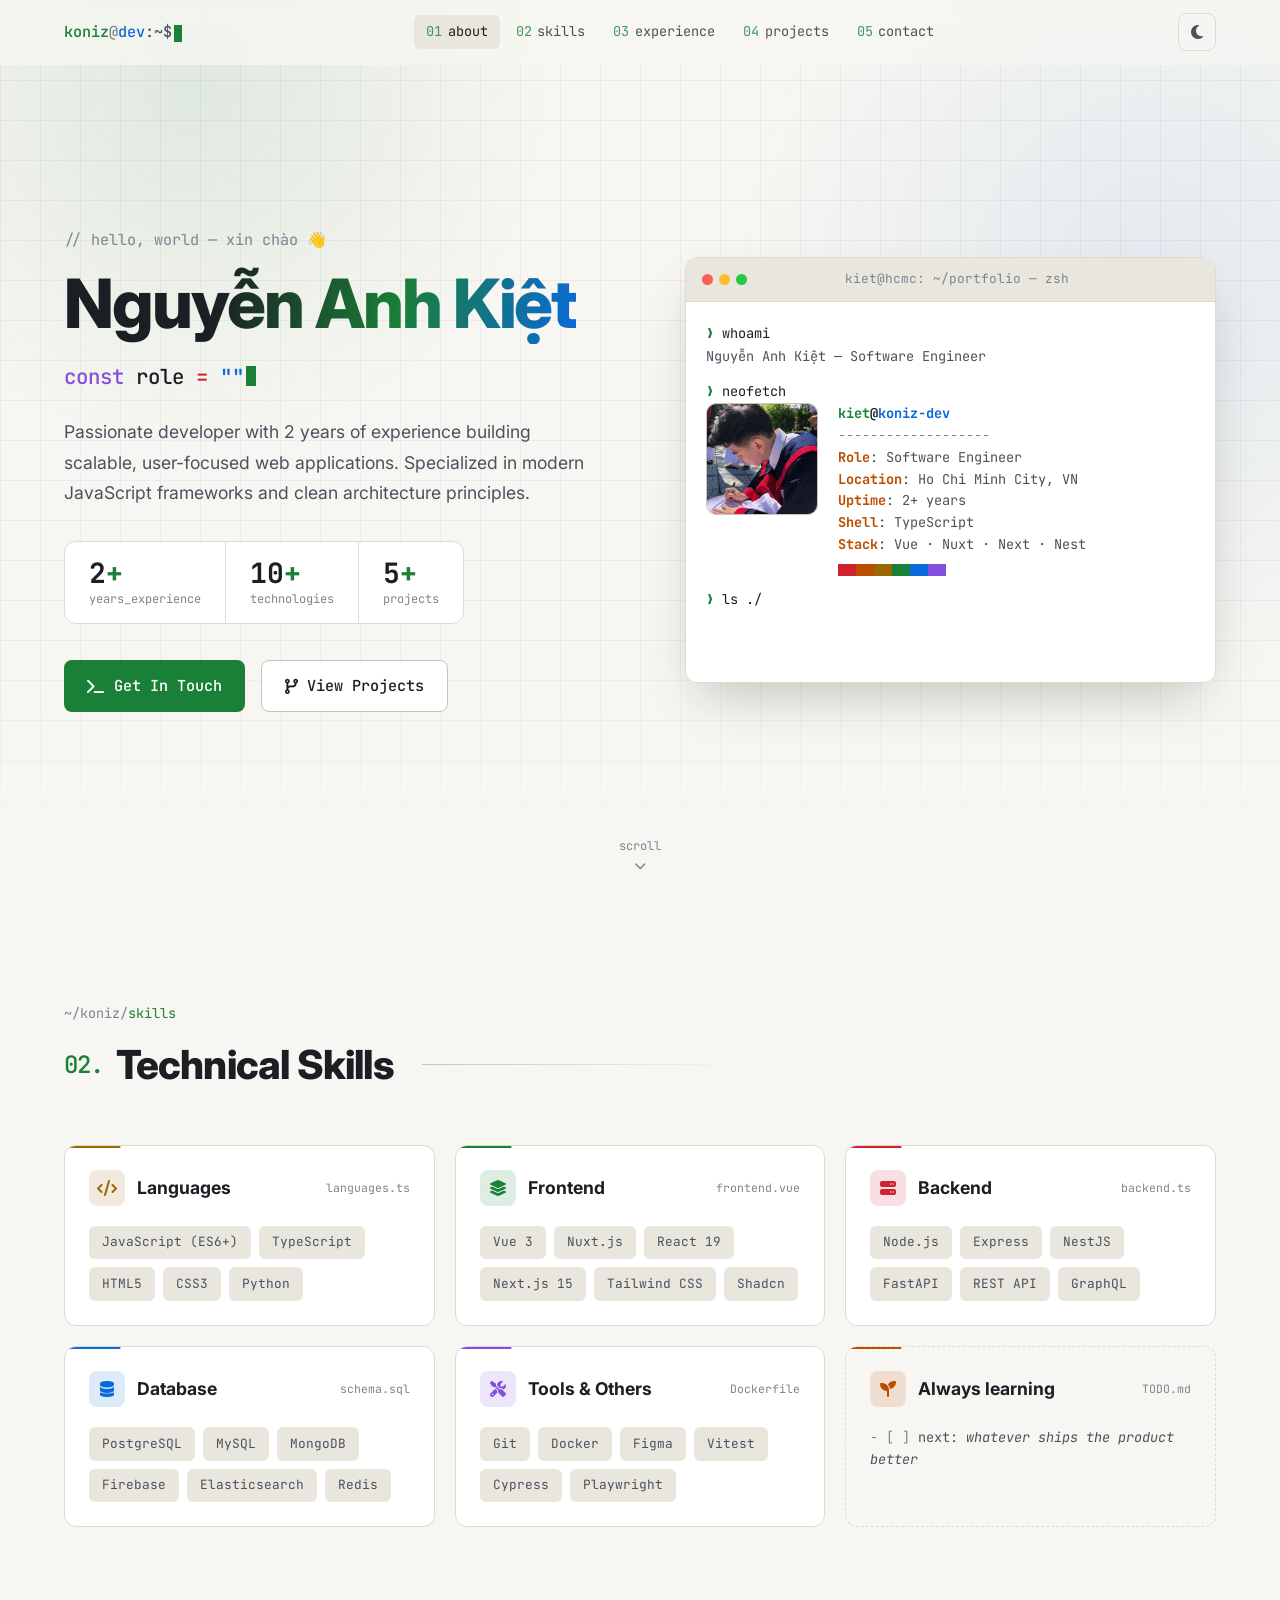
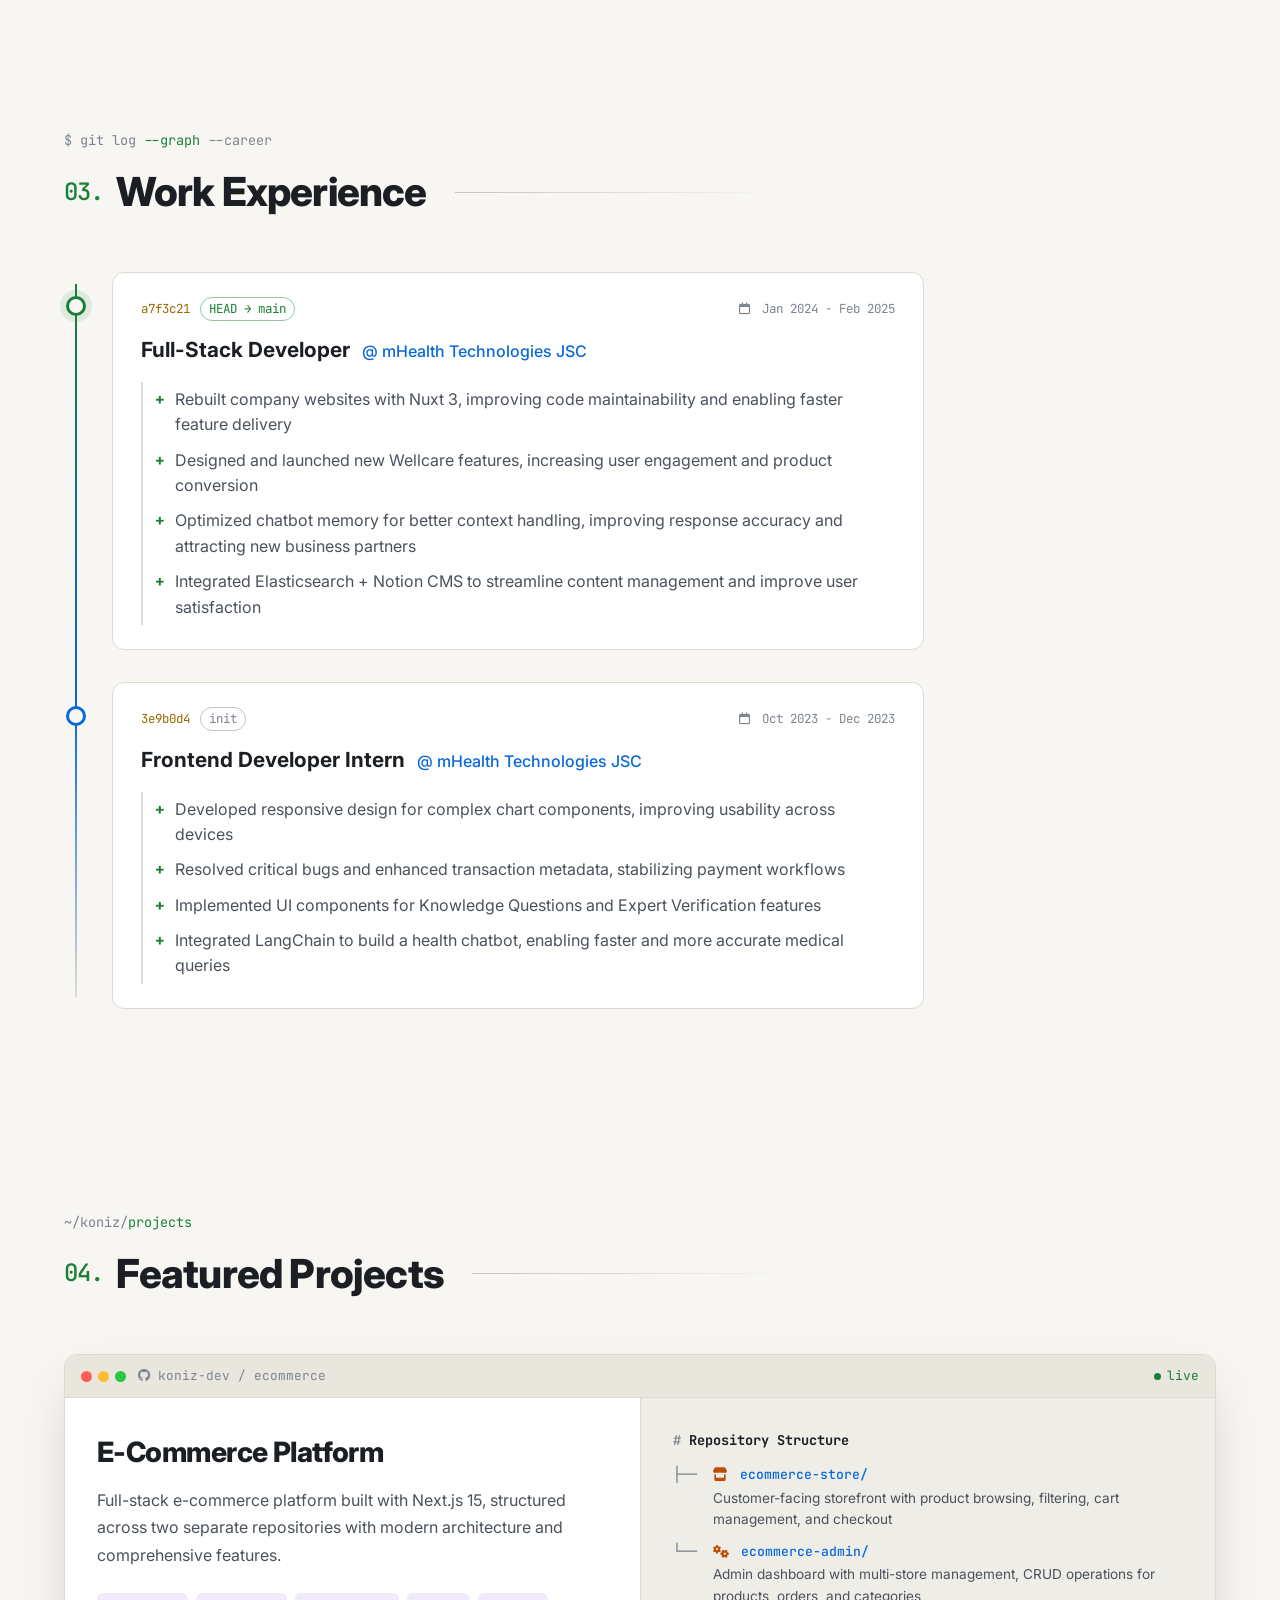
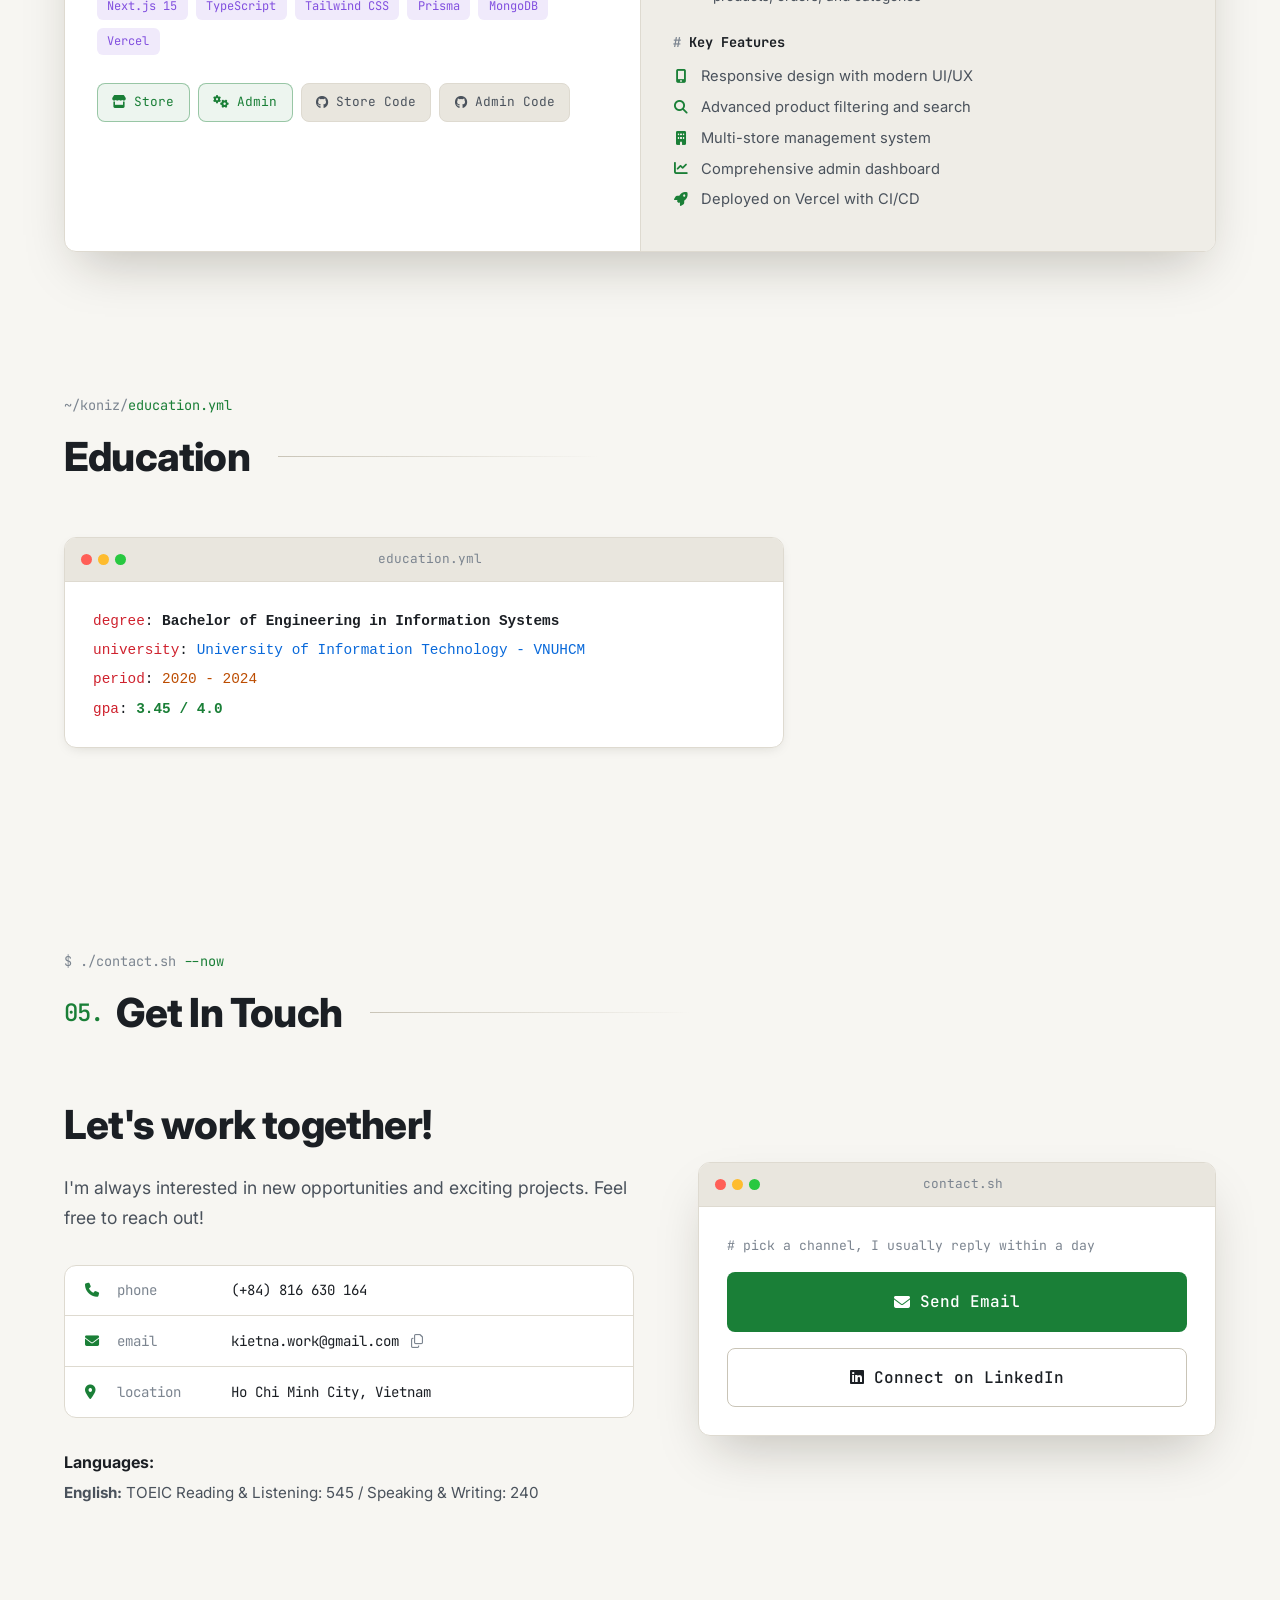
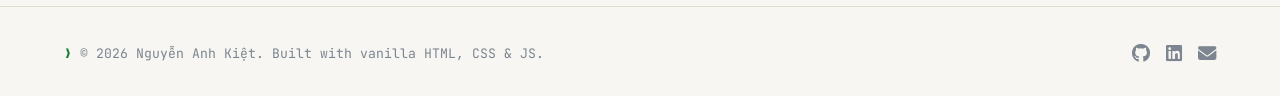
==== index.html @ 6e24666d "Redesign portfolio with terminal/IDE-inspired UI - Animated terminal hero with whoami/neofetch boot " ====
<!DOCTYPE html>
<html lang="en">
<head>
  <meta charset="UTF-8">
  <meta name="viewport" content="width=device-width, initial-scale=1.0">
  <title>Nguyễn Anh Kiệt - Software Engineer</title>
  <meta name="description" content="Nguyễn Anh Kiệt — Software Engineer building scalable, user-focused web applications with Vue, Nuxt, Next.js and Node.js.">
  <script>
    // Apply saved theme before paint to avoid a flash
    (function () {
      var theme = null;
      try { theme = localStorage.getItem('theme'); } catch (e) {}
      if (!theme) theme = window.matchMedia('(prefers-color-scheme: light)').matches ? 'light' : 'dark';
      document.documentElement.setAttribute('data-theme', theme);
      document.documentElement.classList.add('js');
    })();
  </script>
  <link rel="preconnect" href="https://fonts.googleapis.com">
  <link rel="preconnect" href="https://fonts.gstatic.com" crossorigin>
  <link href="https://fonts.googleapis.com/css2?family=Inter:wght@400;500;600;700;800&family=JetBrains+Mono:wght@400;500;700&display=swap" rel="stylesheet">
  <link rel="stylesheet" href="https://cdnjs.cloudflare.com/ajax/libs/font-awesome/6.4.0/css/all.min.css">
  <link rel="stylesheet" href="./style.css">
</head>
<body>
  <div class="scroll-progress" id="scrollProgress"></div>
  <div class="bg-grid" aria-hidden="true"></div>

  <!-- Navigation -->
  <nav class="navbar" id="navbar">
    <div class="nav-container">
      <a href="#about" class="nav-brand" aria-label="Back to top">
        <span class="prompt-user">koniz</span><span class="prompt-at">@</span><span class="prompt-host">dev</span><span class="prompt-path">:~$</span><span class="cursor" aria-hidden="true"></span>
      </a>
      <div class="nav-links" id="navLinks">
        <a href="#about" class="nav-link"><span class="nav-num">01</span>about</a>
        <a href="#skills" class="nav-link"><span class="nav-num">02</span>skills</a>
        <a href="#experience" class="nav-link"><span class="nav-num">03</span>experience</a>
        <a href="#projects" class="nav-link"><span class="nav-num">04</span>projects</a>
        <a href="#contact" class="nav-link"><span class="nav-num">05</span>contact</a>
      </div>
      <div class="nav-actions">
        <button class="icon-btn theme-toggle" id="themeToggle" aria-label="Toggle theme">
          <i class="fas fa-sun"></i>
        </button>
        <button class="icon-btn menu-toggle" id="menuToggle" aria-label="Open menu" aria-expanded="false" aria-controls="navLinks">
          <i class="fas fa-bars"></i>
        </button>
      </div>
    </div>
  </nav>

  <main>
    <!-- Hero Section -->
    <section class="hero" id="about">
      <div class="container hero-content">
        <div class="hero-text reveal">
          <p class="hero-comment">// hello, world — xin chào 👋</p>
          <h1 class="hero-title">
            <span class="hero-name">Nguyễn Anh Kiệt</span>
          </h1>
          <h2 class="hero-subtitle">
            <span class="kw">const</span> role <span class="op">=</span>
            <span class="str">"<span id="typedRole">Software Engineer</span>"</span><span class="cursor cursor-inline" aria-hidden="true"></span>
          </h2>
          <p class="hero-description">
            Passionate developer with 2 years of experience building scalable, user-focused web applications.
            Specialized in modern JavaScript frameworks and clean architecture principles.
          </p>
          <div class="hero-stats">
            <div class="stat">
              <span class="stat-number" data-count="2">2</span><span class="stat-plus">+</span>
              <span class="stat-label">years_experience</span>
            </div>
            <div class="stat">
              <span class="stat-number" data-count="10">10</span><span class="stat-plus">+</span>
              <span class="stat-label">technologies</span>
            </div>
            <div class="stat">
              <span class="stat-number" data-count="5">5</span><span class="stat-plus">+</span>
              <span class="stat-label">projects</span>
            </div>
          </div>
          <div class="hero-actions">
            <a href="#contact" class="btn btn-primary">
              <i class="fas fa-terminal"></i>
              Get In Touch
            </a>
            <a href="#projects" class="btn btn-secondary">
              <i class="fas fa-code-branch"></i>
              View Projects
            </a>
          </div>
        </div>

        <div class="hero-terminal reveal">
          <div class="window terminal">
            <div class="window-bar">
              <span class="dots"><i></i><i></i><i></i></span>
              <span class="window-title">kiet@hcmc: ~/portfolio — zsh</span>
            </div>
            <div class="terminal-body" id="terminalBody">
              <div class="term-line"><span class="t-prompt">❯</span> <span class="t-cmd" data-type="whoami"></span></div>
              <div class="term-out" data-step="1">Nguyễn Anh Kiệt — Software Engineer</div>
              <div class="term-line" data-step="2"><span class="t-prompt">❯</span> <span class="t-cmd" data-type="neofetch"></span></div>
              <div class="term-out neofetch" data-step="3">
                <div class="profile-avatar">
                  <img src="avatar.jpg" alt="Nguyễn Anh Kiệt" class="avatar-image" onerror="this.style.display='none'; this.nextElementSibling.style.display='flex';">
                  <div class="avatar-fallback" style="display: none;">
                    <i class="fas fa-user"></i>
                  </div>
                </div>
                <div class="neo-info">
                  <div class="neo-head"><span class="c-green">kiet</span>@<span class="c-blue">koniz-dev</span></div>
                  <div class="neo-rule">-------------------</div>
                  <div><span class="neo-key">Role</span>: Software Engineer</div>
                  <div><span class="neo-key">Location</span>: Ho Chi Minh City, VN</div>
                  <div><span class="neo-key">Uptime</span>: 2+ years</div>
                  <div><span class="neo-key">Shell</span>: TypeScript</div>
                  <div><span class="neo-key">Stack</span>: Vue · Nuxt · Next · Nest</div>
                  <div class="neo-palette"><i></i><i></i><i></i><i></i><i></i><i></i></div>
                </div>
              </div>
              <div class="term-line" data-step="4"><span class="t-prompt">❯</span> <span class="t-cmd" data-type="ls ./socials"></span></div>
              <div class="term-out social-links" data-step="5">
                <a href="https://github.com/koniz-dev" target="_blank" rel="noopener" class="social-link">
                  <i class="fab fa-github"></i> github
                </a>
                <a href="https://www.linkedin.com/in/kiet-nguyen-583463276" target="_blank" rel="noopener" class="social-link">
                  <i class="fab fa-linkedin"></i> linkedin
                </a>
                <a href="mailto:kietna.work@gmail.com" class="social-link">
                  <i class="fas fa-envelope"></i> email
                </a>
              </div>
              <div class="term-line" data-step="6"><span class="t-prompt">❯</span> <span class="cursor" aria-hidden="true"></span></div>
            </div>
          </div>
        </div>
      </div>
      <a href="#skills" class="scroll-hint" aria-label="Scroll to skills">
        <span>scroll</span>
        <i class="fas fa-chevron-down"></i>
      </a>
    </section>

    <!-- Skills Section -->
    <section class="skills-section" id="skills">
      <div class="container">
        <header class="section-header reveal">
          <span class="section-path">~/koniz/<span class="c-accent">skills</span></span>
          <h2 class="section-title"><span class="section-num">02.</span> Technical Skills</h2>
        </header>
        <div class="skills-grid">
          <div class="skill-category reveal" style="--accent: var(--c-yellow)">
            <h3 class="category-title">
              <i class="fas fa-code"></i>
              Languages
              <span class="file-ext">languages.ts</span>
            </h3>
            <div class="skill-tags">
              <span class="skill-tag">JavaScript (ES6+)</span>
              <span class="skill-tag">TypeScript</span>
              <span class="skill-tag">HTML5</span>
              <span class="skill-tag">CSS3</span>
              <span class="skill-tag">Python</span>
            </div>
          </div>

          <div class="skill-category reveal" style="--accent: var(--c-green)">
            <h3 class="category-title">
              <i class="fas fa-layer-group"></i>
              Frontend
              <span class="file-ext">frontend.vue</span>
            </h3>
            <div class="skill-tags">
              <span class="skill-tag">Vue 3</span>
              <span class="skill-tag">Nuxt.js</span>
              <span class="skill-tag">React 19</span>
              <span class="skill-tag">Next.js 15</span>
              <span class="skill-tag">Tailwind CSS</span>
              <span class="skill-tag">Shadcn</span>
            </div>
          </div>

          <div class="skill-category reveal" style="--accent: var(--c-pink)">
            <h3 class="category-title">
              <i class="fas fa-server"></i>
              Backend
              <span class="file-ext">backend.ts</span>
            </h3>
            <div class="skill-tags">
              <span class="skill-tag">Node.js</span>
              <span class="skill-tag">Express</span>
              <span class="skill-tag">NestJS</span>
              <span class="skill-tag">FastAPI</span>
              <span class="skill-tag">REST API</span>
              <span class="skill-tag">GraphQL</span>
            </div>
          </div>

          <div class="skill-category reveal" style="--accent: var(--c-blue)">
            <h3 class="category-title">
              <i class="fas fa-database"></i>
              Database
              <span class="file-ext">schema.sql</span>
            </h3>
            <div class="skill-tags">
              <span class="skill-tag">PostgreSQL</span>
              <span class="skill-tag">MySQL</span>
              <span class="skill-tag">MongoDB</span>
              <span class="skill-tag">Firebase</span>
              <span class="skill-tag">Elasticsearch</span>
              <span class="skill-tag">Redis</span>
            </div>
          </div>

          <div class="skill-category reveal" style="--accent: var(--c-purple)">
            <h3 class="category-title">
              <i class="fas fa-tools"></i>
              Tools &amp; Others
              <span class="file-ext">Dockerfile</span>
            </h3>
            <div class="skill-tags">
              <span class="skill-tag">Git</span>
              <span class="skill-tag">Docker</span>
              <span class="skill-tag">Figma</span>
              <span class="skill-tag">Vitest</span>
              <span class="skill-tag">Cypress</span>
              <span class="skill-tag">Playwright</span>
            </div>
          </div>

          <div class="skill-category skill-category-cta reveal" style="--accent: var(--c-orange)">
            <h3 class="category-title">
              <i class="fas fa-seedling"></i>
              Always learning
              <span class="file-ext">TODO.md</span>
            </h3>
            <p class="cta-text"><span class="c-muted">- [ ]</span> next: <em>whatever ships the product better</em></p>
          </div>
        </div>
      </div>
    </section>

    <!-- Experience Section -->
    <section class="experience-section" id="experience">
      <div class="container">
        <header class="section-header reveal">
          <span class="section-path">$ git log <span class="c-accent">--graph</span> --career</span>
          <h2 class="section-title"><span class="section-num">03.</span> Work Experience</h2>
        </header>
        <div class="timeline">
          <article class="timeline-item reveal">
            <div class="timeline-marker"></div>
            <div class="timeline-content">
              <div class="commit-meta">
                <span class="commit-hash">a7f3c21</span>
                <span class="commit-ref">HEAD → main</span>
                <span class="duration"><i class="far fa-calendar"></i> Jan 2024 - Feb 2025</span>
              </div>
              <div class="timeline-header">
                <h3 class="job-title">Full-Stack Developer</h3>
                <span class="company">@ mHealth Technologies JSC</span>
              </div>
              <ul class="job-achievements">
                <li>Rebuilt company websites with Nuxt 3, improving code maintainability and enabling faster feature delivery</li>
                <li>Designed and launched new Wellcare features, increasing user engagement and product conversion</li>
                <li>Optimized chatbot memory for better context handling, improving response accuracy and attracting new business partners</li>
                <li>Integrated Elasticsearch + Notion CMS to streamline content management and improve user satisfaction</li>
              </ul>
            </div>
          </article>

          <article class="timeline-item reveal">
            <div class="timeline-marker"></div>
            <div class="timeline-content">
              <div class="commit-meta">
                <span class="commit-hash">3e9b0d4</span>
                <span class="commit-ref commit-ref-muted">init</span>
                <span class="duration"><i class="far fa-calendar"></i> Oct 2023 - Dec 2023</span>
              </div>
              <div class="timeline-header">
                <h3 class="job-title">Frontend Developer Intern</h3>
                <span class="company">@ mHealth Technologies JSC</span>
              </div>
              <ul class="job-achievements">
                <li>Developed responsive design for complex chart components, improving usability across devices</li>
                <li>Resolved critical bugs and enhanced transaction metadata, stabilizing payment workflows</li>
                <li>Implemented UI components for Knowledge Questions and Expert Verification features</li>
                <li>Integrated LangChain to build a health chatbot, enabling faster and more accurate medical queries</li>
              </ul>
            </div>
          </article>
        </div>
      </div>
    </section>

    <!-- Projects Section -->
    <section class="projects-section" id="projects">
      <div class="container">
        <header class="section-header reveal">
          <span class="section-path">~/koniz/<span class="c-accent">projects</span></span>
          <h2 class="section-title"><span class="section-num">04.</span> Featured Projects</h2>
        </header>
        <div class="projects-grid">
          <article class="project-card window reveal">
            <div class="window-bar">
              <span class="dots"><i></i><i></i><i></i></span>
              <span class="window-title"><i class="fab fa-github"></i> koniz-dev / ecommerce</span>
              <span class="badge-live"><i></i> live</span>
            </div>
            <div class="project-body">
              <div class="project-main">
                <h3 class="project-title">E-Commerce Platform</h3>
                <p class="project-description">
                  Full-stack e-commerce platform built with Next.js 15, structured across two separate repositories with modern architecture and comprehensive features.
                </p>
                <div class="project-tech">
                  <span class="tech-tag">Next.js 15</span>
                  <span class="tech-tag">TypeScript</span>
                  <span class="tech-tag">Tailwind CSS</span>
                  <span class="tech-tag">Prisma</span>
                  <span class="tech-tag">MongoDB</span>
                  <span class="tech-tag">Vercel</span>
                </div>
                <div class="project-links">
                  <a href="https://ecommerce-store-tau-indol.vercel.app" target="_blank" rel="noopener" class="project-link project-link-primary" title="Live Demo - Store">
                    <i class="fas fa-store"></i>
                    <span>Store</span>
                  </a>
                  <a href="https://ecommerce-admin-chi-ten.vercel.app" target="_blank" rel="noopener" class="project-link project-link-primary" title="Live Demo - Admin">
                    <i class="fas fa-cogs"></i>
                    <span>Admin</span>
                  </a>
                  <a href="https://github.com/koniz-dev/ecommerce-store" target="_blank" rel="noopener" class="project-link" title="Store Source Code">
                    <i class="fab fa-github"></i>
                    <span>Store Code</span>
                  </a>
                  <a href="https://github.com/koniz-dev/ecommerce-admin" target="_blank" rel="noopener" class="project-link" title="Admin Source Code">
                    <i class="fab fa-github"></i>
                    <span>Admin Code</span>
                  </a>
                </div>
              </div>

              <div class="project-features">
                <h4><span class="c-muted">#</span> Repository Structure</h4>
                <ul class="file-tree">
                  <li><span class="tree-branch">├──</span> <i class="fas fa-store"></i> <strong>ecommerce-store/</strong> <span class="tree-note">Customer-facing storefront with product browsing, filtering, cart management, and checkout</span></li>
                  <li><span class="tree-branch">└──</span> <i class="fas fa-cogs"></i> <strong>ecommerce-admin/</strong> <span class="tree-note">Admin dashboard with multi-store management, CRUD operations for products, orders, and categories</span></li>
                </ul>
                <h4><span class="c-muted">#</span> Key Features</h4>
                <ul class="feature-list">
                  <li><i class="fas fa-mobile-alt"></i> Responsive design with modern UI/UX</li>
                  <li><i class="fas fa-search"></i> Advanced product filtering and search</li>
                  <li><i class="fas fa-building"></i> Multi-store management system</li>
                  <li><i class="fas fa-chart-line"></i> Comprehensive admin dashboard</li>
                  <li><i class="fas fa-rocket"></i> Deployed on Vercel with CI/CD</li>
                </ul>
              </div>
            </div>
          </article>
        </div>
      </div>
    </section>

    <!-- Education Section -->
    <section class="education-section" id="education">
      <div class="container">
        <header class="section-header reveal">
          <span class="section-path">~/koniz/<span class="c-accent">education.yml</span></span>
          <h2 class="section-title">Education</h2>
        </header>
        <div class="education-card window reveal">
          <div class="window-bar">
            <span class="dots"><i></i><i></i><i></i></span>
            <span class="window-title">education.yml</span>
          </div>
          <pre class="yaml"><code><span class="y-key">degree</span>: <span class="degree">Bachelor of Engineering in Information Systems</span>
<span class="y-key">university</span>: <span class="university">University of Information Technology - VNUHCM</span>
<span class="y-key">period</span>: <span class="graduation">2020 - 2024</span>
<span class="y-key">gpa</span>: <span class="gpa">3.45 / 4.0</span></code></pre>
        </div>
      </div>
    </section>

    <!-- Contact Section -->
    <section class="contact-section" id="contact">
      <div class="container">
        <header class="section-header reveal">
          <span class="section-path">$ ./contact.sh <span class="c-accent">--now</span></span>
          <h2 class="section-title"><span class="section-num">05.</span> Get In Touch</h2>
        </header>
        <div class="contact-content">
          <div class="contact-info reveal">
            <h3>Let's work together!</h3>
            <p>I'm always interested in new opportunities and exciting projects. Feel free to reach out!</p>
            <dl class="contact-details">
              <div class="contact-item">
                <dt><i class="fas fa-phone"></i> phone</dt>
                <dd><a href="tel:+84816630164">(+84) 816 630 164</a></dd>
              </div>
              <div class="contact-item">
                <dt><i class="fas fa-envelope"></i> email</dt>
                <dd>
                  <a href="mailto:kietna.work@gmail.com">kietna.work@gmail.com</a>
                  <button class="copy-btn" data-copy="kietna.work@gmail.com" aria-label="Copy email"><i class="far fa-copy"></i></button>
                </dd>
              </div>
              <div class="contact-item">
                <dt><i class="fas fa-map-marker-alt"></i> location</dt>
                <dd>Ho Chi Minh City, Vietnam</dd>
              </div>
            </dl>
            <div class="contact-languages">
              <h4>Languages:</h4>
              <p><strong>English:</strong> TOEIC Reading &amp; Listening: 545 / Speaking &amp; Writing: 240</p>
            </div>
          </div>
          <div class="contact-actions reveal">
            <div class="window contact-terminal">
              <div class="window-bar">
                <span class="dots"><i></i><i></i><i></i></span>
                <span class="window-title">contact.sh</span>
              </div>
              <div class="contact-terminal-body">
                <p class="c-muted"># pick a channel, I usually reply within a day</p>
                <a href="mailto:kietna.work@gmail.com" class="btn btn-primary btn-large">
                  <i class="fas fa-envelope"></i>
                  Send Email
                </a>
                <a href="https://www.linkedin.com/in/kiet-nguyen-583463276" target="_blank" rel="noopener" class="btn btn-secondary btn-large">
                  <i class="fab fa-linkedin"></i>
                  Connect on LinkedIn
                </a>
              </div>
            </div>
          </div>
        </div>
      </div>
    </section>
  </main>

  <!-- Scroll to Top Button -->
  <button class="scroll-to-top" id="scrollToTop" title="Scroll to top" aria-label="Scroll to top">
    <i class="fas fa-arrow-up"></i>
  </button>

  <div class="toast" id="toast" role="status" aria-live="polite"></div>

  <!-- Footer -->
  <footer class="footer">
    <div class="container">
      <div class="footer-content">
        <p><span class="c-green">❯</span> &copy; <span id="year">2024</span> Nguyễn Anh Kiệt. Built with vanilla HTML, CSS &amp; JS.</p>
        <div class="footer-links">
          <a href="https://github.com/koniz-dev" target="_blank" rel="noopener" aria-label="GitHub">
            <i class="fab fa-github"></i>
          </a>
          <a href="https://www.linkedin.com/in/kiet-nguyen-583463276" target="_blank" rel="noopener" aria-label="LinkedIn">
            <i class="fab fa-linkedin"></i>
          </a>
          <a href="mailto:kietna.work@gmail.com" aria-label="Email">
            <i class="fas fa-envelope"></i>
          </a>
        </div>
      </div>
    </div>
  </footer>

  <script>
    const root = document.documentElement;
    const prefersReducedMotion = window.matchMedia('(prefers-reduced-motion: reduce)').matches;

    // Theme toggle functionality
    const themeToggle = document.getElementById('themeToggle');

    function updateThemeIcon(theme) {
      themeToggle.querySelector('i').className = theme === 'dark' ? 'fas fa-sun' : 'fas fa-moon';
    }

    updateThemeIcon(root.getAttribute('data-theme'));

    themeToggle.addEventListener('click', () => {
      const newTheme = root.getAttribute('data-theme') === 'dark' ? 'light' : 'dark';
      root.setAttribute('data-theme', newTheme);
      try { localStorage.setItem('theme', newTheme); } catch (e) {}
      updateThemeIcon(newTheme);
    });

    // Mobile menu
    const menuToggle = document.getElementById('menuToggle');
    const navLinks = document.getElementById('navLinks');

    function setMenu(open) {
      navLinks.classList.toggle('open', open);
      menuToggle.setAttribute('aria-expanded', String(open));
      menuToggle.querySelector('i').className = open ? 'fas fa-xmark' : 'fas fa-bars';
    }

    menuToggle.addEventListener('click', () => setMenu(!navLinks.classList.contains('open')));

    // Smooth scrolling for navigation links
    document.querySelectorAll('a[href^="#"]').forEach(anchor => {
      anchor.addEventListener('click', function (e) {
        const target = document.querySelector(this.getAttribute('href'));
        if (target) {
          e.preventDefault();
          target.scrollIntoView({ behavior: prefersReducedMotion ? 'auto' : 'smooth', block: 'start' });
          setMenu(false);
        }
      });
    });

    // Navbar state, scroll progress and scroll-to-top button
    const navbar = document.getElementById('navbar');
    const scrollToTopBtn = document.getElementById('scrollToTop');
    const scrollProgress = document.getElementById('scrollProgress');

    function onScroll() {
      const scrolled = window.scrollY > 100;
      navbar.classList.toggle('scrolled', scrolled);
      scrollToTopBtn.classList.toggle('visible', scrolled);
      const max = document.documentElement.scrollHeight - window.innerHeight;
      scrollProgress.style.transform = `scaleX(${max > 0 ? window.scrollY / max : 0})`;
    }

    window.addEventListener('scroll', onScroll, { passive: true });
    onScroll();

    scrollToTopBtn.addEventListener('click', () => {
      window.scrollTo({ top: 0, behavior: prefersReducedMotion ? 'auto' : 'smooth' });
    });

    // Highlight the nav link of the section in view
    const linkById = {};
    document.querySelectorAll('.nav-link').forEach(link => {
      linkById[link.getAttribute('href').slice(1)] = link;
    });

    const sectionObserver = new IntersectionObserver((entries) => {
      entries.forEach(entry => {
        if (!entry.isIntersecting) return;
        Object.values(linkById).forEach(link => link.classList.remove('active'));
        const link = linkById[entry.target.id];
        if (link) link.classList.add('active');
      });
    }, { rootMargin: '-45% 0px -50% 0px' });

    document.querySelectorAll('section[id]').forEach(section => sectionObserver.observe(section));

    // Reveal elements on scroll
    const revealObserver = new IntersectionObserver((entries) => {
      entries.forEach(entry => {
        if (entry.isIntersecting) {
          entry.target.classList.add('in-view');
          revealObserver.unobserve(entry.target);
        }
      });
    }, { threshold: 0.1, rootMargin: '0px 0px -50px 0px' });

    document.querySelectorAll('.reveal').forEach((el, i) => {
      el.style.setProperty('--delay', `${(i % 3) * 80}ms`);
      revealObserver.observe(el);
    });

    // Rotating role in the hero
    const roles = ['Software Engineer', 'Full-Stack Developer', 'Vue & Nuxt Developer', 'Next.js Developer'];
    const typedRole = document.getElementById('typedRole');

    if (!prefersReducedMotion) {
      let roleIndex = 0;
      let charIndex = roles[0].length;
      let deleting = true;

      function tickRole() {
        const word = roles[roleIndex];
        if (deleting) {
          charIndex--;
          if (charIndex === 0) {
            deleting = false;
            roleIndex = (roleIndex + 1) % roles.length;
          }
        } else {
          charIndex++;
        }
        typedRole.textContent = roles[roleIndex].slice(0, charIndex);

        let delay = deleting ? 40 : 80;
        if (!deleting && charIndex === roles[roleIndex].length) {
          deleting = true;
          delay = 2200;
        }
        setTimeout(tickRole, delay);
      }

      setTimeout(tickRole, 2600);
    }

    // Terminal boot sequence in the hero
    const terminalBody = document.getElementById('terminalBody');
    const typeTargets = terminalBody.querySelectorAll('[data-type]');
    const steps = terminalBody.querySelectorAll('[data-step]');

    function typeInto(el, text) {
      return new Promise(resolve => {
        let i = 0;
        (function next() {
          el.textContent = text.slice(0, ++i);
          if (i < text.length) setTimeout(next, 55 + Math.random() * 50);
          else setTimeout(resolve, 250);
        })();
      });
    }

    function wait(ms) {
      return new Promise(resolve => setTimeout(resolve, ms));
    }

    async function bootTerminal() {
      if (prefersReducedMotion) {
        typeTargets.forEach(el => { el.textContent = el.dataset.type; });
        return;
      }
      terminalBody.classList.add('booting');
      await wait(500);
      await typeInto(typeTargets[0], typeTargets[0].dataset.type);
      for (const step of steps) {
        step.classList.add('shown');
        const cmdEl = step.querySelector('[data-type]');
        if (cmdEl) {
          await typeInto(cmdEl, cmdEl.dataset.type);
        } else {
          await wait(300);
        }
      }
    }

    bootTerminal();

    // Copy email to clipboard
    const toast = document.getElementById('toast');
    let toastTimer;

    function showToast(message) {
      toast.textContent = message;
      toast.classList.add('visible');
      clearTimeout(toastTimer);
      toastTimer = setTimeout(() => toast.classList.remove('visible'), 1800);
    }

    document.querySelectorAll('[data-copy]').forEach(btn => {
      btn.addEventListener('click', async () => {
        try {
          await navigator.clipboard.writeText(btn.dataset.copy);
          showToast('✓ copied to clipboard');
        } catch (e) {
          showToast('✗ could not copy');
        }
      });
    });

    document.getElementById('year').textContent = new Date().getFullYear();
  </script>
</body>
</html>
---- style.css ----
/* Reset and Base Styles */
* {
  margin: 0;
  padding: 0;
  box-sizing: border-box;
}

:root {
  /* Dark theme (default) — editor-inspired palette */
  --bg-primary: #0b0f14;
  --bg-secondary: #0f141b;
  --bg-elevated: #131a23;
  --bg-tertiary: #1a222d;
  --border-color: #222c38;
  --border-strong: #2f3b4a;
  --text-primary: #e6edf3;
  --text-secondary: #a5b1bf;
  --text-muted: #6b7889;

  --c-green: #7ee787;
  --c-blue: #79c0ff;
  --c-purple: #d2a8ff;
  --c-pink: #ff7b72;
  --c-orange: #ffa657;
  --c-yellow: #f2cc60;

  --primary-color: var(--c-green);
  --primary-ink: #0b0f14;
  --glow: rgba(126, 231, 135, 0.14);
  --glow-2: rgba(121, 192, 255, 0.12);
  --grid-line: rgba(255, 255, 255, 0.035);
  --nav-bg: rgba(11, 15, 20, 0.72);

  --shadow-md: 0 4px 16px -4px rgb(0 0 0 / 0.5);
  --shadow-xl: 0 24px 60px -12px rgb(0 0 0 / 0.65);

  --font-sans: 'Inter', -apple-system, BlinkMacSystemFont, 'Segoe UI', Roboto, sans-serif;
  --font-mono: 'JetBrains Mono', ui-monospace, SFMono-Regular, Menlo, Consolas, monospace;
  --radius: 12px;
  --ease: cubic-bezier(0.22, 1, 0.36, 1);

  color-scheme: dark;
}

:root[data-theme="light"] {
  --bg-primary: #f7f6f2;
  --bg-secondary: #efede7;
  --bg-elevated: #ffffff;
  --bg-tertiary: #e9e6de;
  --border-color: #dedad0;
  --border-strong: #c9c4b7;
  --text-primary: #1b1f24;
  --text-secondary: #4a525c;
  --text-muted: #7c8590;

  --c-green: #1a7f37;
  --c-blue: #0969da;
  --c-purple: #8250df;
  --c-pink: #cf222e;
  --c-orange: #bc4c00;
  --c-yellow: #9a6700;

  --primary-ink: #ffffff;
  --glow: rgba(26, 127, 55, 0.10);
  --glow-2: rgba(9, 105, 218, 0.08);
  --grid-line: rgba(0, 0, 0, 0.045);
  --nav-bg: rgba(247, 246, 242, 0.78);

  --shadow-md: 0 4px 14px -6px rgb(30 25 10 / 0.18);
  --shadow-xl: 0 24px 50px -16px rgb(30 25 10 / 0.25);

  color-scheme: light;
}

html {
  scroll-padding-top: 80px;
}

body {
  font-family: var(--font-sans);
  line-height: 1.6;
  color: var(--text-primary);
  background-color: var(--bg-primary);
  transition: background-color 0.3s ease, color 0.3s ease;
  -webkit-font-smoothing: antialiased;
  overflow-x: hidden;
}

::selection {
  background: var(--primary-color);
  color: var(--primary-ink);
}

a {
  color: inherit;
}

:focus-visible {
  outline: 2px solid var(--primary-color);
  outline-offset: 3px;
  border-radius: 4px;
}

.container {
  max-width: 1200px;
  margin: 0 auto;
  padding: 0 1.5rem;
}

/* Syntax-ish helpers */
.c-green { color: var(--c-green); }
.c-blue { color: var(--c-blue); }
.c-muted { color: var(--text-muted); }
.c-accent { color: var(--primary-color); }
.kw { color: var(--c-purple); }
.op { color: var(--c-pink); }
.str { color: var(--c-blue); }

/* Background: subtle grid + glows */
.bg-grid {
  position: fixed;
  inset: 0;
  z-index: -1;
  pointer-events: none;
  background-image:
    radial-gradient(600px circle at 15% 10%, var(--glow), transparent 60%),
    radial-gradient(700px circle at 90% 30%, var(--glow-2), transparent 60%),
    linear-gradient(var(--grid-line) 1px, transparent 1px),
    linear-gradient(90deg, var(--grid-line) 1px, transparent 1px);
  background-size: auto, auto, 40px 40px, 40px 40px;
  mask-image: linear-gradient(to bottom, #000 0%, #000 70%, transparent 100%);
  -webkit-mask-image: linear-gradient(to bottom, #000 0%, #000 70%, transparent 100%);
}

.scroll-progress {
  position: fixed;
  top: 0;
  left: 0;
  right: 0;
  height: 2px;
  background: linear-gradient(90deg, var(--c-green), var(--c-blue), var(--c-purple));
  transform-origin: 0 50%;
  transform: scaleX(0);
  z-index: 1001;
}

/* Blinking cursor */
.cursor {
  display: inline-block;
  width: 0.55em;
  height: 1.1em;
  margin-left: 2px;
  background: var(--primary-color);
  vertical-align: text-bottom;
  animation: blink 1.1s steps(1) infinite;
}

.cursor-inline {
  width: 0.5em;
  height: 0.95em;
  vertical-align: -0.1em;
}

@keyframes blink {
  50% { opacity: 0; }
}

/* Navigation */
.navbar {
  position: fixed;
  top: 0;
  left: 0;
  right: 0;
  background: var(--nav-bg);
  backdrop-filter: saturate(160%) blur(12px);
  -webkit-backdrop-filter: saturate(160%) blur(12px);
  border-bottom: 1px solid transparent;
  z-index: 1000;
  transition: border-color 0.3s ease, background 0.3s ease;
}

.navbar.scrolled {
  border-bottom-color: var(--border-color);
}

.nav-container {
  max-width: 1200px;
  margin: 0 auto;
  padding: 0 1.5rem;
  display: flex;
  align-items: center;
  justify-content: space-between;
  height: 64px;
  gap: 1rem;
}

.nav-brand {
  font-family: var(--font-mono);
  font-size: 0.95rem;
  font-weight: 500;
  text-decoration: none;
  white-space: nowrap;
}

.prompt-user { color: var(--c-green); }
.prompt-at { color: var(--text-muted); }
.prompt-host { color: var(--c-blue); }
.prompt-path { color: var(--text-secondary); }

.nav-links {
  display: flex;
  gap: 0.25rem;
}

.nav-link {
  font-family: var(--font-mono);
  font-size: 0.85rem;
  text-decoration: none;
  color: var(--text-secondary);
  padding: 0.4rem 0.75rem;
  border-radius: 6px;
  transition: color 0.2s ease, background 0.2s ease;
}

.nav-num {
  color: var(--primary-color);
  margin-right: 0.35rem;
  opacity: 0.8;
}

.nav-link:hover,
.nav-link.active {
  color: var(--text-primary);
  background: var(--bg-tertiary);
}

.nav-actions {
  display: flex;
  align-items: center;
  gap: 0.25rem;
}

.icon-btn {
  width: 38px;
  height: 38px;
  display: inline-flex;
  align-items: center;
  justify-content: center;
  background: none;
  border: 1px solid var(--border-color);
  color: var(--text-secondary);
  font-size: 1rem;
  cursor: pointer;
  border-radius: 8px;
  transition: all 0.2s ease;
}

.icon-btn:hover {
  color: var(--primary-color);
  border-color: var(--primary-color);
}

.menu-toggle {
  display: none;
}

/* Hero Section */
.hero {
  position: relative;
  padding: 120px 0 80px;
  min-height: 100vh;
  display: flex;
  align-items: center;
}

.hero-content {
  display: grid;
  grid-template-columns: 1.05fr 1fr;
  gap: 4rem;
  align-items: center;
  width: 100%;
}

.hero-comment {
  font-family: var(--font-mono);
  color: var(--text-muted);
  font-size: 0.95rem;
  margin-bottom: 1rem;
}

.hero-title {
  font-size: clamp(2.5rem, 6vw, 4.25rem);
  font-weight: 800;
  line-height: 1.05;
  letter-spacing: -0.03em;
  margin-bottom: 1.25rem;
}

.hero-name {
  background: linear-gradient(100deg, var(--text-primary) 30%, var(--c-green) 65%, var(--c-blue) 100%);
  -webkit-background-clip: text;
  background-clip: text;
  -webkit-text-fill-color: transparent;
}

.hero-subtitle {
  font-family: var(--font-mono);
  font-size: clamp(1rem, 2.2vw, 1.3rem);
  font-weight: 500;
  color: var(--text-primary);
  margin-bottom: 1.5rem;
  min-height: 1.6em;
}

.hero-description {
  font-size: 1.1rem;
  color: var(--text-secondary);
  margin-bottom: 2rem;
  line-height: 1.75;
  max-width: 34rem;
}

.hero-stats {
  display: flex;
  gap: 0;
  margin-bottom: 2.25rem;
  border: 1px solid var(--border-color);
  border-radius: var(--radius);
  background: var(--bg-elevated);
  width: fit-content;
  overflow: hidden;
}

.stat {
  padding: 0.85rem 1.5rem;
  border-right: 1px solid var(--border-color);
}

.stat:last-child {
  border-right: none;
}

.stat-number,
.stat-plus {
  font-family: var(--font-mono);
  font-size: 1.75rem;
  font-weight: 700;
  line-height: 1.2;
  color: var(--text-primary);
}

.stat-plus {
  color: var(--primary-color);
}

.stat-label {
  display: block;
  font-family: var(--font-mono);
  font-size: 0.75rem;
  color: var(--text-muted);
}

.hero-actions {
  display: flex;
  gap: 1rem;
  flex-wrap: wrap;
}

.btn {
  display: inline-flex;
  align-items: center;
  justify-content: center;
  gap: 0.6rem;
  padding: 0.8rem 1.4rem;
  border-radius: 8px;
  text-decoration: none;
  font-family: var(--font-mono);
  font-weight: 500;
  font-size: 0.95rem;
  transition: transform 0.2s var(--ease), box-shadow 0.2s ease, background 0.2s ease, color 0.2s ease, border-color 0.2s ease;
  border: 1px solid transparent;
  cursor: pointer;
}

.btn-primary {
  background: var(--primary-color);
  color: var(--primary-ink);
}

.btn-primary:hover {
  transform: translateY(-2px);
  box-shadow: 0 10px 30px -10px var(--primary-color);
}

.btn-secondary {
  background: var(--bg-elevated);
  color: var(--text-primary);
  border-color: var(--border-strong);
}

.btn-secondary:hover {
  border-color: var(--primary-color);
  color: var(--primary-color);
  transform: translateY(-2px);
}

.btn-large {
  padding: 1rem 1.75rem;
  font-size: 1rem;
}

.scroll-hint {
  position: absolute;
  bottom: 1.75rem;
  left: 50%;
  transform: translateX(-50%);
  display: flex;
  flex-direction: column;
  align-items: center;
  gap: 0.25rem;
  font-family: var(--font-mono);
  font-size: 0.75rem;
  color: var(--text-muted);
  text-decoration: none;
  animation: bob 2s ease-in-out infinite;
}

@keyframes bob {
  50% { transform: translate(-50%, 6px); }
}

/* Window chrome (terminal / editor / repo cards) */
.window {
  background: var(--bg-elevated);
  border: 1px solid var(--border-color);
  border-radius: var(--radius);
  box-shadow: var(--shadow-xl);
  overflow: hidden;
}

.window-bar {
  display: flex;
  align-items: center;
  gap: 0.75rem;
  padding: 0.7rem 1rem;
  background: var(--bg-tertiary);
  border-bottom: 1px solid var(--border-color);
  font-family: var(--font-mono);
  font-size: 0.8rem;
  color: var(--text-muted);
}

.dots {
  display: inline-flex;
  gap: 6px;
  flex-shrink: 0;
}

.dots i {
  width: 11px;
  height: 11px;
  border-radius: 50%;
  background: #ff5f57;
}

.dots i:nth-child(2) { background: #febc2e; }
.dots i:nth-child(3) { background: #28c840; }

.window-title {
  flex: 1;
  text-align: center;
  white-space: nowrap;
  overflow: hidden;
  text-overflow: ellipsis;
  padding-right: 45px;
}

/* Hero terminal */
.terminal {
  position: relative;
}

.terminal::before {
  content: '';
  position: absolute;
  inset: -40px;
  z-index: -1;
  background: radial-gradient(closest-side, var(--glow), transparent);
}

.terminal-body {
  padding: 1.25rem 1.25rem 1.5rem;
  font-family: var(--font-mono);
  font-size: 0.85rem;
  line-height: 1.7;
  color: var(--text-primary);
  min-height: 380px;
}

.terminal-body.booting [data-step]:not(.shown) {
  display: none;
}

.terminal-body [data-step].shown {
  animation: termIn 0.25s ease both;
}

@keyframes termIn {
  from { opacity: 0; transform: translateY(4px); }
}

.t-prompt {
  color: var(--c-green);
}

.term-out {
  color: var(--text-secondary);
  margin-bottom: 0.75rem;
}

.neofetch {
  display: flex;
  gap: 1.25rem;
  align-items: flex-start;
}

.profile-avatar {
  width: 112px;
  height: 112px;
  flex-shrink: 0;
  border-radius: 10px;
  overflow: hidden;
  border: 1px solid var(--border-strong);
  position: relative;
}

.avatar-image {
  width: 100%;
  height: 100%;
  object-fit: cover;
  filter: saturate(0.9);
  transition: transform 0.4s var(--ease), filter 0.4s ease;
}

.profile-avatar:hover .avatar-image {
  transform: scale(1.06);
  filter: saturate(1.1);
}

.avatar-fallback {
  width: 100%;
  height: 100%;
  background: var(--bg-tertiary);
  display: flex;
  align-items: center;
  justify-content: center;
  font-size: 2.5rem;
  color: var(--primary-color);
}

.neo-info {
  min-width: 0;
  line-height: 1.6;
}

.neo-head {
  color: var(--text-primary);
  font-weight: 700;
}

.neo-rule {
  color: var(--text-muted);
}

.neo-key {
  color: var(--c-orange);
  font-weight: 700;
}

.neo-palette {
  display: flex;
  margin-top: 0.5rem;
}

.neo-palette i {
  width: 18px;
  height: 12px;
  background: var(--c-pink);
}

.neo-palette i:nth-child(2) { background: var(--c-orange); }
.neo-palette i:nth-child(3) { background: var(--c-yellow); }
.neo-palette i:nth-child(4) { background: var(--c-green); }
.neo-palette i:nth-child(5) { background: var(--c-blue); }
.neo-palette i:nth-child(6) { background: var(--c-purple); }

.social-links {
  display: flex;
  flex-wrap: wrap;
  gap: 0.5rem 1.25rem;
}

.social-link {
  color: var(--c-blue);
  text-decoration: none;
  display: inline-flex;
  align-items: center;
  gap: 0.4rem;
  transition: color 0.2s ease;
}

.social-link:hover {
  color: var(--primary-color);
  text-decoration: underline;
  text-underline-offset: 3px;
}

/* Section Styles */
section {
  padding: 100px 0;
}

.section-header {
  margin-bottom: 3rem;
}

.section-path {
  display: inline-block;
  font-family: var(--font-mono);
  font-size: 0.85rem;
  color: var(--text-muted);
  margin-bottom: 0.5rem;
}

.section-title {
  display: flex;
  align-items: center;
  gap: 0.75rem;
  font-size: clamp(1.75rem, 4vw, 2.5rem);
  font-weight: 800;
  letter-spacing: -0.02em;
  color: var(--text-primary);
}

.section-title::after {
  content: '';
  flex: 1;
  height: 1px;
  max-width: 320px;
  margin-left: 1rem;
  background: linear-gradient(90deg, var(--border-strong), transparent);
}

.section-num {
  font-family: var(--font-mono);
  font-size: 0.6em;
  font-weight: 500;
  color: var(--primary-color);
}

/* Skills Section */
.skills-grid {
  display: grid;
  grid-template-columns: repeat(auto-fill, minmax(320px, 1fr));
  gap: 1.25rem;
}

.skill-category {
  --accent: var(--primary-color);
  position: relative;
  background: var(--bg-elevated);
  padding: 1.5rem;
  border-radius: var(--radius);
  border: 1px solid var(--border-color);
  overflow: hidden;
  transition: border-color 0.3s ease, transform 0.3s var(--ease);
}

.skill-category::before {
  content: '';
  position: absolute;
  top: 0;
  left: 0;
  right: 0;
  height: 2px;
  background: var(--accent);
  transform: scaleX(0.15);
  transform-origin: left;
  transition: transform 0.5s var(--ease);
}

.skill-category:hover {
  border-color: color-mix(in srgb, var(--accent) 45%, var(--border-color));
  transform: translateY(-3px);
}

.skill-category:hover::before {
  transform: scaleX(1);
}

.category-title {
  display: flex;
  align-items: center;
  gap: 0.75rem;
  font-size: 1.1rem;
  font-weight: 700;
  margin-bottom: 1.25rem;
  color: var(--text-primary);
}

.category-title i {
  width: 36px;
  height: 36px;
  display: inline-flex;
  align-items: center;
  justify-content: center;
  border-radius: 8px;
  color: var(--accent);
  background: color-mix(in srgb, var(--accent) 14%, transparent);
  font-size: 1rem;
}

.file-ext {
  margin-left: auto;
  font-family: var(--font-mono);
  font-size: 0.72rem;
  font-weight: 400;
  color: var(--text-muted);
}

.skill-tags {
  display: flex;
  flex-wrap: wrap;
  gap: 0.5rem;
}

.skill-tag {
  font-family: var(--font-mono);
  background: var(--bg-tertiary);
  color: var(--text-secondary);
  padding: 0.35rem 0.75rem;
  border-radius: 6px;
  border: 1px solid transparent;
  font-size: 0.8rem;
  transition: all 0.2s ease;
  cursor: default;
}

.skill-tag:hover {
  color: var(--accent);
  border-color: color-mix(in srgb, var(--accent) 50%, transparent);
  background: color-mix(in srgb, var(--accent) 10%, var(--bg-tertiary));
}

.skill-category-cta {
  border-style: dashed;
  background: transparent;
}

.cta-text {
  font-family: var(--font-mono);
  font-size: 0.85rem;
  color: var(--text-secondary);
}

/* Experience Section — git log style */
.timeline {
  position: relative;
  max-width: 860px;
}

.timeline::before {
  content: '';
  position: absolute;
  left: 11px;
  top: 12px;
  bottom: 12px;
  width: 2px;
  background: linear-gradient(to bottom, var(--c-green), var(--c-blue) 60%, var(--border-color));
}

.timeline-item {
  position: relative;
  padding-left: 3rem;
  margin-bottom: 2rem;
}

.timeline-item:last-child {
  margin-bottom: 0;
}

.timeline-marker {
  position: absolute;
  left: 2px;
  top: 1.5rem;
  width: 20px;
  height: 20px;
  border-radius: 50%;
  background: var(--bg-primary);
  border: 3px solid var(--c-blue);
}

.timeline-item:first-child .timeline-marker {
  border-color: var(--c-green);
  box-shadow: 0 0 0 6px var(--glow);
}

.timeline-content {
  background: var(--bg-elevated);
  padding: 1.5rem 1.75rem;
  border-radius: var(--radius);
  border: 1px solid var(--border-color);
  transition: border-color 0.3s ease;
}

.timeline-content:hover {
  border-color: var(--border-strong);
}

.commit-meta {
  display: flex;
  flex-wrap: wrap;
  align-items: center;
  gap: 0.6rem;
  margin-bottom: 0.75rem;
  font-family: var(--font-mono);
  font-size: 0.78rem;
}

.commit-hash {
  color: var(--c-yellow);
}

.commit-ref {
  color: var(--c-green);
  border: 1px solid color-mix(in srgb, var(--c-green) 45%, transparent);
  padding: 0.05rem 0.5rem;
  border-radius: 999px;
}

.commit-ref-muted {
  color: var(--text-muted);
  border-color: var(--border-strong);
}

.duration {
  margin-left: auto;
  color: var(--text-muted);
}

.duration i {
  margin-right: 0.3rem;
}

.timeline-header {
  display: flex;
  flex-wrap: wrap;
  align-items: baseline;
  gap: 0.25rem 0.75rem;
  margin-bottom: 1rem;
}

.job-title {
  font-size: 1.3rem;
  font-weight: 700;
  color: var(--text-primary);
}

.company {
  color: var(--c-blue);
  font-weight: 500;
}

.job-achievements {
  list-style: none;
  border-left: 2px solid var(--border-color);
  padding-left: 0;
}

.job-achievements li {
  position: relative;
  padding: 0.3rem 0.75rem 0.3rem 2rem;
  color: var(--text-secondary);
  line-height: 1.6;
  transition: background 0.2s ease;
}

.job-achievements li::before {
  content: '+';
  position: absolute;
  left: 0.75rem;
  top: 0.3rem;
  font-family: var(--font-mono);
  font-weight: 700;
  color: var(--c-green);
}

.job-achievements li:hover {
  background: color-mix(in srgb, var(--c-green) 8%, transparent);
}

/* Projects Section */
.projects-grid {
  display: grid;
  grid-template-columns: 1fr;
  gap: 2rem;
}

.project-card {
  transition: transform 0.3s var(--ease), border-color 0.3s ease;
}

.project-card:hover {
  transform: translateY(-4px);
  border-color: var(--border-strong);
}

.project-card .window-title {
  text-align: left;
  padding-right: 0;
}

.badge-live {
  display: inline-flex;
  align-items: center;
  gap: 0.4rem;
  color: var(--c-green);
}

.badge-live i {
  width: 7px;
  height: 7px;
  border-radius: 50%;
  background: var(--c-green);
  animation: pulse 2s ease-in-out infinite;
}

@keyframes pulse {
  0%, 100% { box-shadow: 0 0 0 0 color-mix(in srgb, var(--c-green) 60%, transparent); }
  50% { box-shadow: 0 0 0 5px transparent; }
}

.project-body {
  display: grid;
  grid-template-columns: 1fr 1fr;
}

.project-main,
.project-features {
  padding: 2rem;
}

.project-features {
  background: var(--bg-secondary);
  border-left: 1px solid var(--border-color);
}

.project-title {
  font-size: 1.75rem;
  font-weight: 800;
  letter-spacing: -0.02em;
  color: var(--text-primary);
  margin-bottom: 0.75rem;
}

.project-description {
  color: var(--text-secondary);
  margin-bottom: 1.5rem;
  line-height: 1.7;
}

.project-tech {
  display: flex;
  flex-wrap: wrap;
  gap: 0.5rem;
  margin-bottom: 1.75rem;
}

.tech-tag {
  font-family: var(--font-mono);
  font-size: 0.75rem;
  color: var(--c-purple);
  background: color-mix(in srgb, var(--c-purple) 12%, transparent);
  padding: 0.25rem 0.65rem;
  border-radius: 6px;
}

.project-links {
  display: flex;
  gap: 0.5rem;
  flex-wrap: wrap;
}

.project-link {
  display: inline-flex;
  align-items: center;
  gap: 0.5rem;
  padding: 0.5rem 0.9rem;
  background: var(--bg-tertiary);
  border: 1px solid var(--border-color);
  border-radius: 8px;
  color: var(--text-secondary);
  text-decoration: none;
  font-family: var(--font-mono);
  font-size: 0.8rem;
  transition: all 0.2s ease;
}

.project-link:hover {
  color: var(--text-primary);
  border-color: var(--border-strong);
  transform: translateY(-2px);
}

.project-link-primary {
  color: var(--primary-color);
  border-color: color-mix(in srgb, var(--primary-color) 40%, transparent);
  background: color-mix(in srgb, var(--primary-color) 8%, transparent);
}

.project-link-primary:hover {
  background: var(--primary-color);
  color: var(--primary-ink);
  border-color: var(--primary-color);
}

.project-features h4 {
  font-family: var(--font-mono);
  font-size: 0.85rem;
  font-weight: 700;
  color: var(--text-primary);
  margin-bottom: 0.75rem;
}

.project-features ul + h4 {
  margin-top: 1.5rem;
}

.project-features ul {
  list-style: none;
}

.file-tree li {
  font-family: var(--font-mono);
  font-size: 0.82rem;
  color: var(--text-primary);
  margin-bottom: 0.6rem;
  padding-left: 2.5rem;
  position: relative;
}

.tree-branch {
  position: absolute;
  left: 0;
  color: var(--text-muted);
}

.file-tree i {
  color: var(--c-orange);
  margin-right: 0.25rem;
}

.file-tree strong {
  color: var(--c-blue);
  font-weight: 500;
}

.tree-note {
  display: block;
  font-family: var(--font-sans);
  font-size: 0.85rem;
  color: var(--text-secondary);
  margin-top: 0.15rem;
}

.feature-list li {
  display: flex;
  align-items: flex-start;
  gap: 0.75rem;
  color: var(--text-secondary);
  font-size: 0.92rem;
  margin-bottom: 0.45rem;
}

.feature-list i {
  color: var(--primary-color);
  margin-top: 0.3rem;
  flex-shrink: 0;
  width: 16px;
  text-align: center;
  font-size: 0.85rem;
}

/* Education Section */
.education-section {
  padding-top: 40px;
}

.education-card {
  max-width: 720px;
  box-shadow: var(--shadow-md);
}

.yaml {
  margin: 0;
  padding: 1.5rem 1.75rem;
  font-family: var(--font-mono);
  font-size: 0.9rem;
  line-height: 1.9;
  color: var(--text-primary);
  white-space: pre-wrap;
  word-break: break-word;
}

.y-key {
  color: var(--c-pink);
}

.degree {
  font-weight: 700;
}

.university {
  color: var(--c-blue);
}

.graduation {
  color: var(--c-orange);
}

.gpa {
  color: var(--c-green);
  font-weight: 700;
}

/* Contact Section */
.contact-content {
  display: grid;
  grid-template-columns: 1.1fr 1fr;
  gap: 4rem;
  align-items: center;
}

.contact-info h3 {
  font-size: clamp(1.75rem, 3.5vw, 2.5rem);
  font-weight: 800;
  letter-spacing: -0.02em;
  margin-bottom: 1rem;
  color: var(--text-primary);
}

.contact-info p {
  color: var(--text-secondary);
  margin-bottom: 2rem;
  font-size: 1.1rem;
  line-height: 1.7;
}

.contact-details {
  margin-bottom: 2rem;
  border: 1px solid var(--border-color);
  border-radius: var(--radius);
  background: var(--bg-elevated);
  overflow: hidden;
}

.contact-item {
  display: grid;
  grid-template-columns: 130px 1fr;
  align-items: center;
  gap: 1rem;
  padding: 0.85rem 1.25rem;
  border-bottom: 1px solid var(--border-color);
  font-family: var(--font-mono);
  font-size: 0.88rem;
}

.contact-item:last-child {
  border-bottom: none;
}

.contact-item dt {
  color: var(--text-muted);
}

.contact-item dt i {
  width: 18px;
  color: var(--primary-color);
  margin-right: 0.4rem;
}

.contact-item dd {
  display: flex;
  align-items: center;
  gap: 0.5rem;
  color: var(--text-primary);
  min-width: 0;
  overflow-wrap: anywhere;
}

.contact-item dd a {
  text-decoration: none;
  transition: color 0.2s ease;
}

.contact-item dd a:hover {
  color: var(--primary-color);
}

.copy-btn {
  background: none;
  border: none;
  color: var(--text-muted);
  cursor: pointer;
  padding: 0.25rem;
  font-size: 0.85rem;
  transition: color 0.2s ease;
}

.copy-btn:hover {
  color: var(--primary-color);
}

.contact-languages h4 {
  color: var(--text-primary);
  margin-bottom: 0.25rem;
  font-weight: 700;
}

.contact-languages p {
  color: var(--text-secondary);
  margin-bottom: 0;
  font-size: 0.95rem;
}

.contact-terminal-body {
  display: flex;
  flex-direction: column;
  gap: 1rem;
  padding: 1.75rem;
}

.contact-terminal-body p {
  font-family: var(--font-mono);
  font-size: 0.82rem;
}

/* Scroll to Top Button */
.scroll-to-top {
  position: fixed;
  bottom: 2rem;
  right: 2rem;
  width: 46px;
  height: 46px;
  background: var(--bg-elevated);
  color: var(--primary-color);
  border: 1px solid var(--border-strong);
  border-radius: 10px;
  cursor: pointer;
  display: flex;
  align-items: center;
  justify-content: center;
  font-size: 1.1rem;
  box-shadow: var(--shadow-md);
  transition: all 0.3s var(--ease);
  opacity: 0;
  visibility: hidden;
  transform: translateY(20px);
  z-index: 1000;
}

.scroll-to-top.visible {
  opacity: 1;
  visibility: visible;
  transform: translateY(0);
}

.scroll-to-top:hover {
  border-color: var(--primary-color);
  transform: translateY(-3px);
}

/* Toast */
.toast {
  position: fixed;
  left: 50%;
  bottom: 2rem;
  transform: translate(-50%, 20px);
  padding: 0.6rem 1rem;
  font-family: var(--font-mono);
  font-size: 0.85rem;
  color: var(--text-primary);
  background: var(--bg-elevated);
  border: 1px solid var(--border-strong);
  border-radius: 8px;
  box-shadow: var(--shadow-md);
  opacity: 0;
  pointer-events: none;
  transition: all 0.3s var(--ease);
  z-index: 1002;
}

.toast.visible {
  opacity: 1;
  transform: translate(-50%, 0);
}

/* Footer */
.footer {
  border-top: 1px solid var(--border-color);
  padding: 2rem 0;
}

.footer-content {
  display: flex;
  justify-content: space-between;
  align-items: center;
  gap: 1rem;
  font-family: var(--font-mono);
  font-size: 0.82rem;
  color: var(--text-muted);
}

.footer-links {
  display: flex;
  gap: 1rem;
}

.footer-links a {
  color: var(--text-muted);
  text-decoration: none;
  font-size: 1.15rem;
  transition: color 0.2s ease;
}

.footer-links a:hover {
  color: var(--primary-color);
}

/* Reveal animation (only when JS is available) */
.js .reveal {
  opacity: 0;
  transform: translateY(24px);
  transition: opacity 0.7s var(--ease), transform 0.7s var(--ease);
  transition-delay: var(--delay, 0ms);
}

.js .reveal.in-view {
  opacity: 1;
  transform: none;
}

@media (prefers-reduced-motion: reduce) {
  *,
  *::before,
  *::after {
    animation: none !important;
    transition: none !important;
  }

  .js .reveal {
    opacity: 1;
    transform: none;
  }
}

/* Responsive Design */
@media (max-width: 1024px) {
  .hero-content {
    grid-template-columns: 1fr;
    gap: 3rem;
  }

  .hero-terminal {
    max-width: 620px;
  }

  .project-body {
    grid-template-columns: 1fr;
  }

  .project-features {
    border-left: none;
    border-top: 1px solid var(--border-color);
  }

  .contact-content {
    grid-template-columns: 1fr;
    gap: 2.5rem;
  }
}

@media (max-width: 860px) {
  .menu-toggle {
    display: inline-flex;
  }

  .nav-links {
    position: absolute;
    top: 64px;
    left: 0;
    right: 0;
    flex-direction: column;
    gap: 0;
    padding: 0.5rem 1rem 1rem;
    background: var(--bg-primary);
    border-bottom: 1px solid var(--border-color);
    transform: translateY(-8px);
    opacity: 0;
    visibility: hidden;
    transition: all 0.25s var(--ease);
  }

  .nav-links.open {
    transform: none;
    opacity: 1;
    visibility: visible;
  }

  .nav-link {
    padding: 0.8rem 0.75rem;
    font-size: 0.95rem;
  }
}

@media (max-width: 768px) {
  section {
    padding: 72px 0;
  }

  .container,
  .nav-container {
    padding: 0 1rem;
  }

  .hero {
    padding: 100px 0 80px;
  }

  .skills-grid {
    grid-template-columns: 1fr;
  }

  .section-title::after {
    display: none;
  }

  .duration {
    margin-left: 0;
    width: 100%;
  }

  .timeline-item {
    padding-left: 2.25rem;
  }

  .timeline-content {
    padding: 1.25rem;
  }

  .project-main,
  .project-features {
    padding: 1.5rem;
  }

  .contact-item {
    grid-template-columns: 1fr;
    gap: 0.15rem;
  }

  .footer-content {
    flex-direction: column;
    text-align: center;
  }

  .scroll-to-top {
    bottom: 1rem;
    right: 1rem;
  }

  .scroll-hint {
    display: none;
  }
}

@media (max-width: 480px) {
  .hero-stats {
    width: 100%;
  }

  .stat {
    flex: 1;
    padding: 0.75rem 0.85rem;
  }

  .stat-number,
  .stat-plus {
    font-size: 1.4rem;
  }

  .stat-label {
    font-size: 0.68rem;
  }

  .btn {
    width: 100%;
  }

  .terminal-body {
    font-size: 0.78rem;
    padding: 1rem;
    min-height: 0;
  }

  .neofetch {
    flex-direction: column;
    gap: 0.75rem;
  }

  .profile-avatar {
    width: 88px;
    height: 88px;
  }

  .window-title {
    padding-right: 0;
  }

  .nav-brand .prompt-path {
    display: none;
  }
}

/* Print Styles */
@media print {
  .navbar,
  .bg-grid,
  .scroll-progress,
  .scroll-hint,
  .hero-actions,
  .contact-actions,
  .scroll-to-top,
  .footer {
    display: none;
  }

  .reveal {
    opacity: 1 !important;
    transform: none !important;
  }

  .hero {
    padding: 0;
    min-height: auto;
  }

  section {
    padding: 1rem 0;
    page-break-inside: avoid;
  }

  .window,
  .skill-category,
  .timeline-content {
    box-shadow: none;
    page-break-inside: avoid;
  }
}
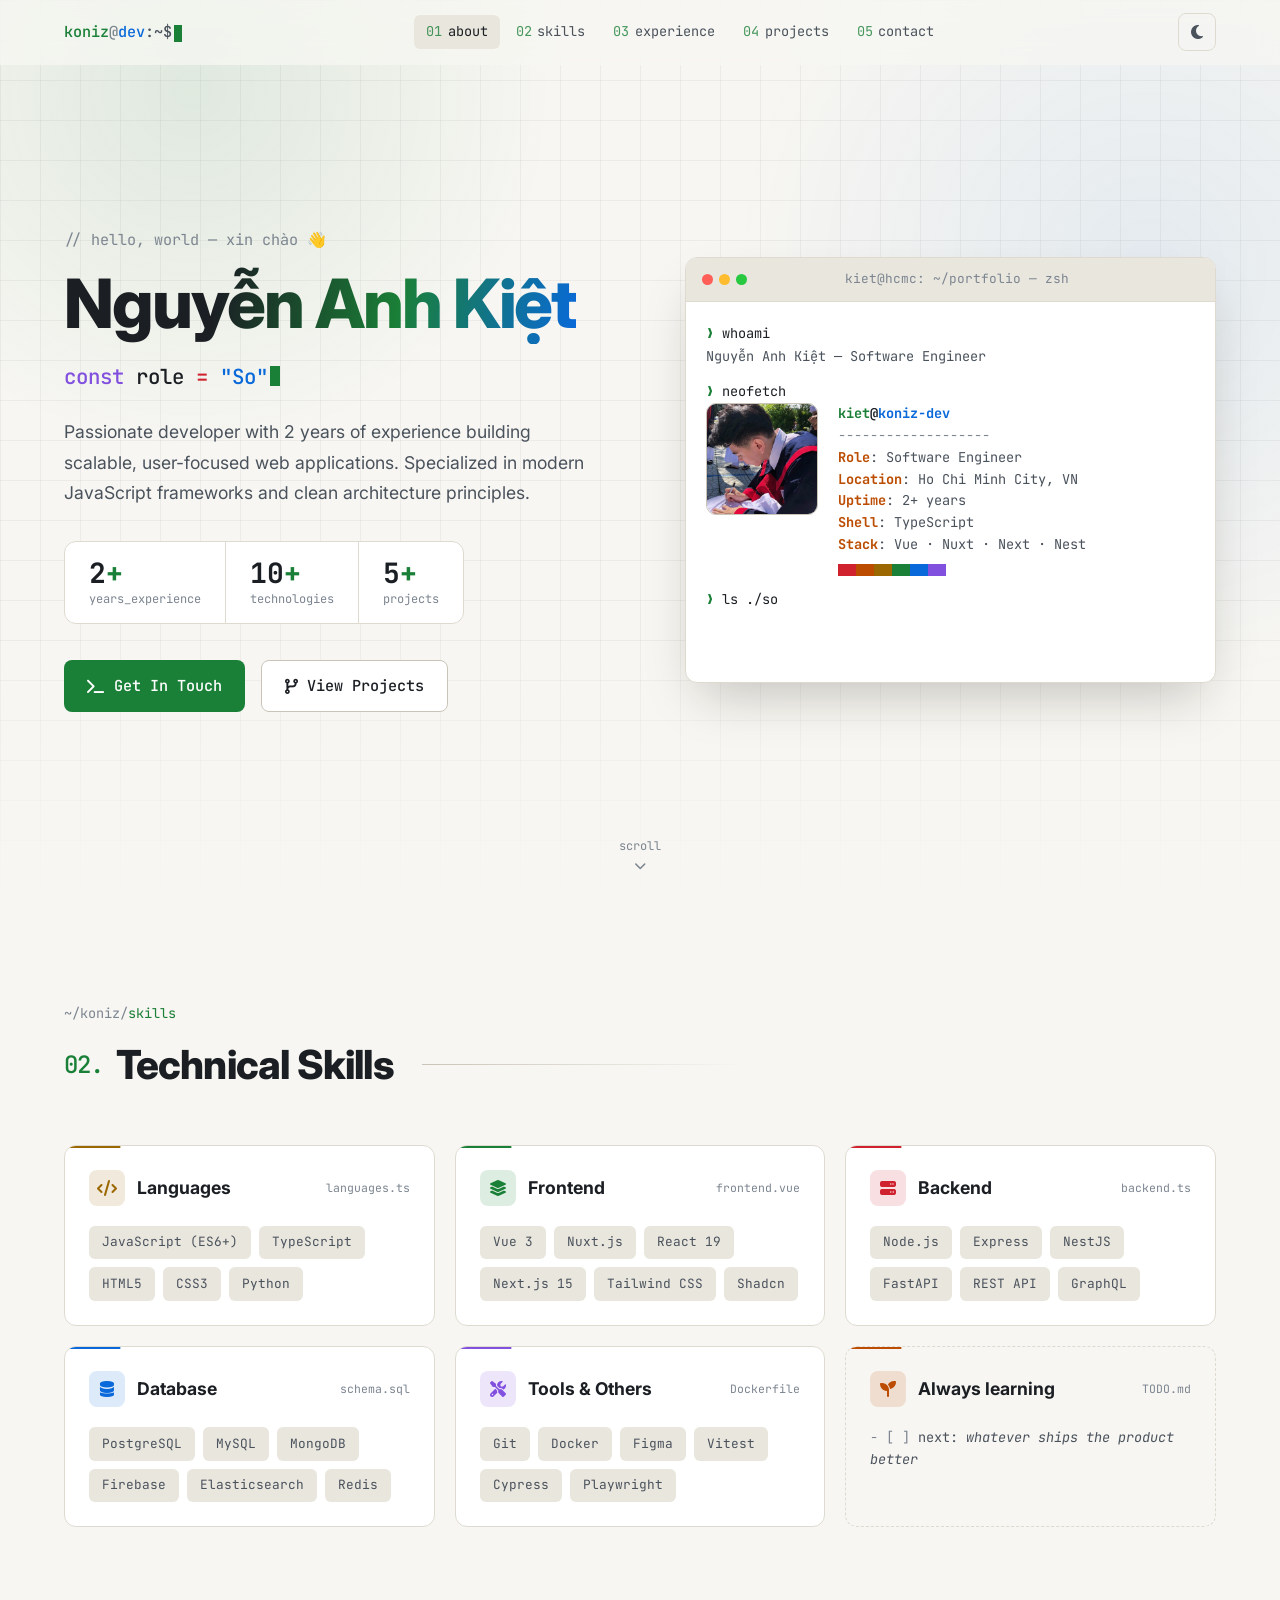
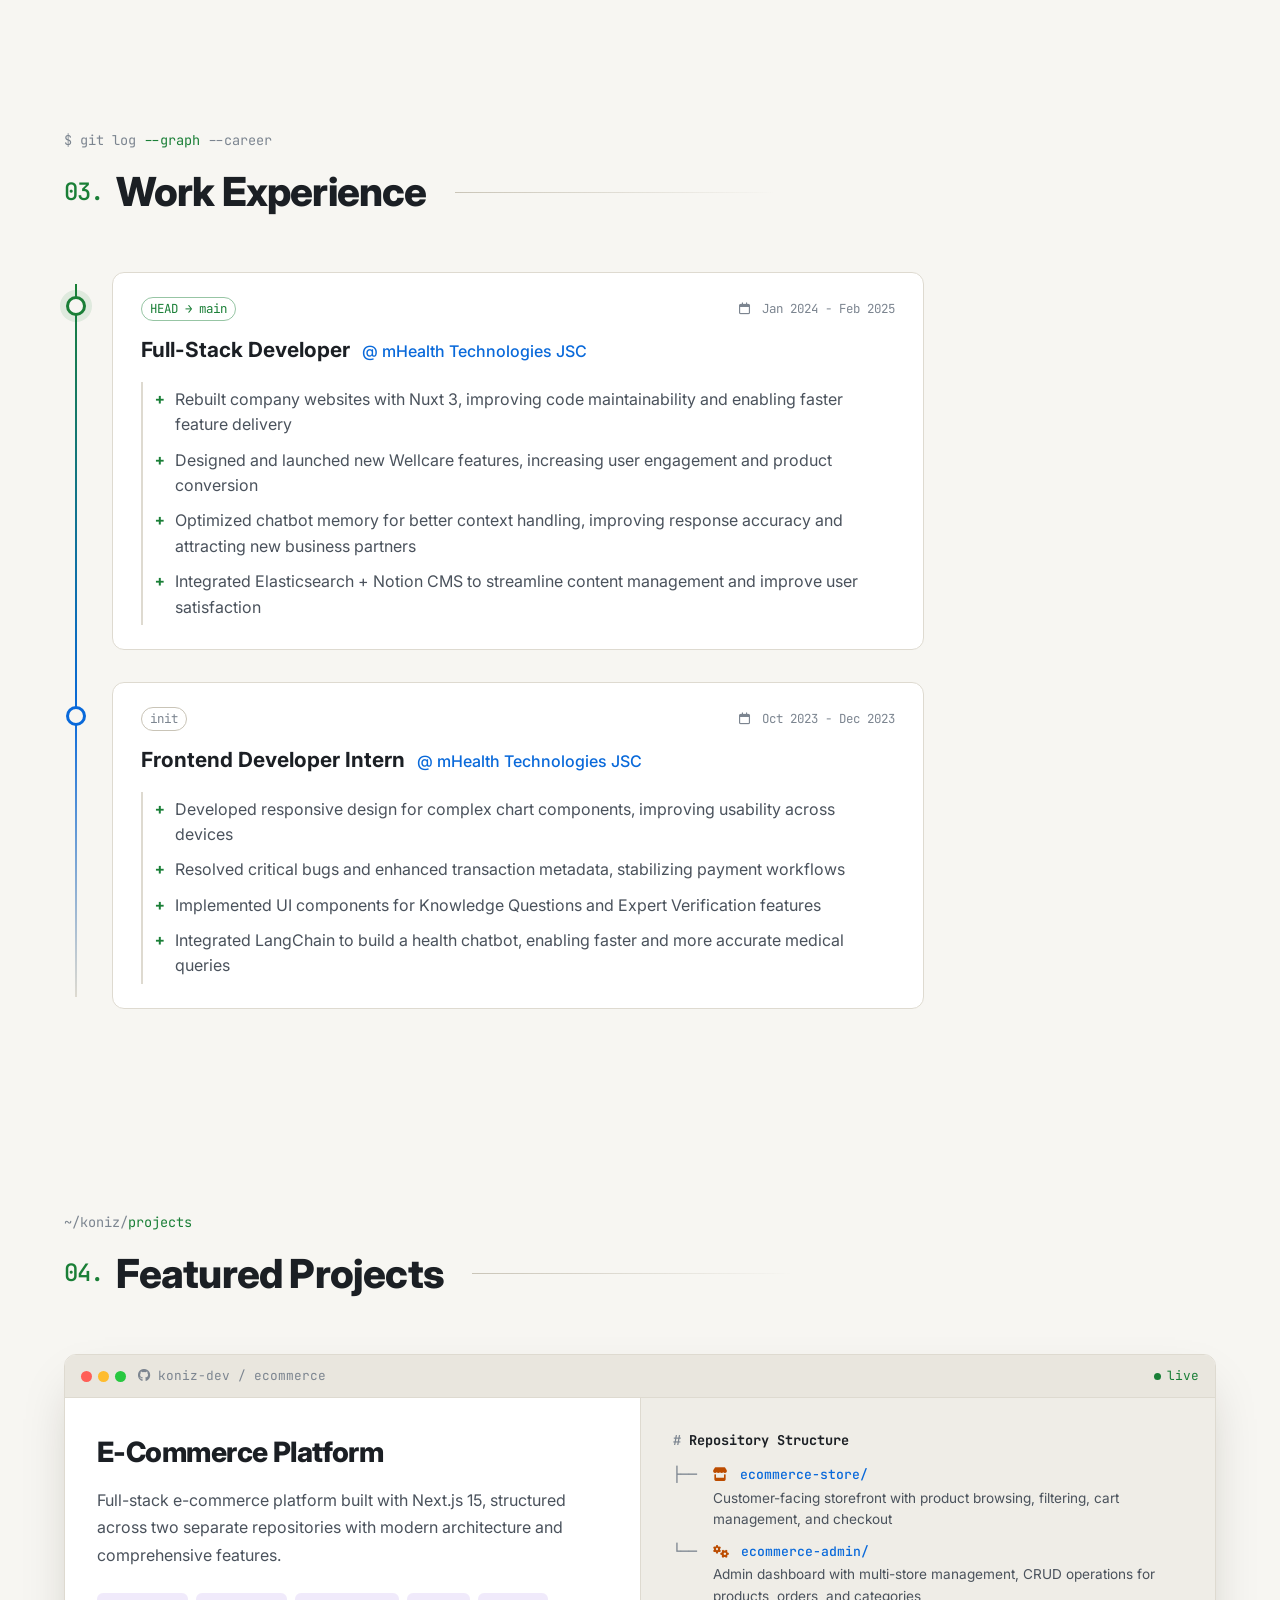
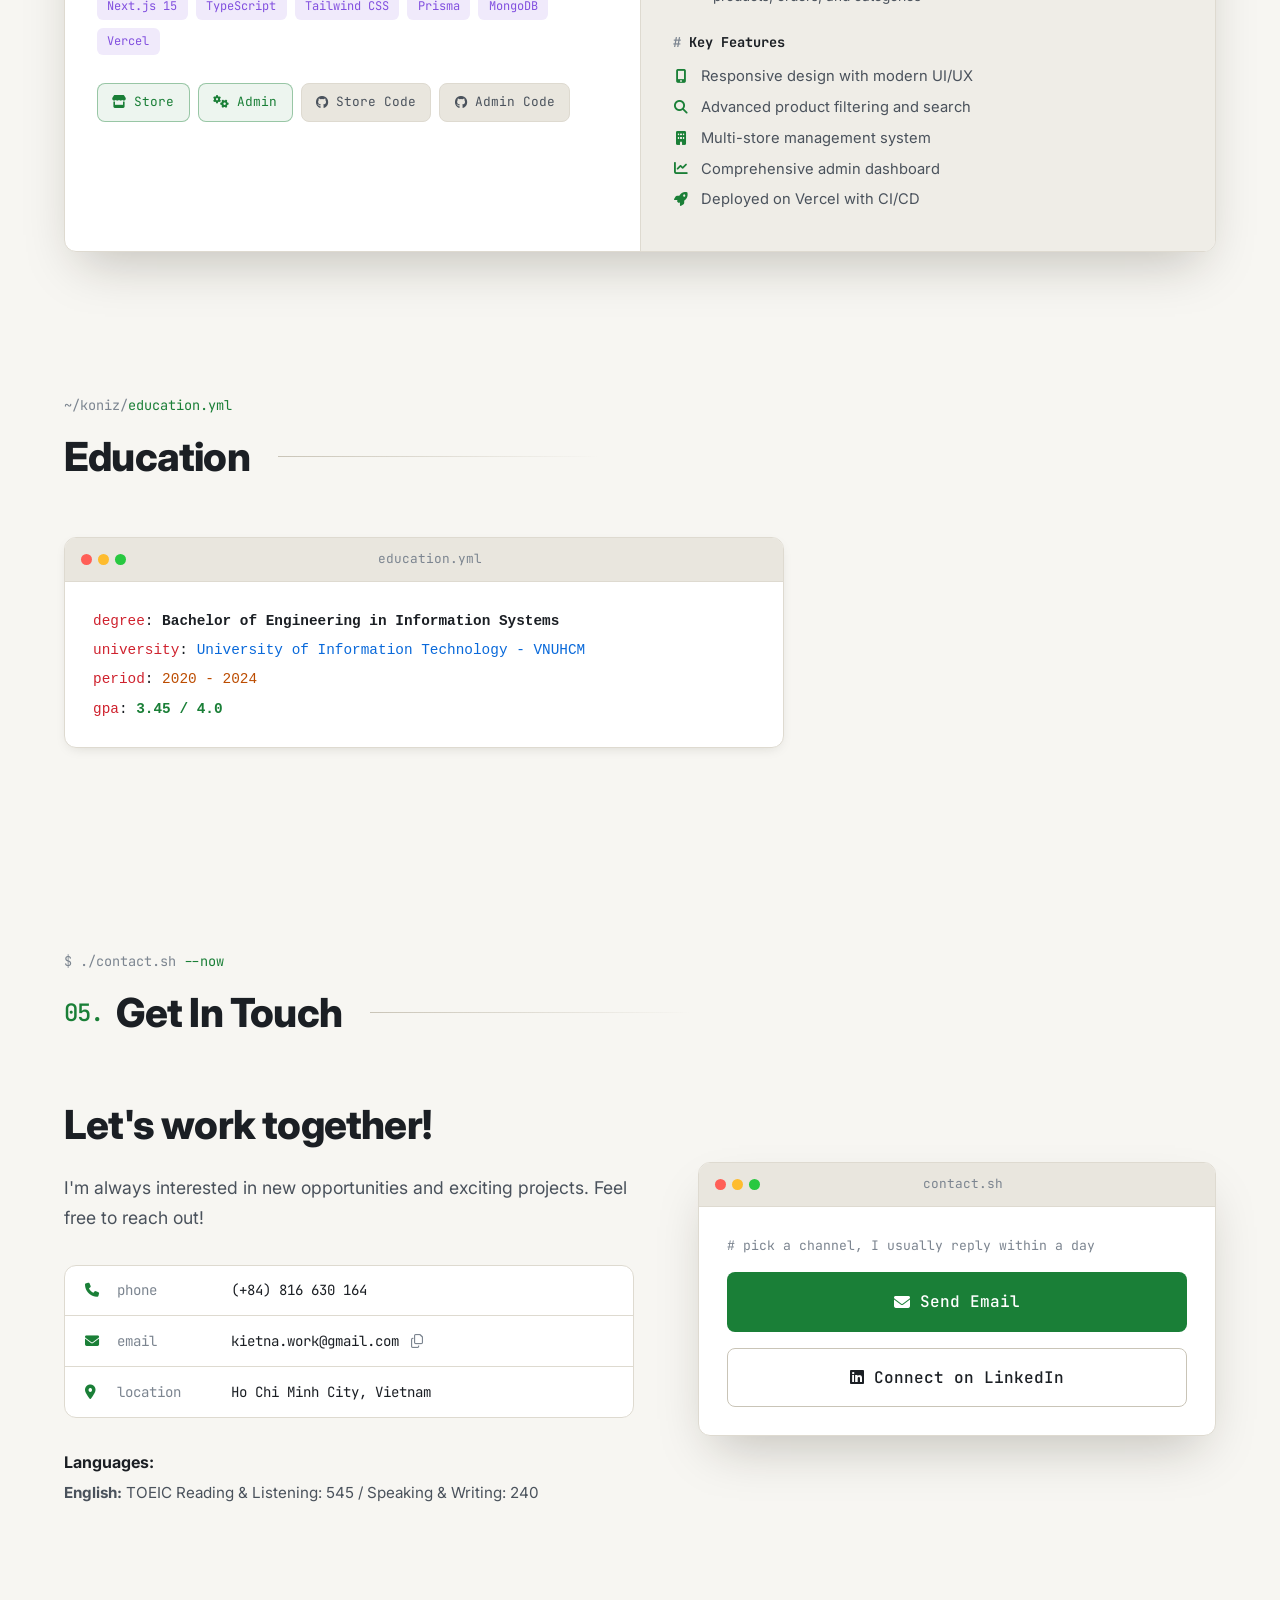
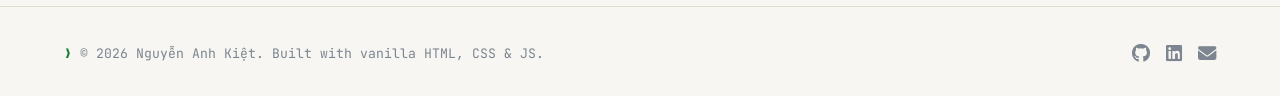
==== commit dcba392b: "Remove placeholder commit hashes from experience timeline Co-Authored-By: Claude Opus 5.5 <noreply@a" ====
--- a/index.html
+++ b/index.html
@@ -254,7 +254,6 @@
             <div class="timeline-marker"></div>
             <div class="timeline-content">
               <div class="commit-meta">
-                <span class="commit-hash">a7f3c21</span>
                 <span class="commit-ref">HEAD → main</span>
                 <span class="duration"><i class="far fa-calendar"></i> Jan 2024 - Feb 2025</span>
               </div>
@@ -275,7 +274,6 @@
             <div class="timeline-marker"></div>
             <div class="timeline-content">
               <div class="commit-meta">
-                <span class="commit-hash">3e9b0d4</span>
                 <span class="commit-ref commit-ref-muted">init</span>
                 <span class="duration"><i class="far fa-calendar"></i> Oct 2023 - Dec 2023</span>
               </div>
--- a/style.css
+++ b/style.css
@@ -827,10 +827,6 @@
   font-size: 0.78rem;
 }
 
-.commit-hash {
-  color: var(--c-yellow);
-}
-
 .commit-ref {
   color: var(--c-green);
   border: 1px solid color-mix(in srgb, var(--c-green) 45%, transparent);
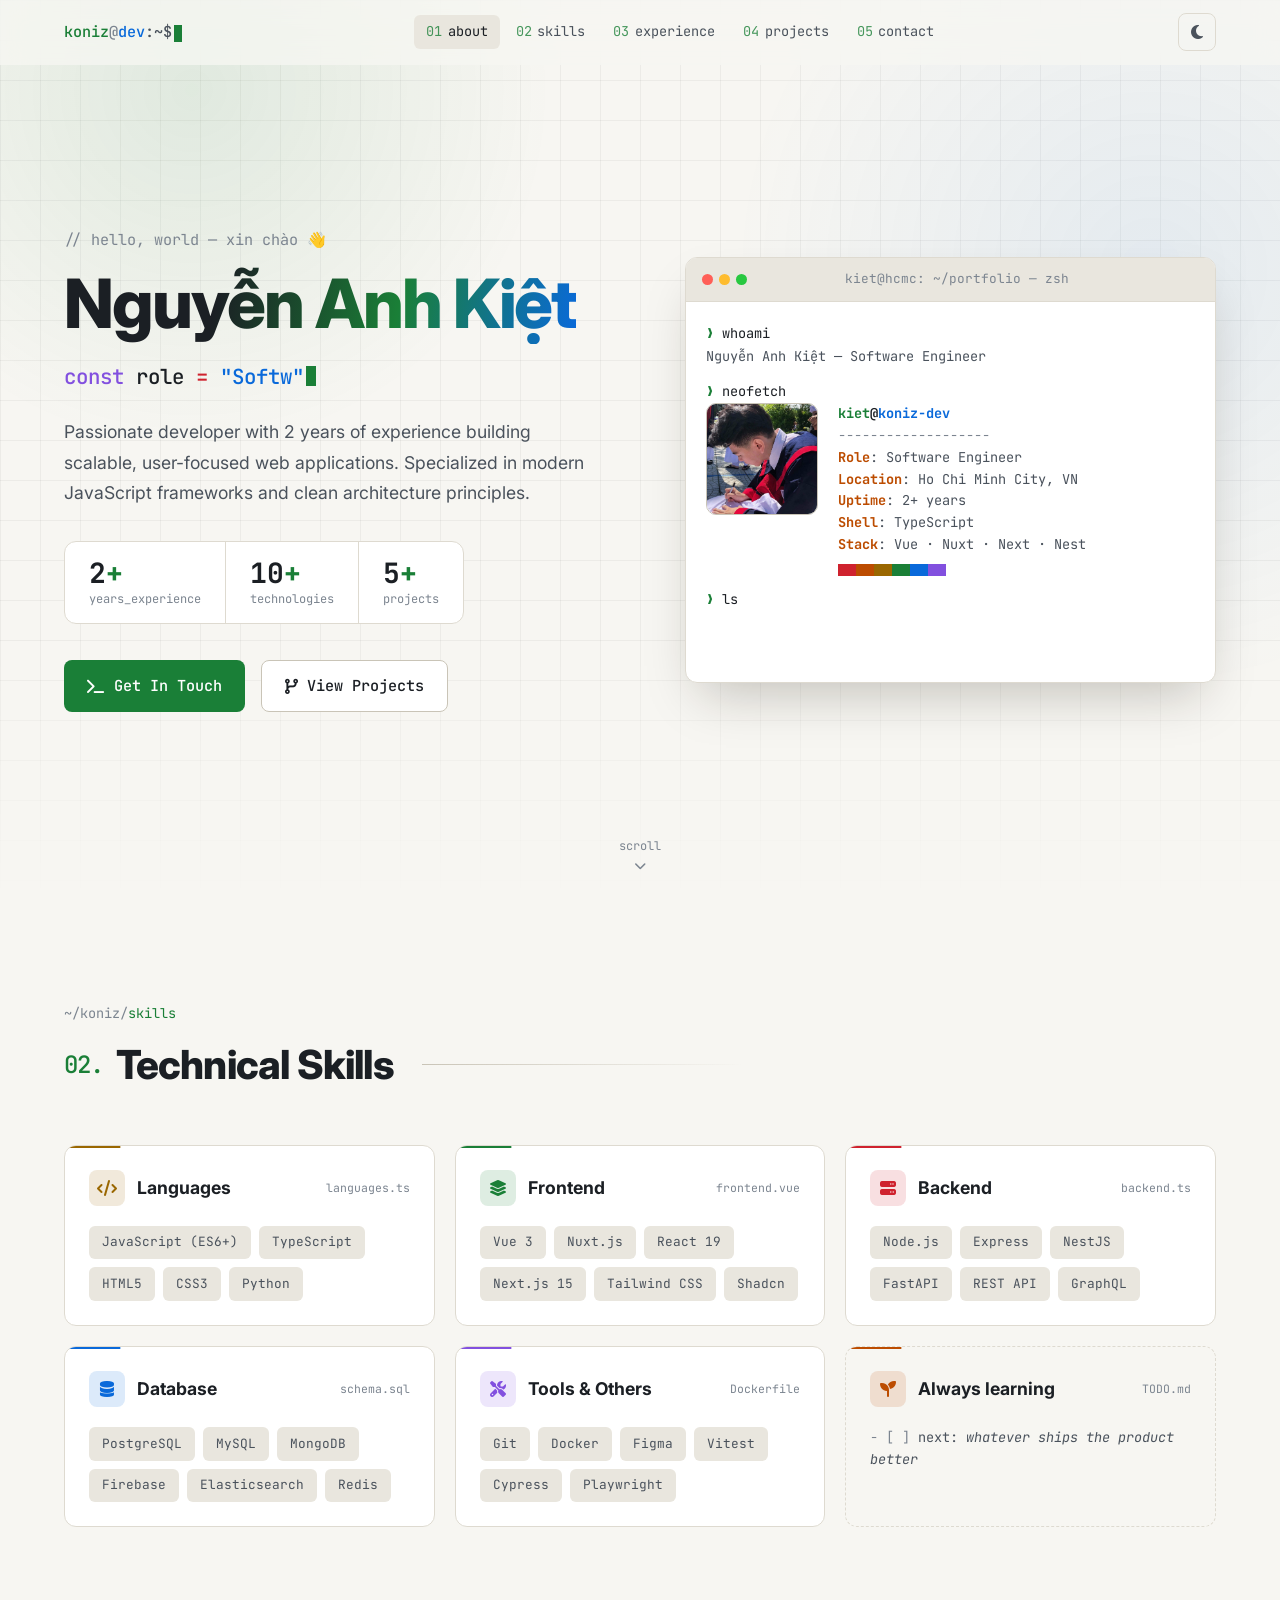
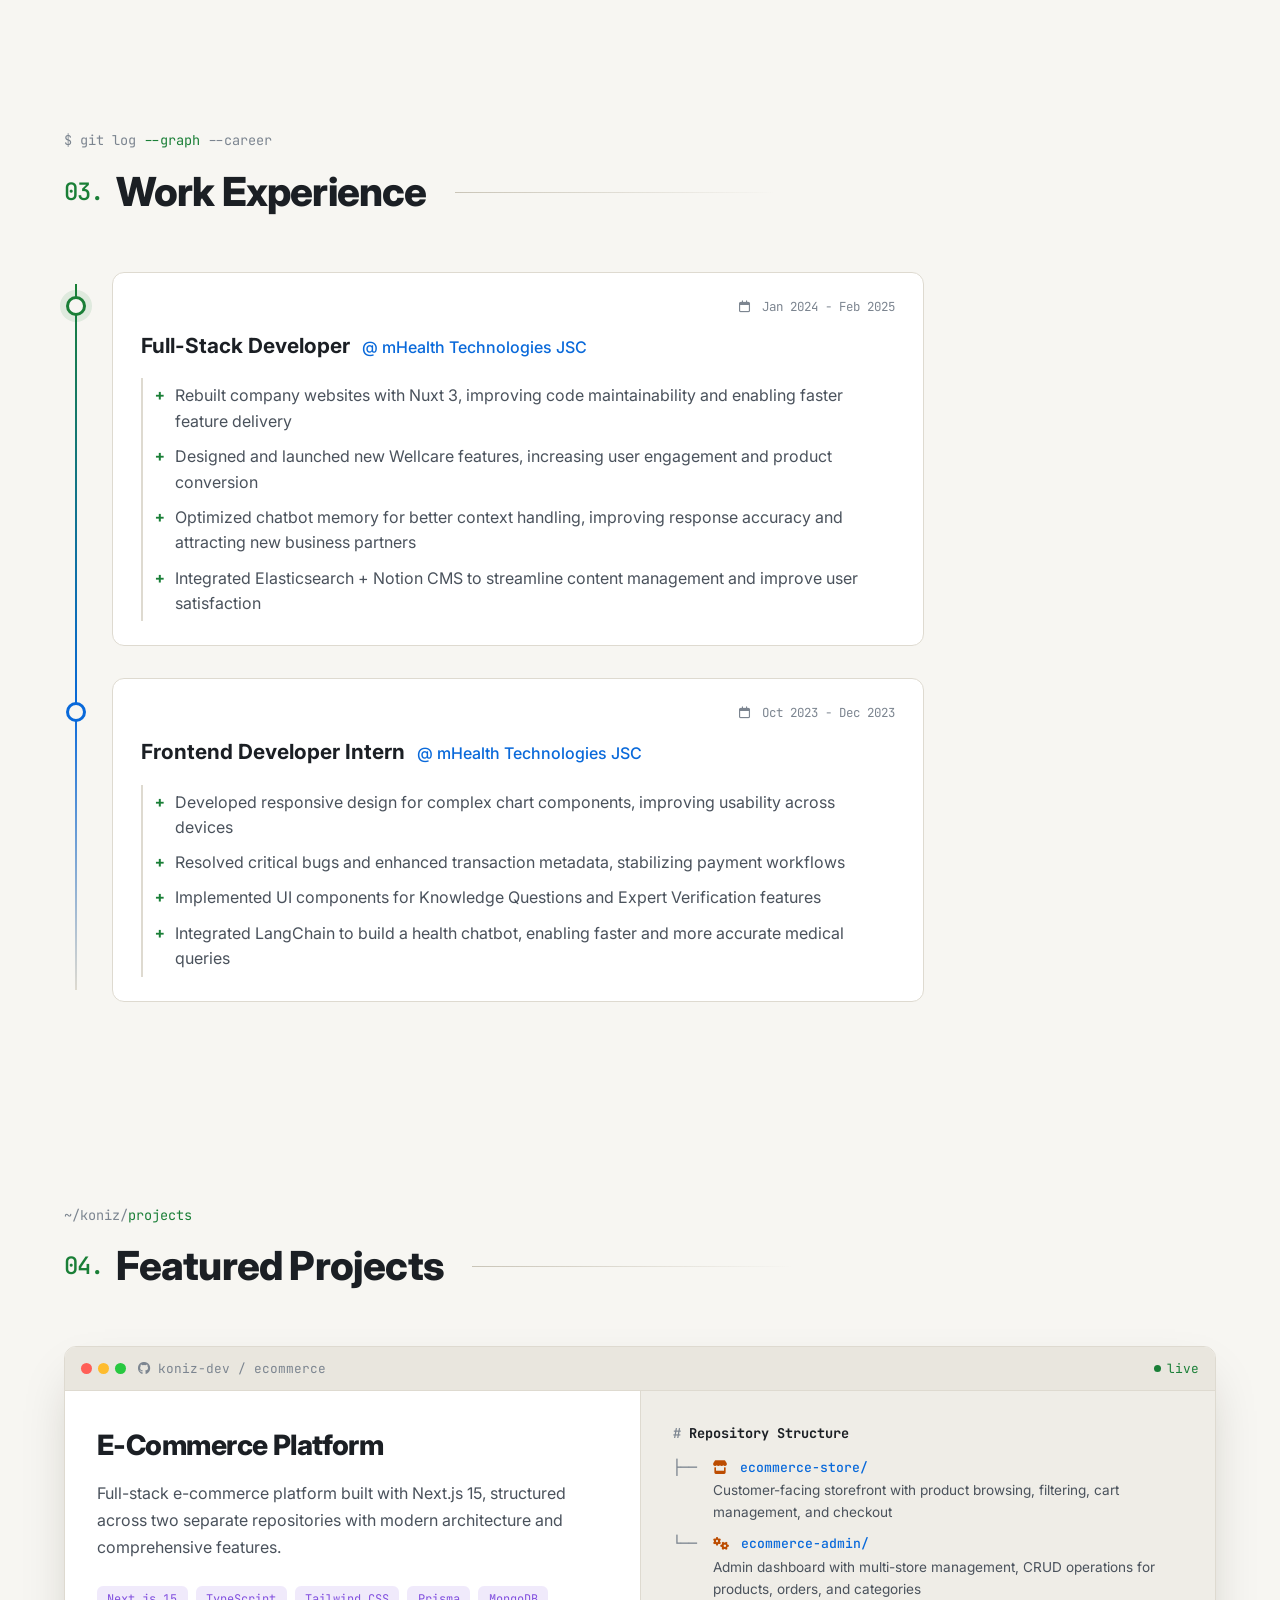
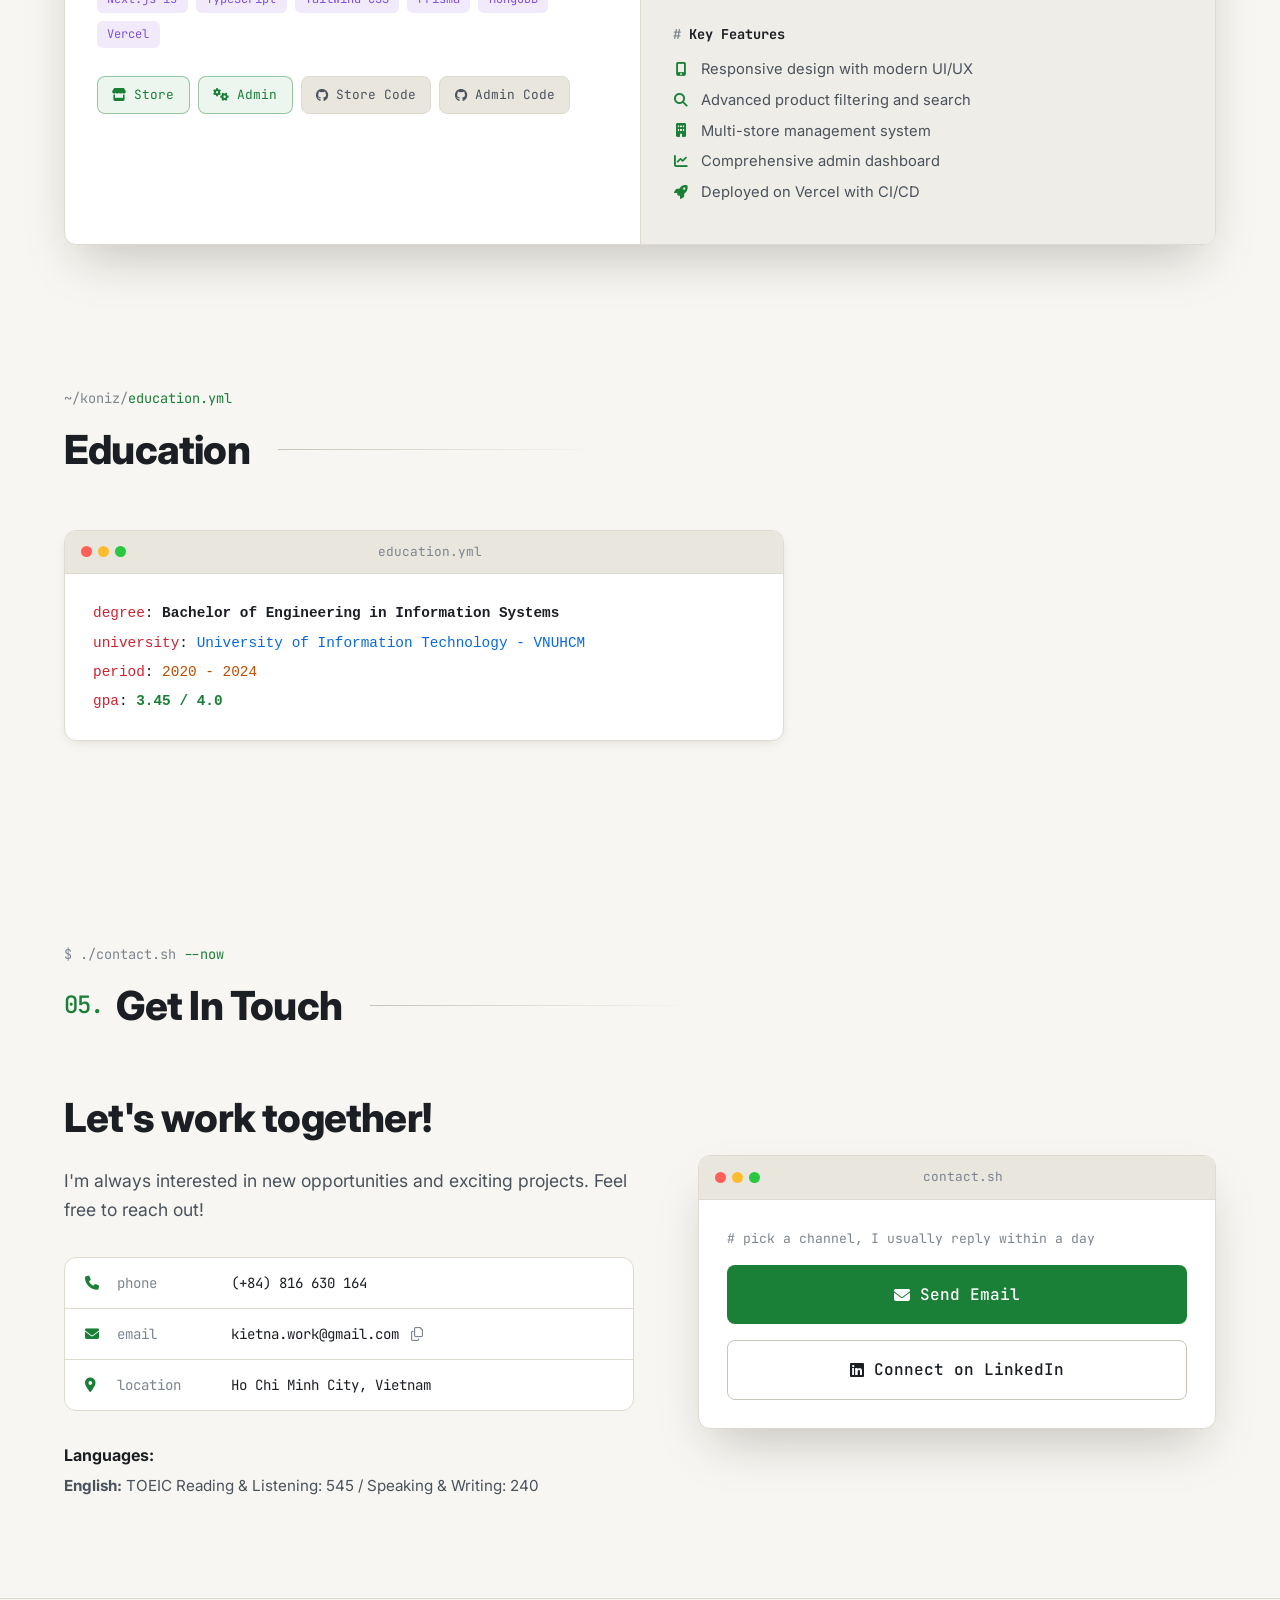
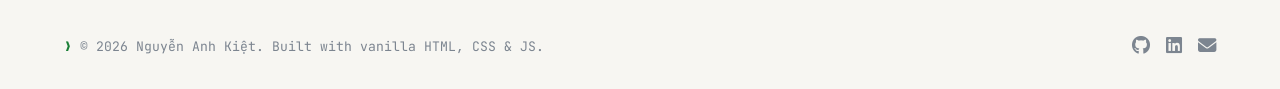
==== commit dafeaad2: "Remove placeholder git labels from experience timeline Co-Authored-By: Claude Opus 5.5 <noreply@anth" ====
--- a/index.html
+++ b/index.html
@@ -254,7 +254,6 @@
             <div class="timeline-marker"></div>
             <div class="timeline-content">
               <div class="commit-meta">
-                <span class="commit-ref">HEAD → main</span>
                 <span class="duration"><i class="far fa-calendar"></i> Jan 2024 - Feb 2025</span>
               </div>
               <div class="timeline-header">
@@ -274,7 +273,6 @@
             <div class="timeline-marker"></div>
             <div class="timeline-content">
               <div class="commit-meta">
-                <span class="commit-ref commit-ref-muted">init</span>
                 <span class="duration"><i class="far fa-calendar"></i> Oct 2023 - Dec 2023</span>
               </div>
               <div class="timeline-header">
--- a/style.css
+++ b/style.css
@@ -827,18 +827,6 @@
   font-size: 0.78rem;
 }
 
-.commit-ref {
-  color: var(--c-green);
-  border: 1px solid color-mix(in srgb, var(--c-green) 45%, transparent);
-  padding: 0.05rem 0.5rem;
-  border-radius: 999px;
-}
-
-.commit-ref-muted {
-  color: var(--text-muted);
-  border-color: var(--border-strong);
-}
-
 .duration {
   margin-left: auto;
   color: var(--text-muted);
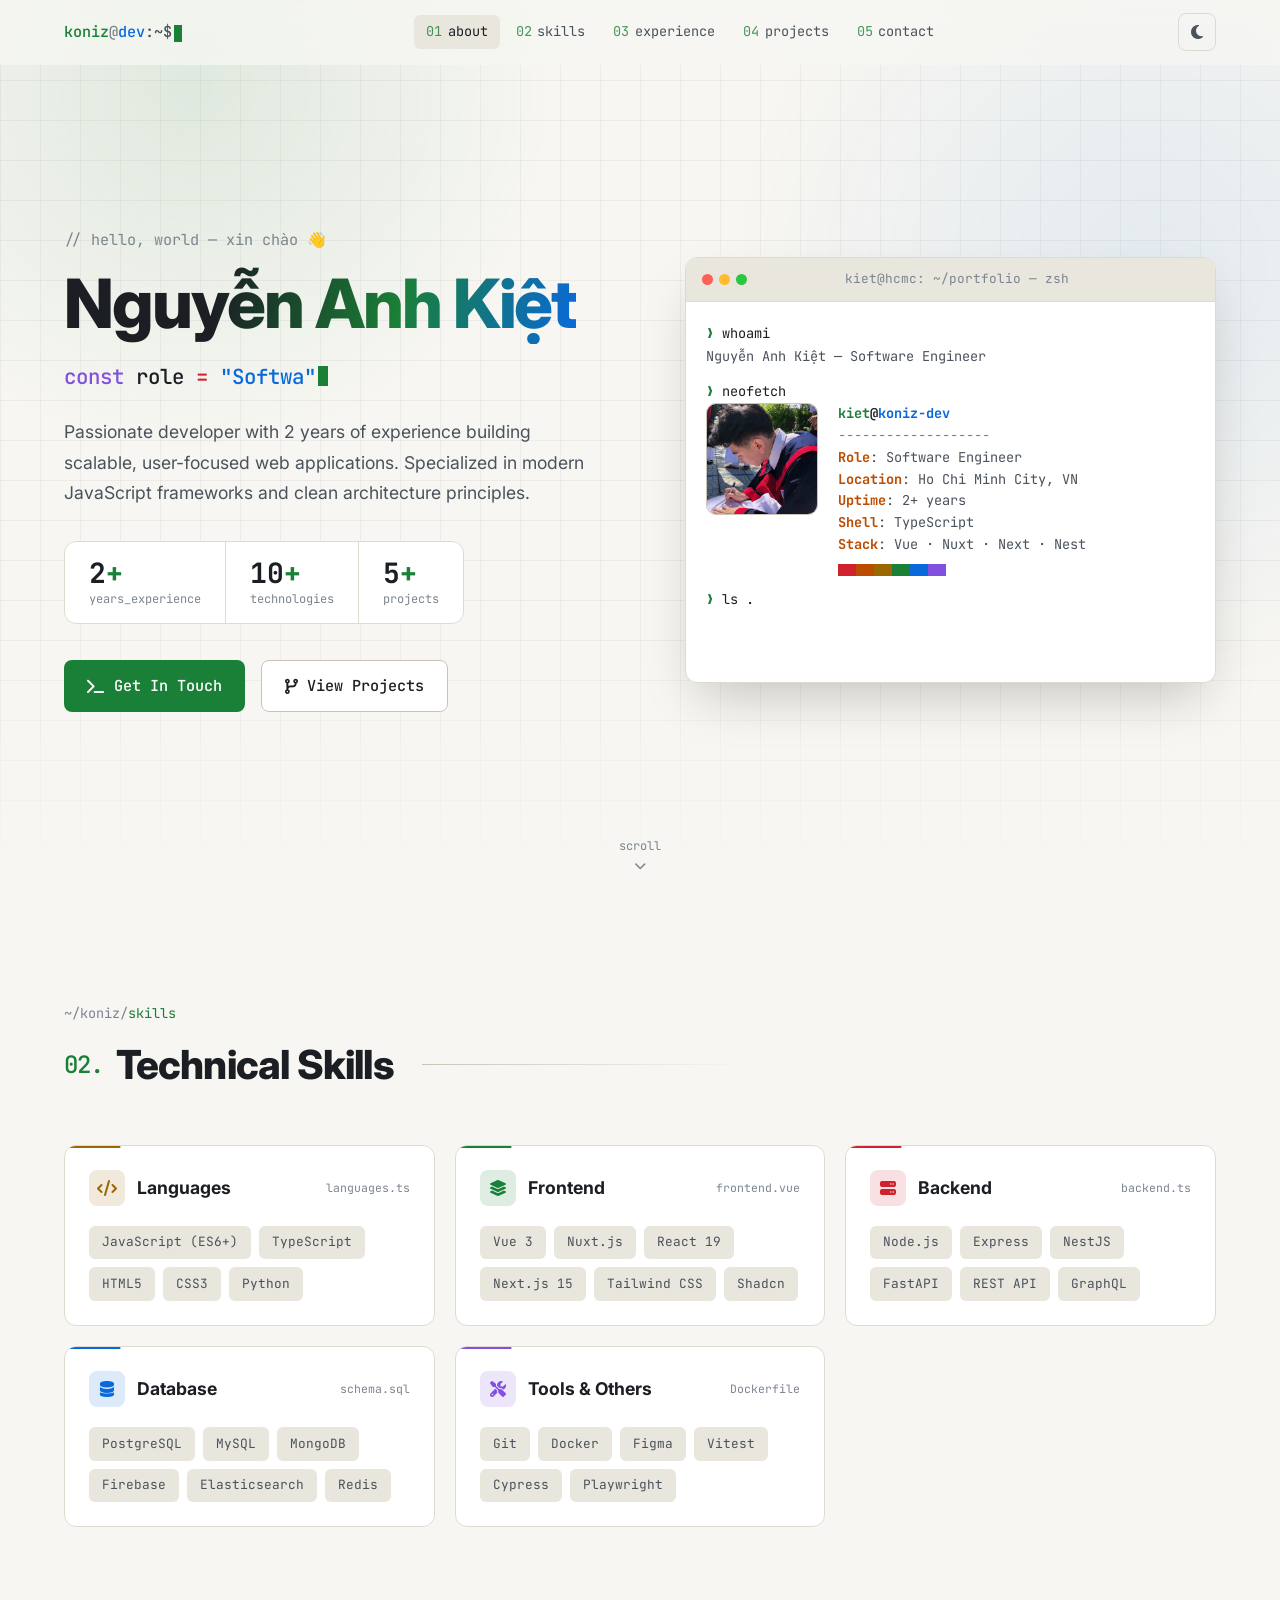
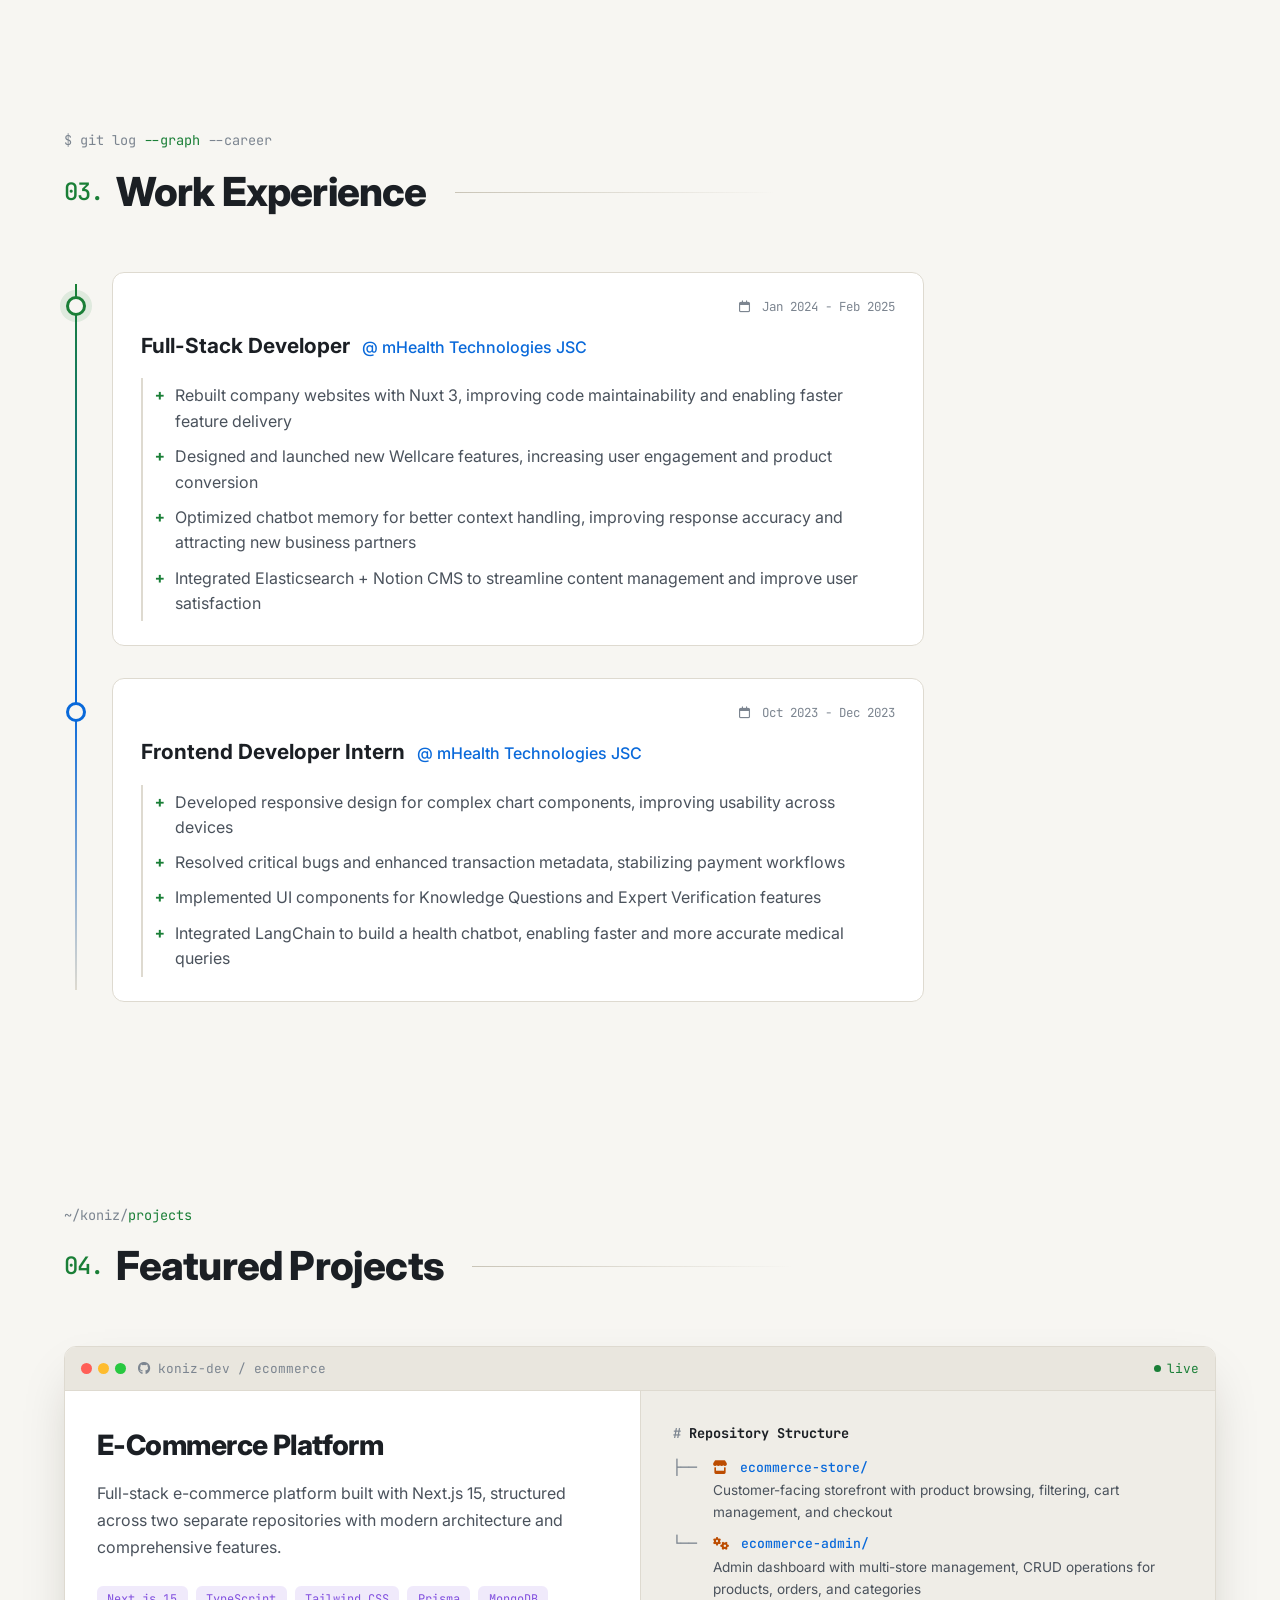
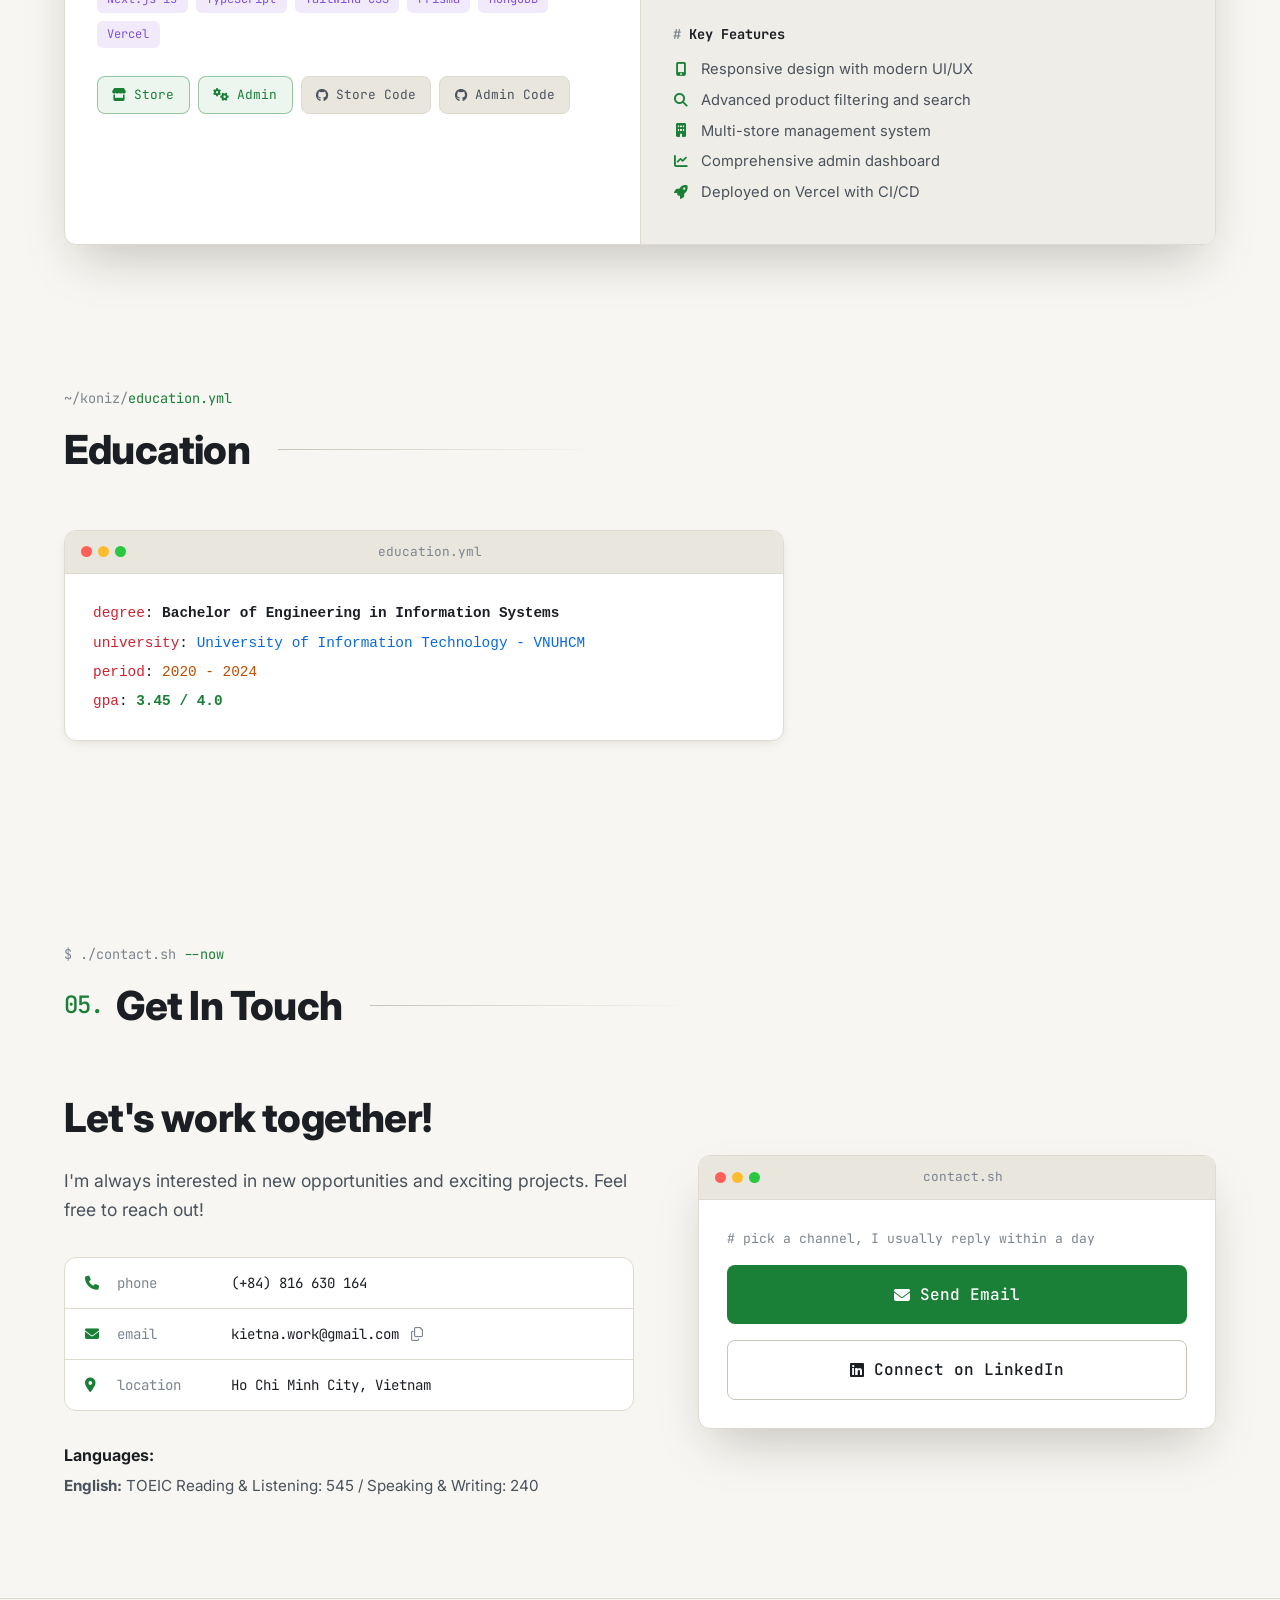
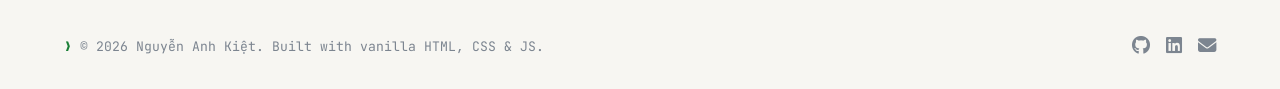
==== commit d42e4824: "Remove Always learning card from skills section Co-Authored-By: Claude Opus 5.5 <noreply@anthropic.c" ====
--- a/index.html
+++ b/index.html
@@ -228,15 +228,6 @@
               <span class="skill-tag">Cypress</span>
               <span class="skill-tag">Playwright</span>
             </div>
-          </div>
-
-          <div class="skill-category skill-category-cta reveal" style="--accent: var(--c-orange)">
-            <h3 class="category-title">
-              <i class="fas fa-seedling"></i>
-              Always learning
-              <span class="file-ext">TODO.md</span>
-            </h3>
-            <p class="cta-text"><span class="c-muted">- [ ]</span> next: <em>whatever ships the product better</em></p>
           </div>
         </div>
       </div>
--- a/style.css
+++ b/style.css
@@ -752,17 +752,6 @@
   background: color-mix(in srgb, var(--accent) 10%, var(--bg-tertiary));
 }
 
-.skill-category-cta {
-  border-style: dashed;
-  background: transparent;
-}
-
-.cta-text {
-  font-family: var(--font-mono);
-  font-size: 0.85rem;
-  color: var(--text-secondary);
-}
-
 /* Experience Section — git log style */
 .timeline {
   position: relative;
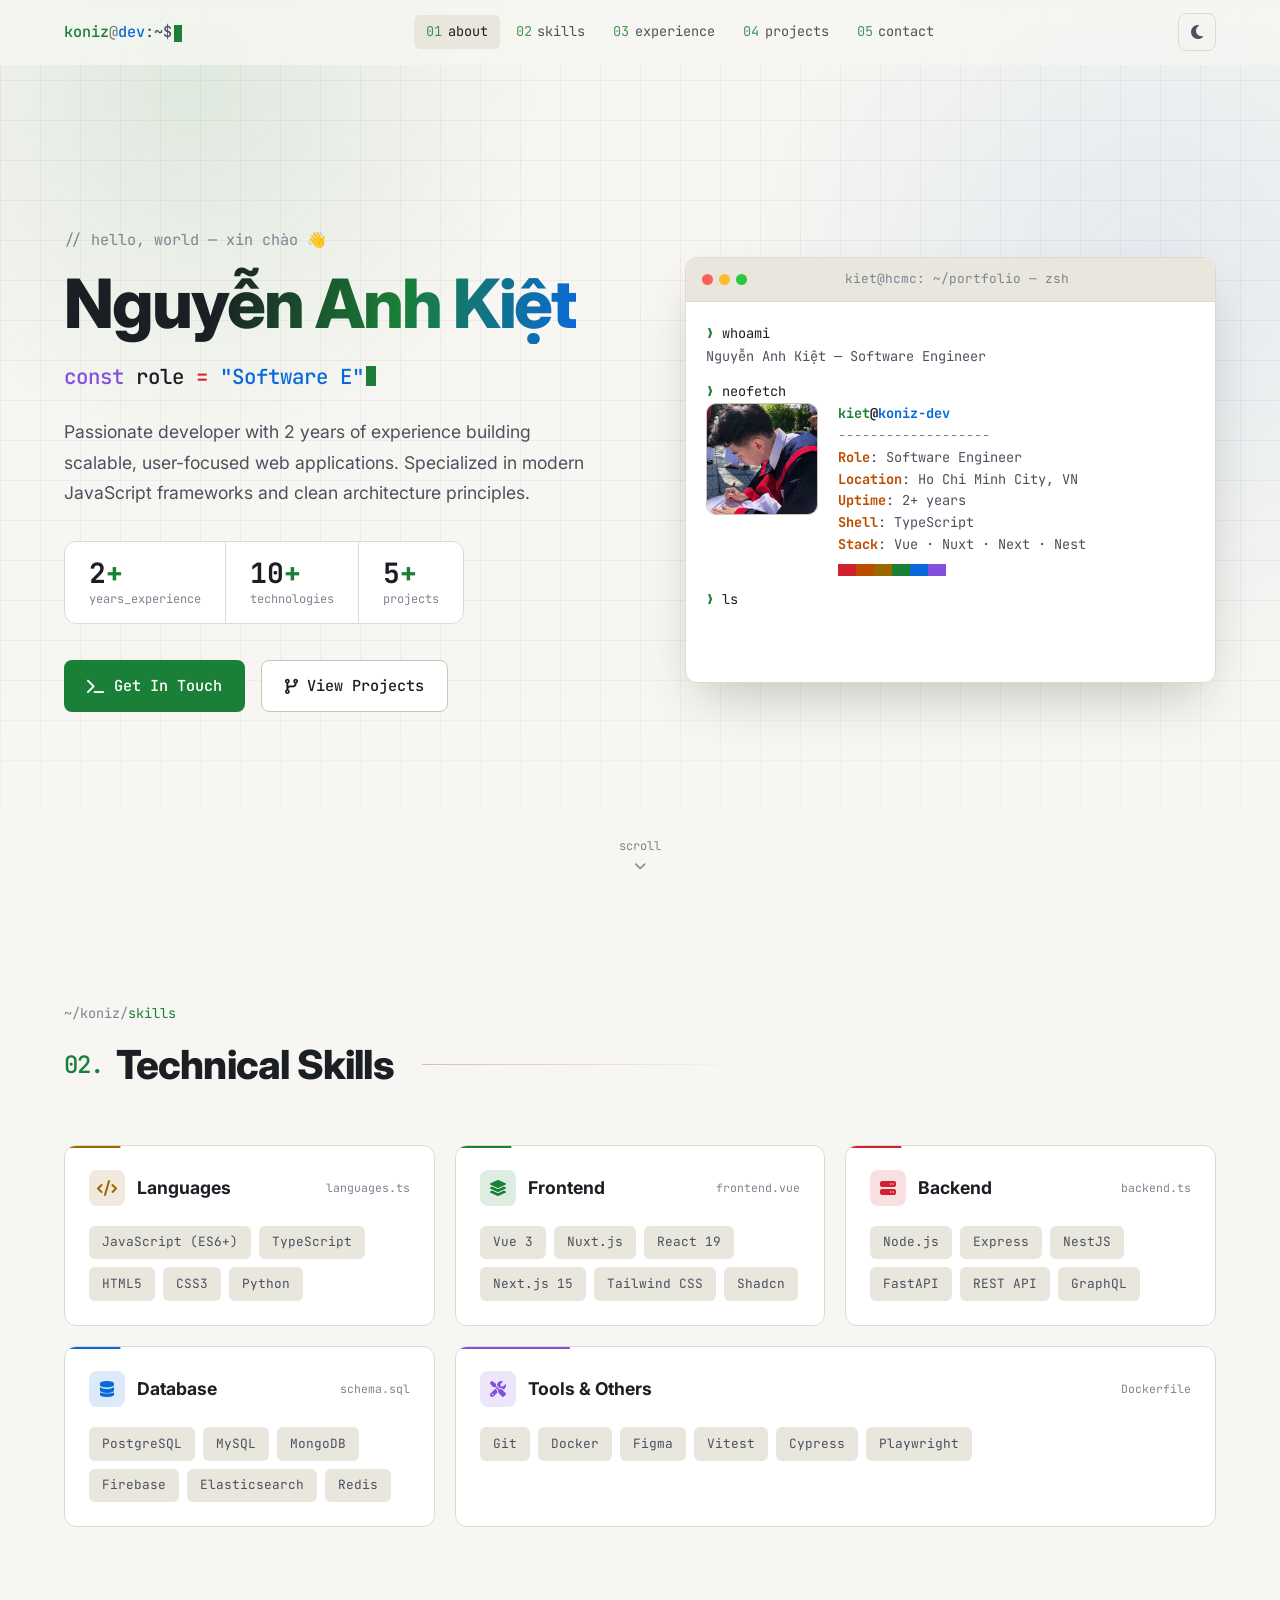
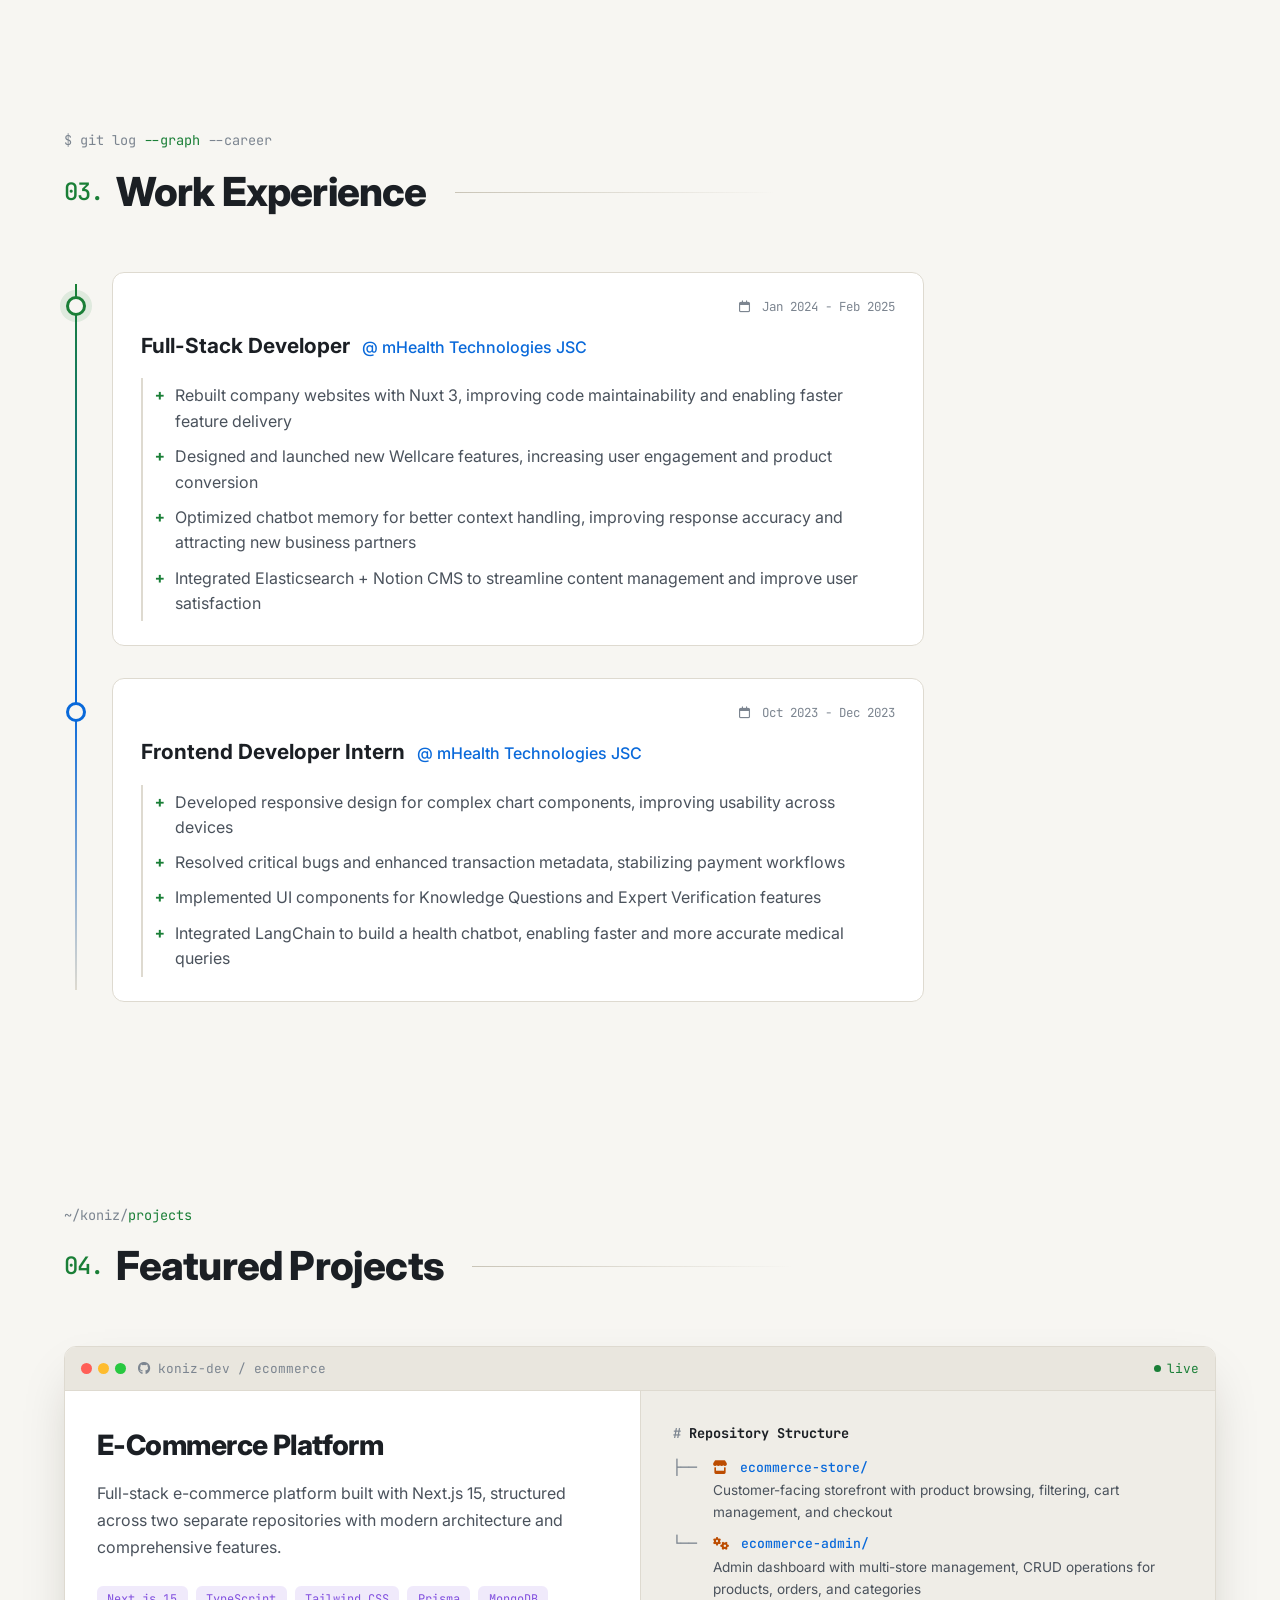
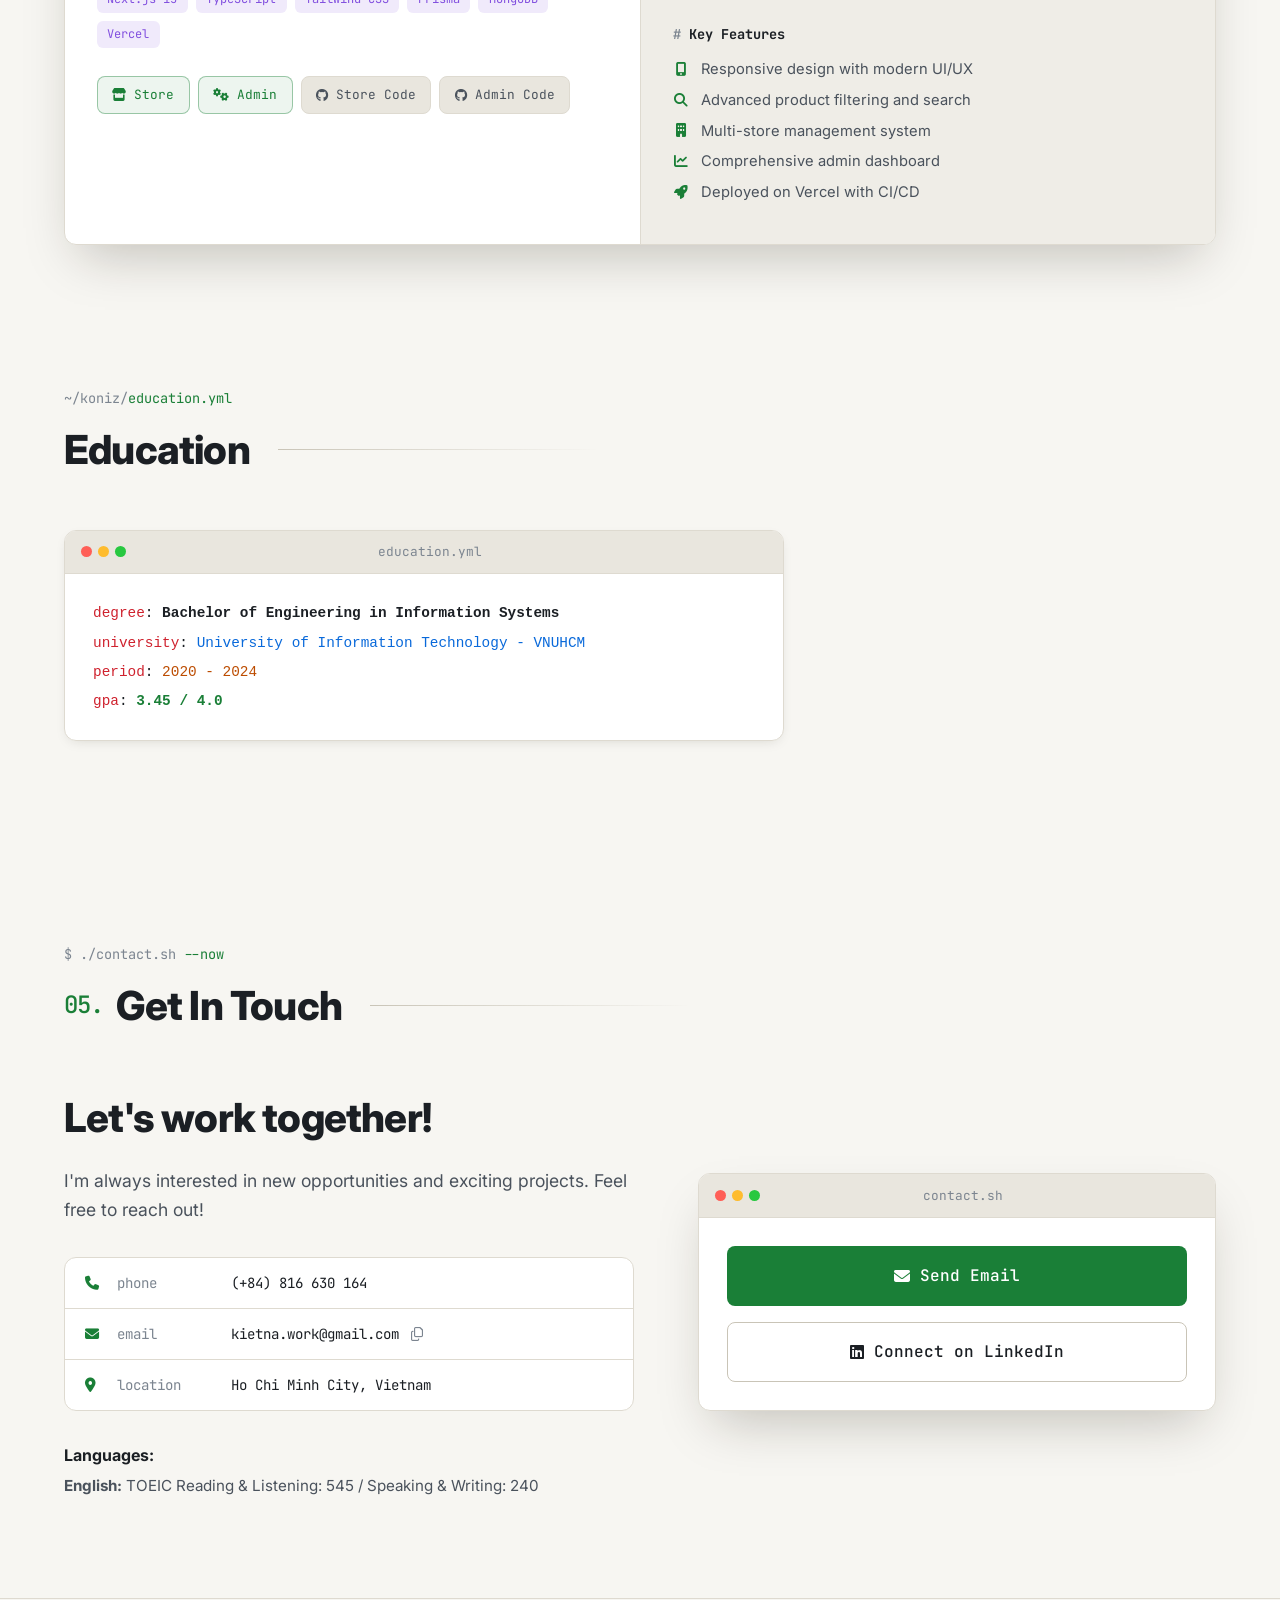
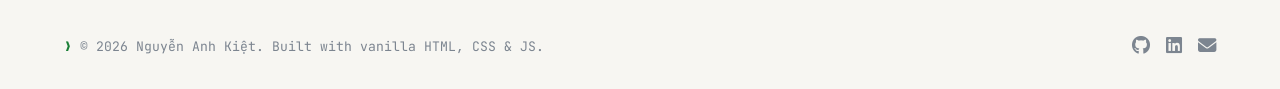
==== commit af7ebcd2: "Remove reply-time note from contact section Co-Authored-By: Claude Opus 5.5 <noreply@anthropic.com>" ====
--- a/index.html
+++ b/index.html
@@ -411,7 +411,6 @@
                 <span class="window-title">contact.sh</span>
               </div>
               <div class="contact-terminal-body">
-                <p class="c-muted"># pick a channel, I usually reply within a day</p>
                 <a href="mailto:kietna.work@gmail.com" class="btn btn-primary btn-large">
                   <i class="fas fa-envelope"></i>
                   Send Email
--- a/style.css
+++ b/style.css
@@ -661,8 +661,13 @@
 /* Skills Section */
 .skills-grid {
   display: grid;
-  grid-template-columns: repeat(auto-fill, minmax(320px, 1fr));
+  grid-template-columns: repeat(3, 1fr);
   gap: 1.25rem;
+}
+
+/* 5 cards: the last one spans the rest of its row (2 of 3 cols, or a full 2-col row) */
+.skills-grid > .skill-category:last-child {
+  grid-column: span 2;
 }
 
 .skill-category {
@@ -1211,11 +1216,6 @@
   flex-direction: column;
   gap: 1rem;
   padding: 1.75rem;
-}
-
-.contact-terminal-body p {
-  font-family: var(--font-mono);
-  font-size: 0.82rem;
 }
 
 /* Scroll to Top Button */
@@ -1339,6 +1339,10 @@
 
 /* Responsive Design */
 @media (max-width: 1024px) {
+  .skills-grid {
+    grid-template-columns: repeat(2, 1fr);
+  }
+
   .hero-content {
     grid-template-columns: 1fr;
     gap: 3rem;
@@ -1414,6 +1418,10 @@
     grid-template-columns: 1fr;
   }
 
+  .skills-grid > .skill-category:last-child {
+    grid-column: auto;
+  }
+
   .section-title::after {
     display: none;
   }
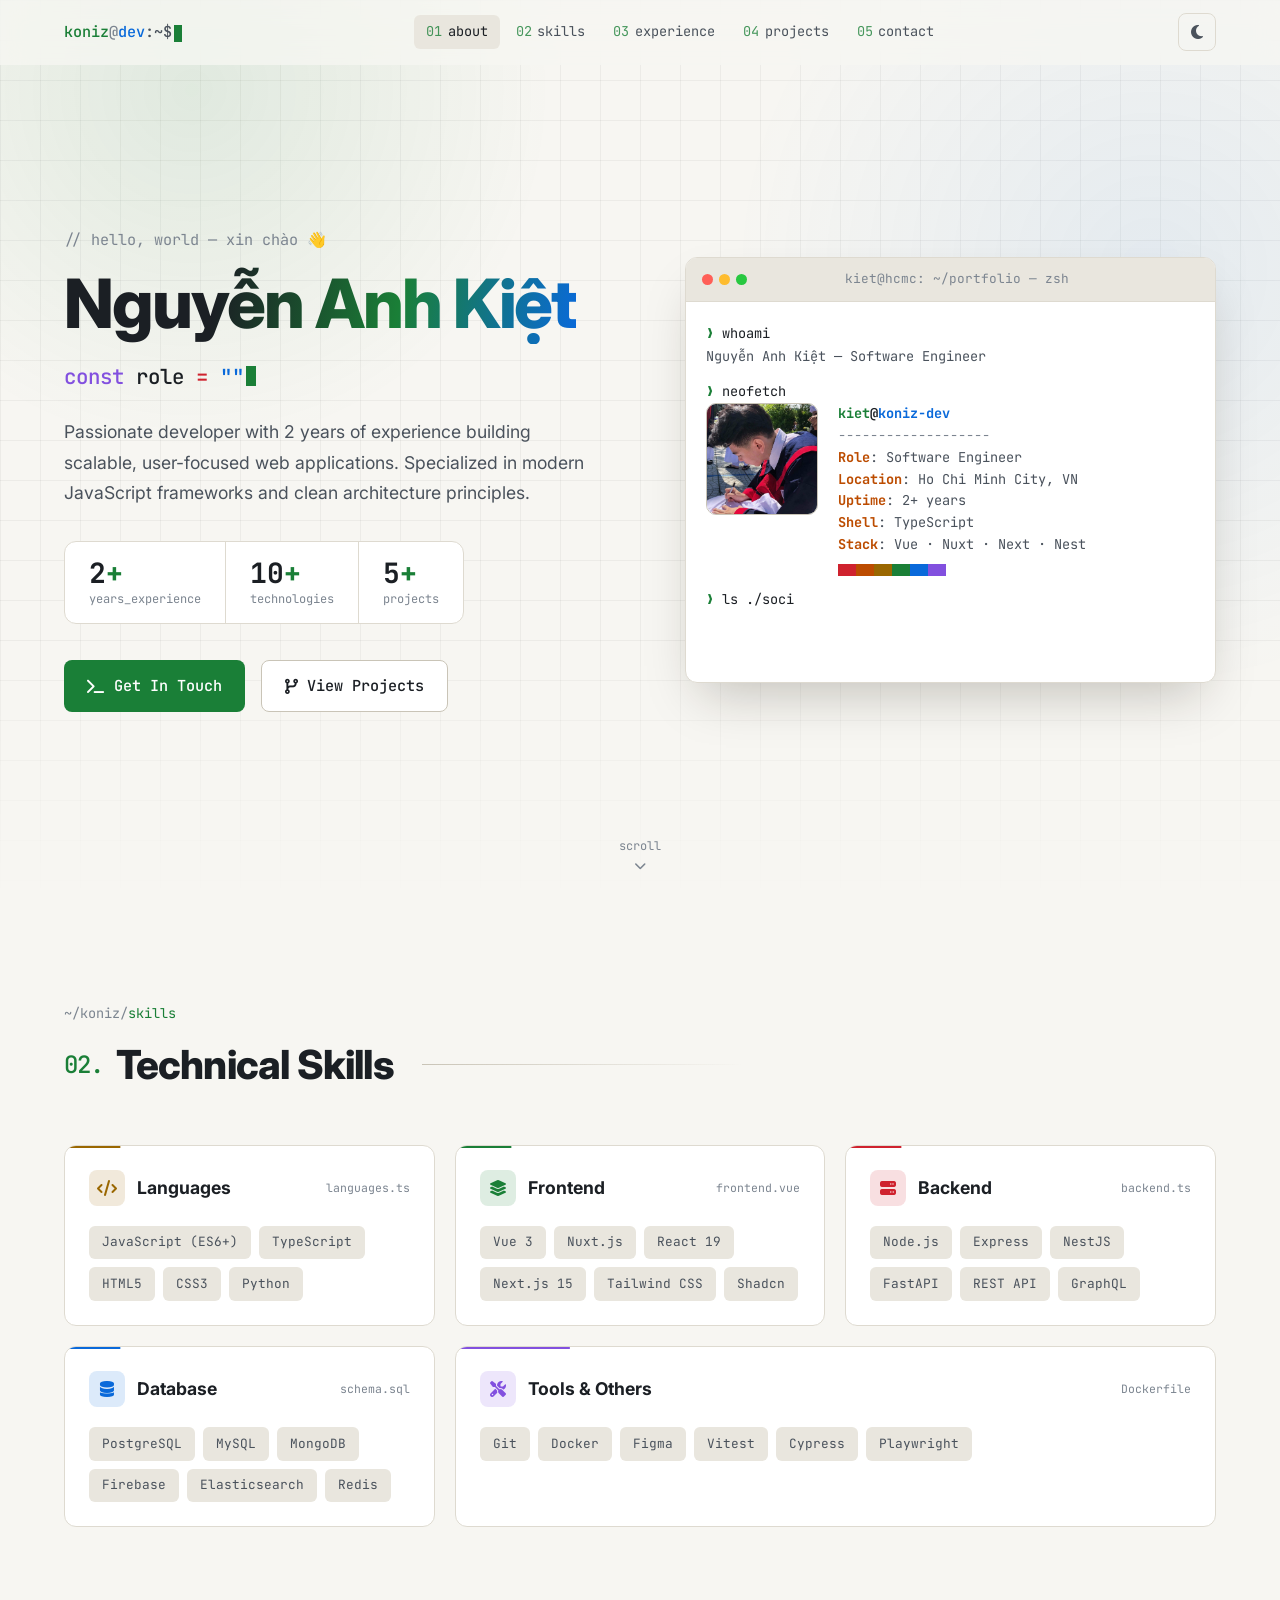
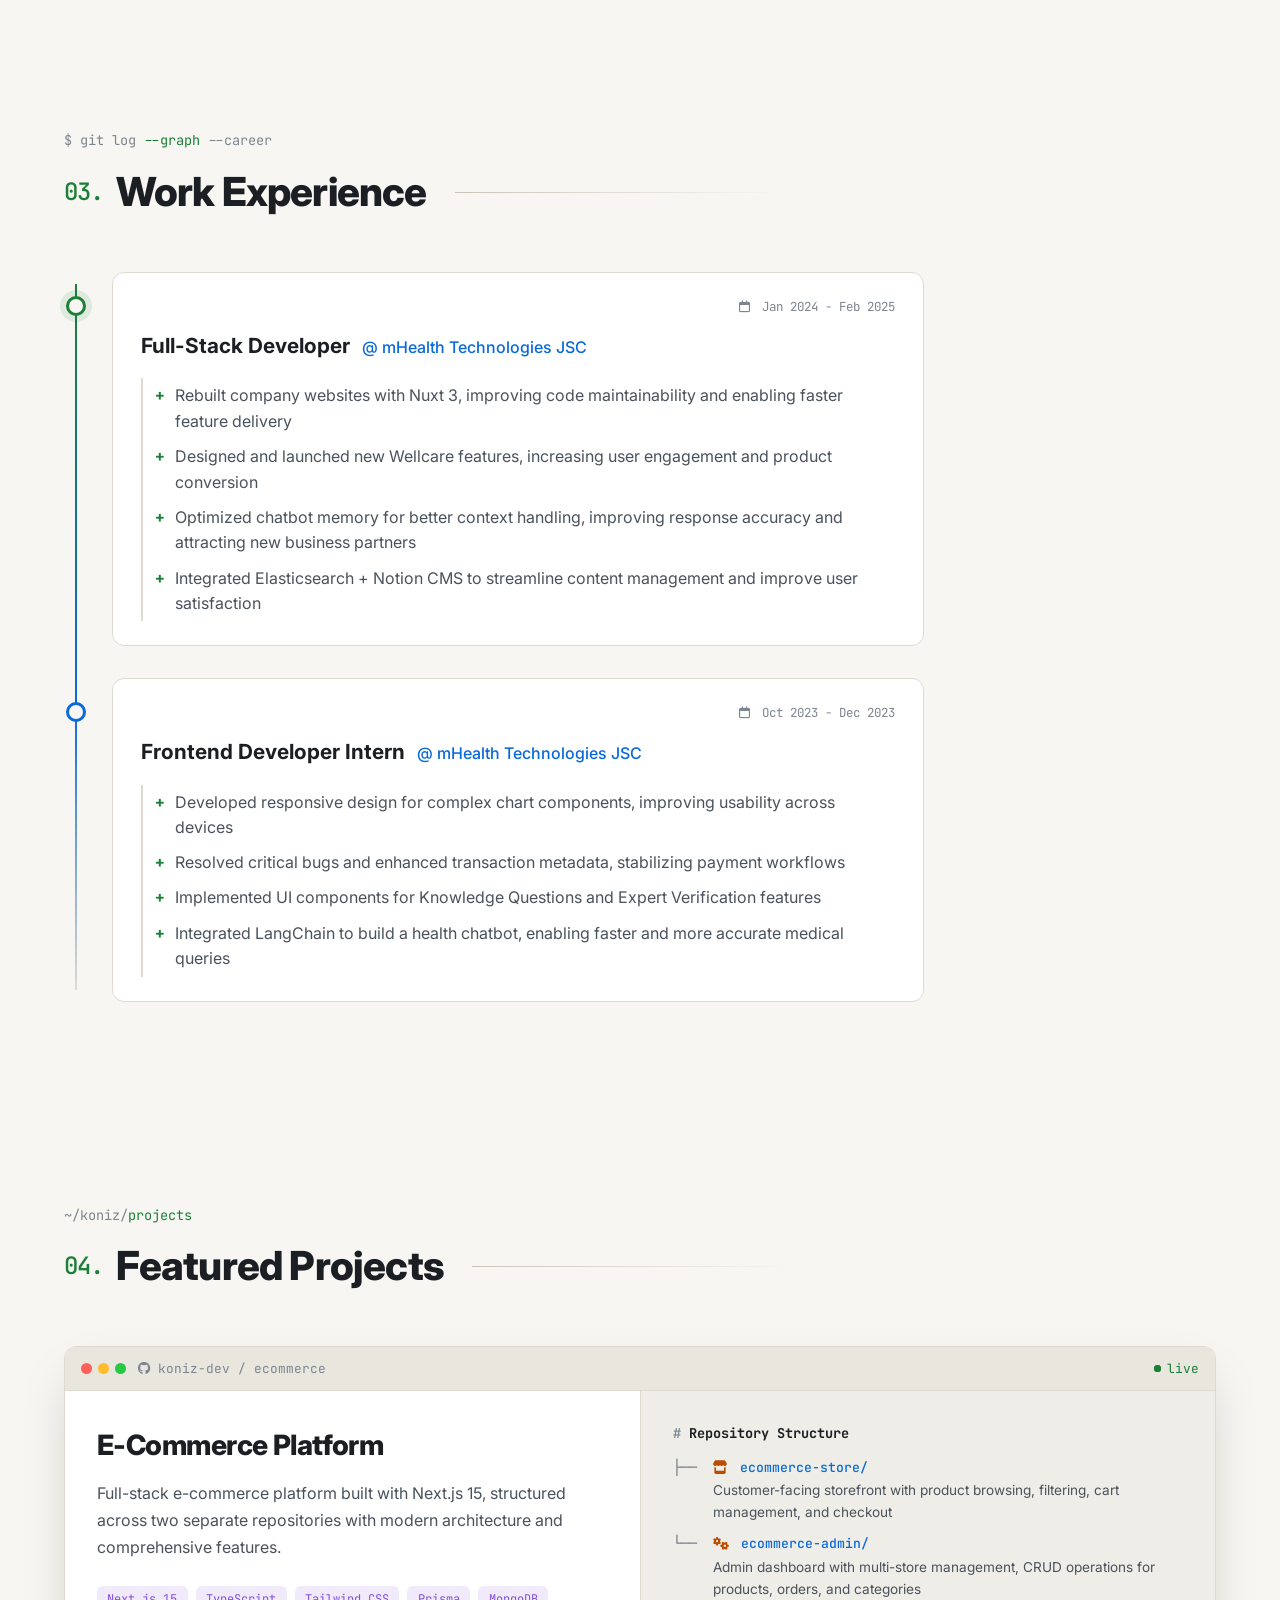
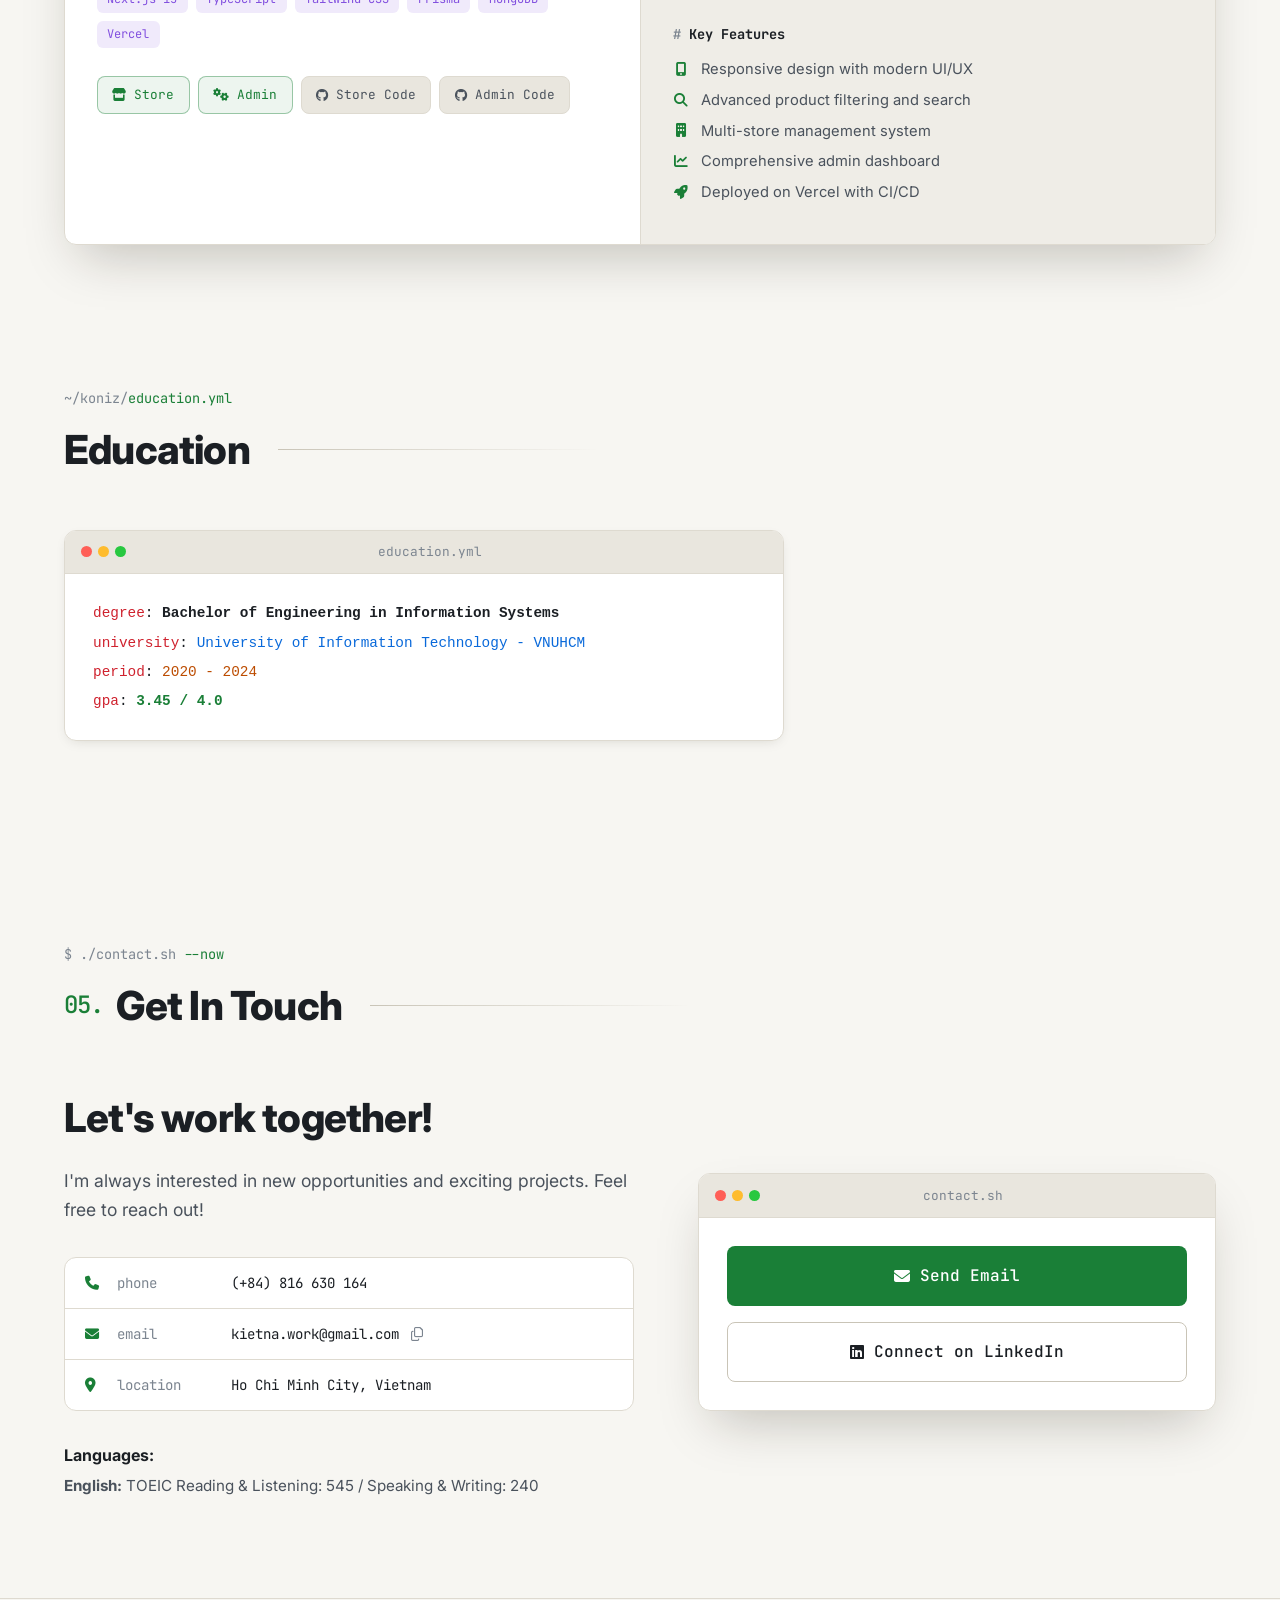
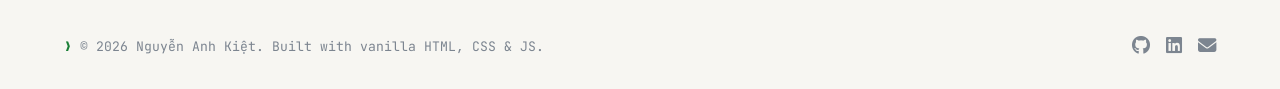
==== commit c3a7f5fd: "Fix constant repainting from live badge pulse The pulse animated box-shadow, forcing a main-thread r" ====
--- a/index.html
+++ b/index.html
@@ -503,15 +503,36 @@
     const scrollToTopBtn = document.getElementById('scrollToTop');
     const scrollProgress = document.getElementById('scrollProgress');
 
+    let maxScroll = 0;
+    let wasScrolled = null;
+    let scrollQueued = false;
+
+    function measure() {
+      maxScroll = document.documentElement.scrollHeight - window.innerHeight;
+    }
+
+    // Batch scroll work into one update per frame, and only touch classes when the state flips
     function onScroll() {
-      const scrolled = window.scrollY > 100;
-      navbar.classList.toggle('scrolled', scrolled);
-      scrollToTopBtn.classList.toggle('visible', scrolled);
-      const max = document.documentElement.scrollHeight - window.innerHeight;
-      scrollProgress.style.transform = `scaleX(${max > 0 ? window.scrollY / max : 0})`;
-    }
-
-    window.addEventListener('scroll', onScroll, { passive: true });
+      scrollQueued = false;
+      const y = window.scrollY;
+      const scrolled = y > 100;
+      if (scrolled !== wasScrolled) {
+        wasScrolled = scrolled;
+        navbar.classList.toggle('scrolled', scrolled);
+        scrollToTopBtn.classList.toggle('visible', scrolled);
+      }
+      scrollProgress.style.transform = `scaleX(${maxScroll > 0 ? y / maxScroll : 0})`;
+    }
+
+    window.addEventListener('scroll', () => {
+      if (!scrollQueued) {
+        scrollQueued = true;
+        requestAnimationFrame(onScroll);
+      }
+    }, { passive: true });
+    window.addEventListener('resize', () => { measure(); onScroll(); });
+    window.addEventListener('load', () => { measure(); onScroll(); });
+    measure();
     onScroll();
 
     scrollToTopBtn.addEventListener('click', () => {
--- a/style.css
+++ b/style.css
@@ -906,16 +906,26 @@
 }
 
 .badge-live i {
+  position: relative;
   width: 7px;
   height: 7px;
   border-radius: 50%;
   background: var(--c-green);
-  animation: pulse 2s ease-in-out infinite;
+}
+
+/* Pulse ring animates transform/opacity only, so it runs on the compositor without repainting */
+.badge-live i::after {
+  content: '';
+  position: absolute;
+  inset: 0;
+  border-radius: 50%;
+  background: var(--c-green);
+  animation: pulse 2s ease-out infinite;
 }
 
 @keyframes pulse {
-  0%, 100% { box-shadow: 0 0 0 0 color-mix(in srgb, var(--c-green) 60%, transparent); }
-  50% { box-shadow: 0 0 0 5px transparent; }
+  0% { transform: scale(1); opacity: 0.6; }
+  70%, 100% { transform: scale(2.4); opacity: 0; }
 }
 
 .project-body {
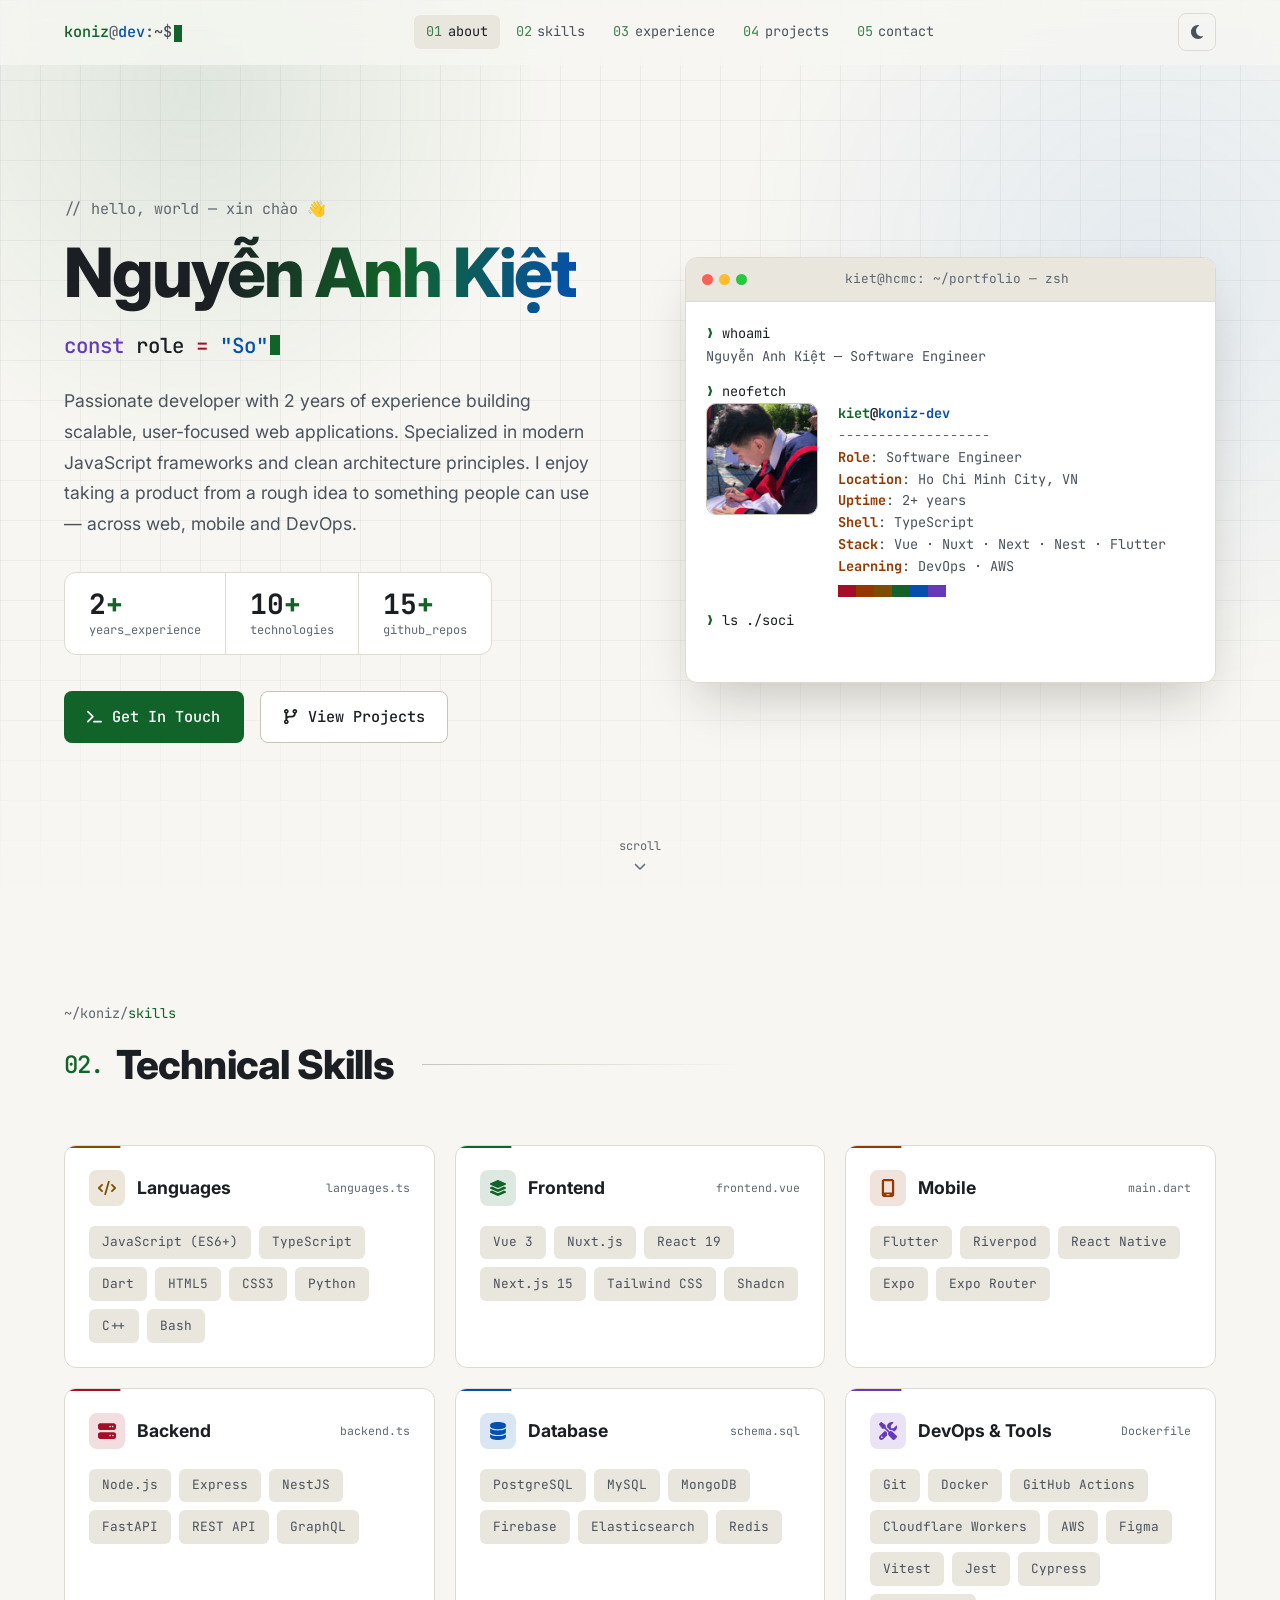
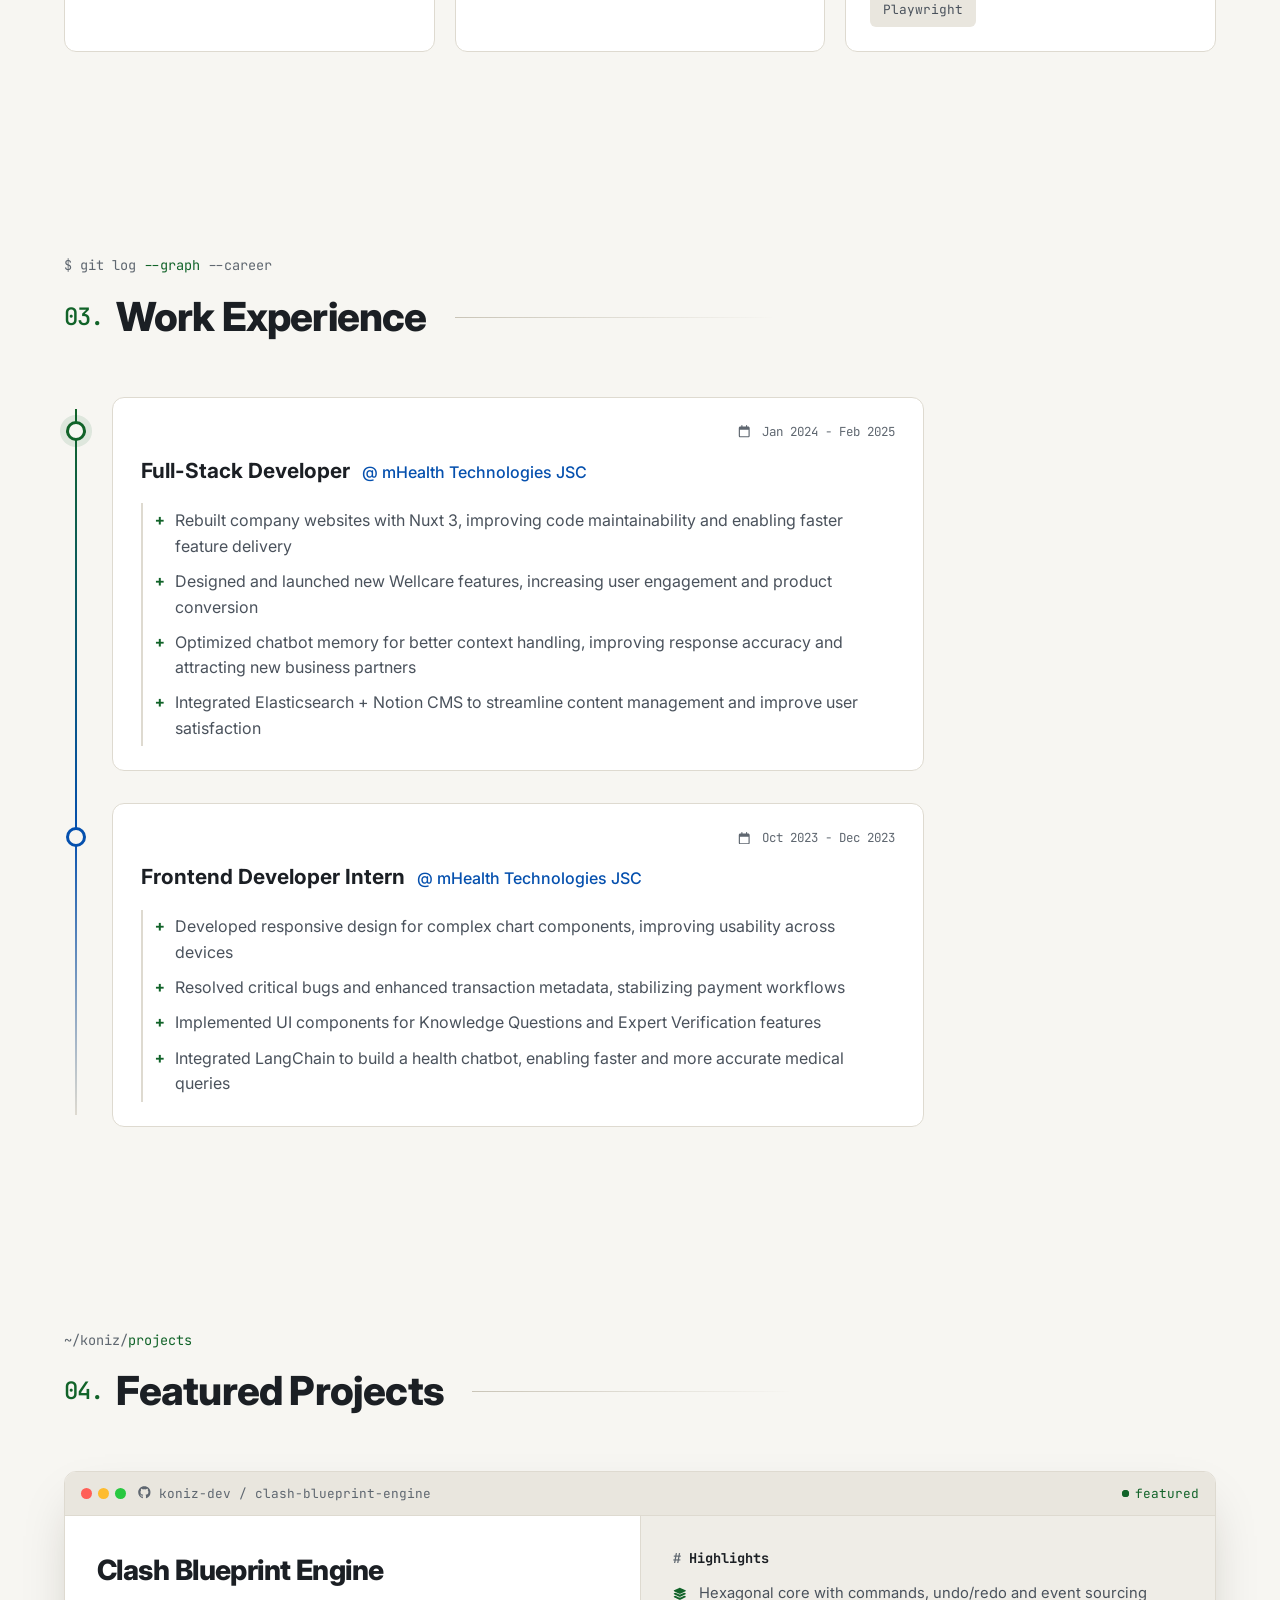
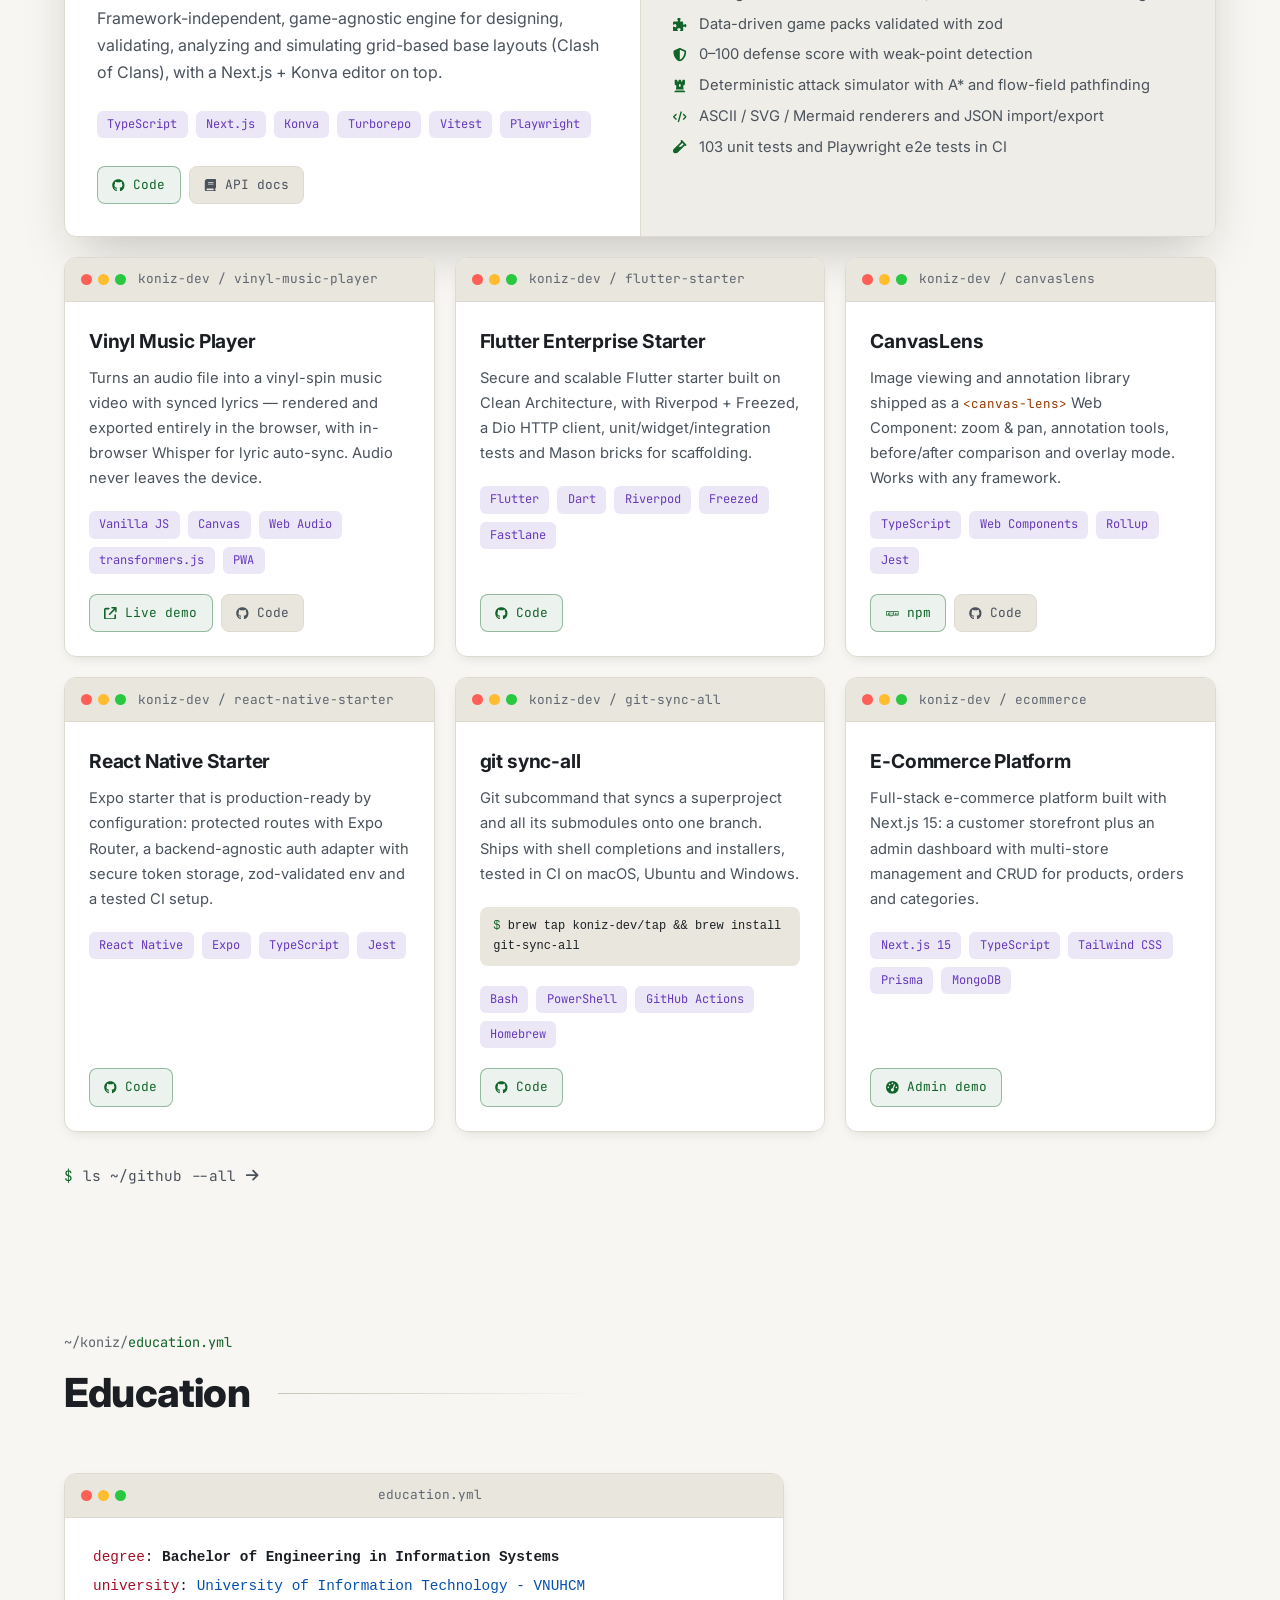
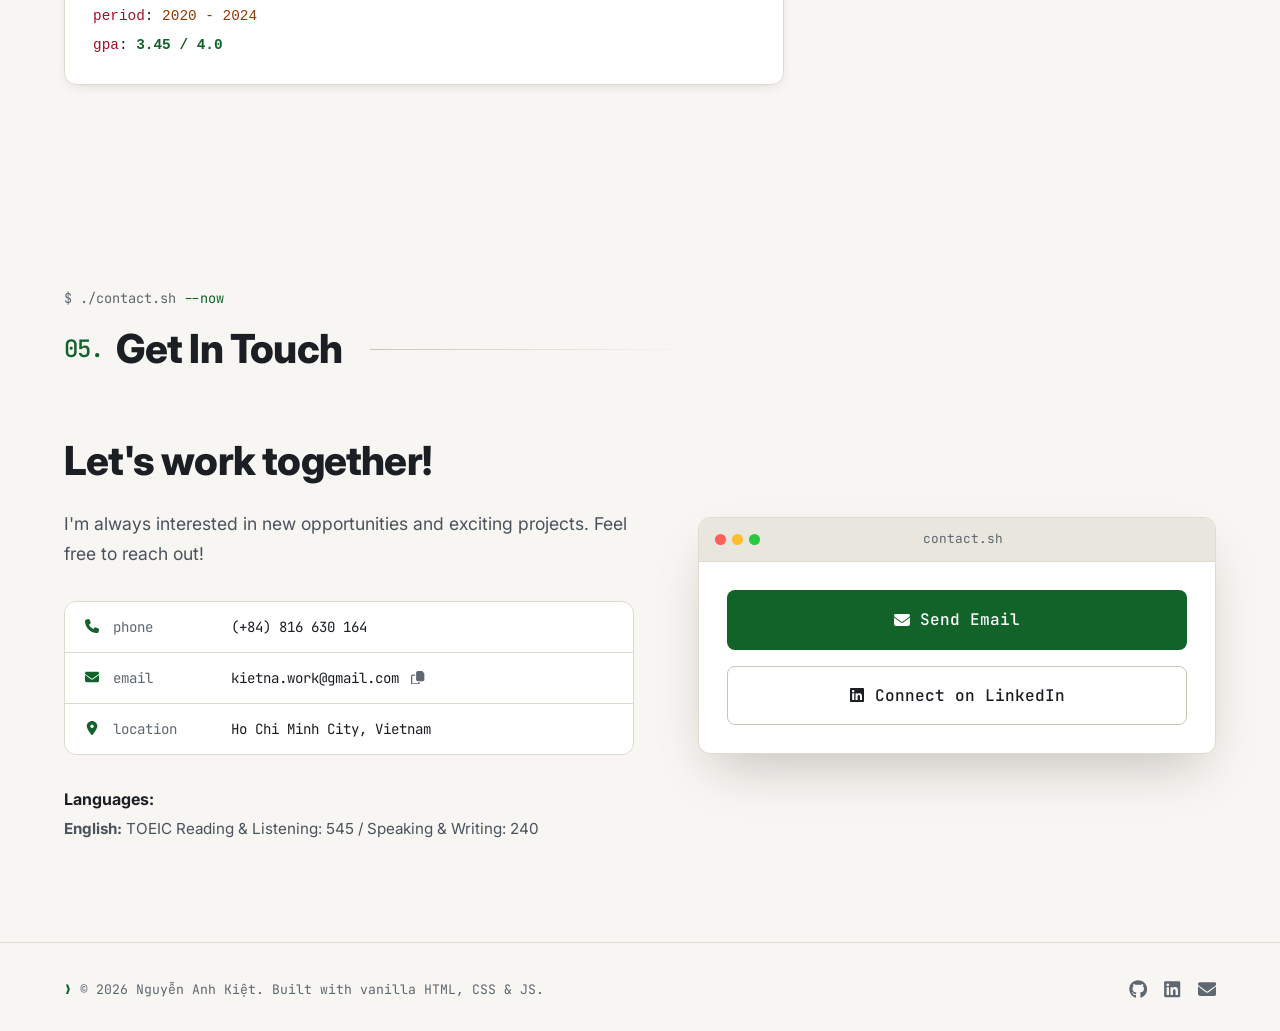
==== commit 6a5eeed1: "Refresh content from GitHub profile and optimize assets Content - Replace the broken e-commerce show" ====
--- a/index.html
+++ b/index.html
@@ -5,6 +5,19 @@
   <meta name="viewport" content="width=device-width, initial-scale=1.0">
   <title>Nguyễn Anh Kiệt - Software Engineer</title>
   <meta name="description" content="Nguyễn Anh Kiệt — Software Engineer building scalable, user-focused web applications with Vue, Nuxt, Next.js and Node.js.">
+  <meta name="author" content="Nguyễn Anh Kiệt">
+  <meta name="theme-color" content="#0b0f14">
+  <link rel="canonical" href="https://koniz-dev.github.io/koniz-portfolio/">
+  <link rel="icon" href="favicon.svg" type="image/svg+xml">
+  <meta property="og:type" content="website">
+  <meta property="og:url" content="https://koniz-dev.github.io/koniz-portfolio/">
+  <meta property="og:title" content="Nguyễn Anh Kiệt - Software Engineer">
+  <meta property="og:description" content="Software Engineer building scalable, user-focused web applications with Vue, Nuxt, Next.js and Node.js.">
+  <meta property="og:image" content="https://koniz-dev.github.io/koniz-portfolio/og.jpg">
+  <meta property="og:image:width" content="1200">
+  <meta property="og:image:height" content="630">
+  <meta property="og:image:alt" content="Nguyễn Anh Kiệt — Software Engineer">
+  <meta name="twitter:card" content="summary_large_image">
   <script>
     // Apply saved theme before paint to avoid a flash
     (function () {
@@ -18,10 +31,44 @@
   <link rel="preconnect" href="https://fonts.googleapis.com">
   <link rel="preconnect" href="https://fonts.gstatic.com" crossorigin>
   <link href="https://fonts.googleapis.com/css2?family=Inter:wght@400;500;600;700;800&family=JetBrains+Mono:wght@400;500;700&display=swap" rel="stylesheet">
-  <link rel="stylesheet" href="https://cdnjs.cloudflare.com/ajax/libs/font-awesome/6.4.0/css/all.min.css">
   <link rel="stylesheet" href="./style.css">
 </head>
 <body>
+  <!-- Icons: Font Awesome Free 6.4.0 by @fontawesome - https://fontawesome.com/license/free (Icons: CC BY 4.0) -->
+  <svg width="0" height="0" style="position:absolute" aria-hidden="true">
+    <symbol id="i-arrow-right" viewBox="0 0 448 512"><path d="M438.6 278.6c12.5-12.5 12.5-32.8 0-45.3l-160-160c-12.5-12.5-32.8-12.5-45.3 0s-12.5 32.8 0 45.3L338.8 224 32 224c-17.7 0-32 14.3-32 32s14.3 32 32 32l306.7 0L233.4 393.4c-12.5 12.5-12.5 32.8 0 45.3s32.8 12.5 45.3 0l160-160z"/></symbol>
+    <symbol id="i-arrow-up" viewBox="0 0 384 512"><path d="M214.6 41.4c-12.5-12.5-32.8-12.5-45.3 0l-160 160c-12.5 12.5-12.5 32.8 0 45.3s32.8 12.5 45.3 0L160 141.2V448c0 17.7 14.3 32 32 32s32-14.3 32-32V141.2L329.4 246.6c12.5 12.5 32.8 12.5 45.3 0s12.5-32.8 0-45.3l-160-160z"/></symbol>
+    <symbol id="i-arrow-up-right-from-square" viewBox="0 0 512 512"><path d="M320 0c-17.7 0-32 14.3-32 32s14.3 32 32 32h82.7L201.4 265.4c-12.5 12.5-12.5 32.8 0 45.3s32.8 12.5 45.3 0L448 109.3V192c0 17.7 14.3 32 32 32s32-14.3 32-32V32c0-17.7-14.3-32-32-32H320zM80 32C35.8 32 0 67.8 0 112V432c0 44.2 35.8 80 80 80H400c44.2 0 80-35.8 80-80V320c0-17.7-14.3-32-32-32s-32 14.3-32 32V432c0 8.8-7.2 16-16 16H80c-8.8 0-16-7.2-16-16V112c0-8.8 7.2-16 16-16H192c17.7 0 32-14.3 32-32s-14.3-32-32-32H80z"/></symbol>
+    <symbol id="i-bars" viewBox="0 0 448 512"><path d="M0 96C0 78.3 14.3 64 32 64H416c17.7 0 32 14.3 32 32s-14.3 32-32 32H32C14.3 128 0 113.7 0 96zM0 256c0-17.7 14.3-32 32-32H416c17.7 0 32 14.3 32 32s-14.3 32-32 32H32c-17.7 0-32-14.3-32-32zM448 416c0 17.7-14.3 32-32 32H32c-17.7 0-32-14.3-32-32s14.3-32 32-32H416c17.7 0 32 14.3 32 32z"/></symbol>
+    <symbol id="i-book" viewBox="0 0 448 512"><path d="M96 0C43 0 0 43 0 96V416c0 53 43 96 96 96H384h32c17.7 0 32-14.3 32-32s-14.3-32-32-32V384c17.7 0 32-14.3 32-32V32c0-17.7-14.3-32-32-32H384 96zm0 384H352v64H96c-17.7 0-32-14.3-32-32s14.3-32 32-32zm32-240c0-8.8 7.2-16 16-16H336c8.8 0 16 7.2 16 16s-7.2 16-16 16H144c-8.8 0-16-7.2-16-16zm16 48H336c8.8 0 16 7.2 16 16s-7.2 16-16 16H144c-8.8 0-16-7.2-16-16s7.2-16 16-16z"/></symbol>
+    <symbol id="i-calendar" viewBox="0 0 448 512"><path d="M152 24c0-13.3-10.7-24-24-24s-24 10.7-24 24V64H64C28.7 64 0 92.7 0 128v16 48V448c0 35.3 28.7 64 64 64H384c35.3 0 64-28.7 64-64V192 144 128c0-35.3-28.7-64-64-64H344V24c0-13.3-10.7-24-24-24s-24 10.7-24 24V64H152V24zM48 192H400V448c0 8.8-7.2 16-16 16H64c-8.8 0-16-7.2-16-16V192z"/></symbol>
+    <symbol id="i-chess-rook" viewBox="0 0 448 512"><path d="M32 192V48c0-8.8 7.2-16 16-16h64c8.8 0 16 7.2 16 16V88c0 4.4 3.6 8 8 8h32c4.4 0 8-3.6 8-8V48c0-8.8 7.2-16 16-16h64c8.8 0 16 7.2 16 16V88c0 4.4 3.6 8 8 8h32c4.4 0 8-3.6 8-8V48c0-8.8 7.2-16 16-16h64c8.8 0 16 7.2 16 16V192c0 10.1-4.7 19.6-12.8 25.6L352 256l16 144H80L96 256 44.8 217.6C36.7 211.6 32 202.1 32 192zm176 96h32c8.8 0 16-7.2 16-16V224c0-17.7-14.3-32-32-32s-32 14.3-32 32v48c0 8.8 7.2 16 16 16zM22.6 473.4L64 432H384l41.4 41.4c4.2 4.2 6.6 10 6.6 16c0 12.5-10.1 22.6-22.6 22.6H38.6C26.1 512 16 501.9 16 489.4c0-6 2.4-11.8 6.6-16z"/></symbol>
+    <symbol id="i-chevron-down" viewBox="0 0 512 512"><path d="M233.4 406.6c12.5 12.5 32.8 12.5 45.3 0l192-192c12.5-12.5 12.5-32.8 0-45.3s-32.8-12.5-45.3 0L256 338.7 86.6 169.4c-12.5-12.5-32.8-12.5-45.3 0s-12.5 32.8 0 45.3l192 192z"/></symbol>
+    <symbol id="i-code" viewBox="0 0 640 512"><path d="M392.8 1.2c-17-4.9-34.7 5-39.6 22l-128 448c-4.9 17 5 34.7 22 39.6s34.7-5 39.6-22l128-448c4.9-17-5-34.7-22-39.6zm80.6 120.1c-12.5 12.5-12.5 32.8 0 45.3L562.7 256l-89.4 89.4c-12.5 12.5-12.5 32.8 0 45.3s32.8 12.5 45.3 0l112-112c12.5-12.5 12.5-32.8 0-45.3l-112-112c-12.5-12.5-32.8-12.5-45.3 0zm-306.7 0c-12.5-12.5-32.8-12.5-45.3 0l-112 112c-12.5 12.5-12.5 32.8 0 45.3l112 112c12.5 12.5 32.8 12.5 45.3 0s12.5-32.8 0-45.3L77.3 256l89.4-89.4c12.5-12.5 12.5-32.8 0-45.3z"/></symbol>
+    <symbol id="i-code-branch" viewBox="0 0 448 512"><path d="M80 104a24 24 0 1 0 0-48 24 24 0 1 0 0 48zm80-24c0 32.8-19.7 61-48 73.3v87.8c18.8-10.9 40.7-17.1 64-17.1h96c35.3 0 64-28.7 64-64v-6.7C307.7 141 288 112.8 288 80c0-44.2 35.8-80 80-80s80 35.8 80 80c0 32.8-19.7 61-48 73.3V160c0 70.7-57.3 128-128 128H176c-35.3 0-64 28.7-64 64v6.7c28.3 12.3 48 40.5 48 73.3c0 44.2-35.8 80-80 80s-80-35.8-80-80c0-32.8 19.7-61 48-73.3V352 153.3C19.7 141 0 112.8 0 80C0 35.8 35.8 0 80 0s80 35.8 80 80zm232 0a24 24 0 1 0 -48 0 24 24 0 1 0 48 0zM80 456a24 24 0 1 0 0-48 24 24 0 1 0 0 48z"/></symbol>
+    <symbol id="i-copy" viewBox="0 0 512 512"><path d="M448 384H256c-35.3 0-64-28.7-64-64V64c0-35.3 28.7-64 64-64H396.1c12.7 0 24.9 5.1 33.9 14.1l67.9 67.9c9 9 14.1 21.2 14.1 33.9V320c0 35.3-28.7 64-64 64zM64 128h96v48H64c-8.8 0-16 7.2-16 16V448c0 8.8 7.2 16 16 16H256c8.8 0 16-7.2 16-16V416h48v32c0 35.3-28.7 64-64 64H64c-35.3 0-64-28.7-64-64V192c0-35.3 28.7-64 64-64z"/></symbol>
+    <symbol id="i-database" viewBox="0 0 448 512"><path d="M448 80v48c0 44.2-100.3 80-224 80S0 172.2 0 128V80C0 35.8 100.3 0 224 0S448 35.8 448 80zM393.2 214.7c20.8-7.4 39.9-16.9 54.8-28.6V288c0 44.2-100.3 80-224 80S0 332.2 0 288V186.1c14.9 11.8 34 21.2 54.8 28.6C99.7 230.7 159.5 240 224 240s124.3-9.3 169.2-25.3zM0 346.1c14.9 11.8 34 21.2 54.8 28.6C99.7 390.7 159.5 400 224 400s124.3-9.3 169.2-25.3c20.8-7.4 39.9-16.9 54.8-28.6V432c0 44.2-100.3 80-224 80S0 476.2 0 432V346.1z"/></symbol>
+    <symbol id="i-envelope" viewBox="0 0 512 512"><path d="M48 64C21.5 64 0 85.5 0 112c0 15.1 7.1 29.3 19.2 38.4L236.8 313.6c11.4 8.5 27 8.5 38.4 0L492.8 150.4c12.1-9.1 19.2-23.3 19.2-38.4c0-26.5-21.5-48-48-48H48zM0 176V384c0 35.3 28.7 64 64 64H448c35.3 0 64-28.7 64-64V176L294.4 339.2c-22.8 17.1-54 17.1-76.8 0L0 176z"/></symbol>
+    <symbol id="i-gauge-high" viewBox="0 0 512 512"><path d="M0 256a256 256 0 1 1 512 0A256 256 0 1 1 0 256zM288 96a32 32 0 1 0 -64 0 32 32 0 1 0 64 0zM256 416c35.3 0 64-28.7 64-64c0-17.4-6.9-33.1-18.1-44.6L366 161.7c5.3-12.1-.2-26.3-12.3-31.6s-26.3 .2-31.6 12.3L257.9 288c-.6 0-1.3 0-1.9 0c-35.3 0-64 28.7-64 64s28.7 64 64 64zM176 144a32 32 0 1 0 -64 0 32 32 0 1 0 64 0zM96 288a32 32 0 1 0 0-64 32 32 0 1 0 0 64zm352-32a32 32 0 1 0 -64 0 32 32 0 1 0 64 0z"/></symbol>
+    <symbol id="i-github" viewBox="0 0 496 512"><path d="M165.9 397.4c0 2-2.3 3.6-5.2 3.6-3.3.3-5.6-1.3-5.6-3.6 0-2 2.3-3.6 5.2-3.6 3-.3 5.6 1.3 5.6 3.6zm-31.1-4.5c-.7 2 1.3 4.3 4.3 4.9 2.6 1 5.6 0 6.2-2s-1.3-4.3-4.3-5.2c-2.6-.7-5.5.3-6.2 2.3zm44.2-1.7c-2.9.7-4.9 2.6-4.6 4.9.3 2 2.9 3.3 5.9 2.6 2.9-.7 4.9-2.6 4.6-4.6-.3-1.9-3-3.2-5.9-2.9zM244.8 8C106.1 8 0 113.3 0 252c0 110.9 69.8 205.8 169.5 239.2 12.8 2.3 17.3-5.6 17.3-12.1 0-6.2-.3-40.4-.3-61.4 0 0-70 15-84.7-29.8 0 0-11.4-29.1-27.8-36.6 0 0-22.9-15.7 1.6-15.4 0 0 24.9 2 38.6 25.8 21.9 38.6 58.6 27.5 72.9 20.9 2.3-16 8.8-27.1 16-33.7-55.9-6.2-112.3-14.3-112.3-110.5 0-27.5 7.6-41.3 23.6-58.9-2.6-6.5-11.1-33.3 2.6-67.9 20.9-6.5 69 27 69 27 20-5.6 41.5-8.5 62.8-8.5s42.8 2.9 62.8 8.5c0 0 48.1-33.6 69-27 13.7 34.7 5.2 61.4 2.6 67.9 16 17.7 25.8 31.5 25.8 58.9 0 96.5-58.9 104.2-114.8 110.5 9.2 7.9 17 22.9 17 46.4 0 33.7-.3 75.4-.3 83.6 0 6.5 4.6 14.4 17.3 12.1C428.2 457.8 496 362.9 496 252 496 113.3 383.5 8 244.8 8zM97.2 352.9c-1.3 1-1 3.3.7 5.2 1.6 1.6 3.9 2.3 5.2 1 1.3-1 1-3.3-.7-5.2-1.6-1.6-3.9-2.3-5.2-1zm-10.8-8.1c-.7 1.3.3 2.9 2.3 3.9 1.6 1 3.6.7 4.3-.7.7-1.3-.3-2.9-2.3-3.9-2-.6-3.6-.3-4.3.7zm32.4 35.6c-1.6 1.3-1 4.3 1.3 6.2 2.3 2.3 5.2 2.6 6.5 1 1.3-1.3.7-4.3-1.3-6.2-2.2-2.3-5.2-2.6-6.5-1zm-11.4-14.7c-1.6 1-1.6 3.6 0 5.9 1.6 2.3 4.3 3.3 5.6 2.3 1.6-1.3 1.6-3.9 0-6.2-1.4-2.3-4-3.3-5.6-2z"/></symbol>
+    <symbol id="i-hackerrank" viewBox="0 0 512 512"><path d="M477.5 128C463 103.05 285.13 0 256.16 0S49.25 102.79 34.84 128s-14.49 230.8 0 256 192.38 128 221.32 128S463 409.08 477.49 384s14.51-231 .01-256zM316.13 414.22c-4 0-40.91-35.77-38-38.69.87-.87 6.26-1.48 17.55-1.83 0-26.23.59-68.59.94-86.32 0-2-.44-3.43-.44-5.85h-79.93c0 7.1-.46 36.2 1.37 72.88.23 4.54-1.58 6-5.74 5.94-10.13 0-20.27-.11-30.41-.08-4.1 0-5.87-1.53-5.74-6.11.92-33.44 3-84-.15-212.67v-3.17c-9.67-.35-16.38-1-17.26-1.84-2.92-2.92 34.54-38.69 38.49-38.69s41.17 35.78 38.27 38.69c-.87.87-7.9 1.49-16.77 1.84v3.16c-2.42 25.75-2 79.59-2.63 105.39h80.26c0-4.55.39-34.74-1.2-83.64-.1-3.39.95-5.17 4.21-5.2 11.07-.08 22.15-.13 33.23-.06 3.46 0 4.57 1.72 4.5 5.38C333 354.64 336 341.29 336 373.69c8.87.35 16.82 1 17.69 1.84 2.88 2.91-33.62 38.69-37.58 38.69z"/></symbol>
+    <symbol id="i-layer-group" viewBox="0 0 576 512"><path d="M264.5 5.2c14.9-6.9 32.1-6.9 47 0l218.6 101c8.5 3.9 13.9 12.4 13.9 21.8s-5.4 17.9-13.9 21.8l-218.6 101c-14.9 6.9-32.1 6.9-47 0L45.9 149.8C37.4 145.8 32 137.3 32 128s5.4-17.9 13.9-21.8L264.5 5.2zM476.9 209.6l53.2 24.6c8.5 3.9 13.9 12.4 13.9 21.8s-5.4 17.9-13.9 21.8l-218.6 101c-14.9 6.9-32.1 6.9-47 0L45.9 277.8C37.4 273.8 32 265.3 32 256s5.4-17.9 13.9-21.8l53.2-24.6 152 70.2c23.4 10.8 50.4 10.8 73.8 0l152-70.2zm-152 198.2l152-70.2 53.2 24.6c8.5 3.9 13.9 12.4 13.9 21.8s-5.4 17.9-13.9 21.8l-218.6 101c-14.9 6.9-32.1 6.9-47 0L45.9 405.8C37.4 401.8 32 393.3 32 384s5.4-17.9 13.9-21.8l53.2-24.6 152 70.2c23.4 10.8 50.4 10.8 73.8 0z"/></symbol>
+    <symbol id="i-linkedin" viewBox="0 0 448 512"><path d="M416 32H31.9C14.3 32 0 46.5 0 64.3v383.4C0 465.5 14.3 480 31.9 480H416c17.6 0 32-14.5 32-32.3V64.3c0-17.8-14.4-32.3-32-32.3zM135.4 416H69V202.2h66.5V416zm-33.2-243c-21.3 0-38.5-17.3-38.5-38.5S80.9 96 102.2 96c21.2 0 38.5 17.3 38.5 38.5 0 21.3-17.2 38.5-38.5 38.5zm282.1 243h-66.4V312c0-24.8-.5-56.7-34.5-56.7-34.6 0-39.9 27-39.9 54.9V416h-66.4V202.2h63.7v29.2h.9c8.9-16.8 30.6-34.5 62.9-34.5 67.2 0 79.7 44.3 79.7 101.9V416z"/></symbol>
+    <symbol id="i-location-dot" viewBox="0 0 384 512"><path d="M215.7 499.2C267 435 384 279.4 384 192C384 86 298 0 192 0S0 86 0 192c0 87.4 117 243 168.3 307.2c12.3 15.3 35.1 15.3 47.4 0zM192 128a64 64 0 1 1 0 128 64 64 0 1 1 0-128z"/></symbol>
+    <symbol id="i-mobile-screen" viewBox="0 0 384 512"><path d="M16 64C16 28.7 44.7 0 80 0H304c35.3 0 64 28.7 64 64V448c0 35.3-28.7 64-64 64H80c-35.3 0-64-28.7-64-64V64zM144 448c0 8.8 7.2 16 16 16h64c8.8 0 16-7.2 16-16s-7.2-16-16-16H160c-8.8 0-16 7.2-16 16zM304 64H80V384H304V64z"/></symbol>
+    <symbol id="i-moon" viewBox="0 0 384 512"><path d="M223.5 32C100 32 0 132.3 0 256S100 480 223.5 480c60.6 0 115.5-24.2 155.8-63.4c5-4.9 6.3-12.5 3.1-18.7s-10.1-9.7-17-8.5c-9.8 1.7-19.8 2.6-30.1 2.6c-96.9 0-175.5-78.8-175.5-176c0-65.8 36-123.1 89.3-153.3c6.1-3.5 9.2-10.5 7.7-17.3s-7.3-11.9-14.3-12.5c-6.3-.5-12.6-.8-19-.8z"/></symbol>
+    <symbol id="i-npm" viewBox="0 0 576 512"><path d="M288 288h-32v-64h32v64zm288-128v192H288v32H160v-32H0V160h576zm-416 32H32v128h64v-96h32v96h32V192zm160 0H192v160h64v-32h64V192zm224 0H352v128h64v-96h32v96h32v-96h32v96h32V192z"/></symbol>
+    <symbol id="i-phone" viewBox="0 0 512 512"><path d="M164.9 24.6c-7.7-18.6-28-28.5-47.4-23.2l-88 24C12.1 30.2 0 46 0 64C0 311.4 200.6 512 448 512c18 0 33.8-12.1 38.6-29.5l24-88c5.3-19.4-4.6-39.7-23.2-47.4l-96-40c-16.3-6.8-35.2-2.1-46.3 11.6L304.7 368C234.3 334.7 177.3 277.7 144 207.3L193.3 167c13.7-11.2 18.4-30 11.6-46.3l-40-96z"/></symbol>
+    <symbol id="i-puzzle-piece" viewBox="0 0 512 512"><path d="M192 104.8c0-9.2-5.8-17.3-13.2-22.8C167.2 73.3 160 61.3 160 48c0-26.5 28.7-48 64-48s64 21.5 64 48c0 13.3-7.2 25.3-18.8 34c-7.4 5.5-13.2 13.6-13.2 22.8v0c0 12.8 10.4 23.2 23.2 23.2H336c26.5 0 48 21.5 48 48v56.8c0 12.8 10.4 23.2 23.2 23.2v0c9.2 0 17.3-5.8 22.8-13.2c8.7-11.6 20.7-18.8 34-18.8c26.5 0 48 28.7 48 64s-21.5 64-48 64c-13.3 0-25.3-7.2-34-18.8c-5.5-7.4-13.6-13.2-22.8-13.2v0c-12.8 0-23.2 10.4-23.2 23.2V464c0 26.5-21.5 48-48 48H279.2c-12.8 0-23.2-10.4-23.2-23.2v0c0-9.2 5.8-17.3 13.2-22.8c11.6-8.7 18.8-20.7 18.8-34c0-26.5-28.7-48-64-48s-64 21.5-64 48c0 13.3 7.2 25.3 18.8 34c7.4 5.5 13.2 13.6 13.2 22.8v0c0 12.8-10.4 23.2-23.2 23.2H48c-26.5 0-48-21.5-48-48V343.2C0 330.4 10.4 320 23.2 320v0c9.2 0 17.3 5.8 22.8 13.2C54.7 344.8 66.7 352 80 352c26.5 0 48-28.7 48-64s-21.5-64-48-64c-13.3 0-25.3 7.2-34 18.8C40.5 250.2 32.4 256 23.2 256v0C10.4 256 0 245.6 0 232.8V176c0-26.5 21.5-48 48-48H168.8c12.8 0 23.2-10.4 23.2-23.2v0z"/></symbol>
+    <symbol id="i-screwdriver-wrench" viewBox="0 0 512 512"><path d="M78.6 5C69.1-2.4 55.6-1.5 47 7L7 47c-8.5 8.5-9.4 22-2.1 31.6l80 104c4.5 5.9 11.6 9.4 19 9.4h54.1l109 109c-14.7 29-10 65.4 14.3 89.6l112 112c12.5 12.5 32.8 12.5 45.3 0l64-64c12.5-12.5 12.5-32.8 0-45.3l-112-112c-24.2-24.2-60.6-29-89.6-14.3l-109-109V104c0-7.5-3.5-14.5-9.4-19L78.6 5zM19.9 396.1C7.2 408.8 0 426.1 0 444.1C0 481.6 30.4 512 67.9 512c18 0 35.3-7.2 48-19.9L233.7 374.3c-7.8-20.9-9-43.6-3.6-65.1l-61.7-61.7L19.9 396.1zM512 144c0-10.5-1.1-20.7-3.2-30.5c-2.4-11.2-16.1-14.1-24.2-6l-63.9 63.9c-3 3-7.1 4.7-11.3 4.7H352c-8.8 0-16-7.2-16-16V102.6c0-4.2 1.7-8.3 4.7-11.3l63.9-63.9c8.1-8.1 5.2-21.8-6-24.2C388.7 1.1 378.5 0 368 0C288.5 0 224 64.5 224 144l0 .8 85.3 85.3c36-9.1 75.8 .5 104 28.7L429 274.5c49-23 83-72.8 83-130.5zM56 432a24 24 0 1 1 48 0 24 24 0 1 1 -48 0z"/></symbol>
+    <symbol id="i-server" viewBox="0 0 512 512"><path d="M64 32C28.7 32 0 60.7 0 96v64c0 35.3 28.7 64 64 64H448c35.3 0 64-28.7 64-64V96c0-35.3-28.7-64-64-64H64zm280 72a24 24 0 1 1 0 48 24 24 0 1 1 0-48zm48 24a24 24 0 1 1 48 0 24 24 0 1 1 -48 0zM64 288c-35.3 0-64 28.7-64 64v64c0 35.3 28.7 64 64 64H448c35.3 0 64-28.7 64-64V352c0-35.3-28.7-64-64-64H64zm280 72a24 24 0 1 1 0 48 24 24 0 1 1 0-48zm56 24a24 24 0 1 1 48 0 24 24 0 1 1 -48 0z"/></symbol>
+    <symbol id="i-shield-halved" viewBox="0 0 512 512"><path d="M256 0c4.6 0 9.2 1 13.4 2.9L457.7 82.8c22 9.3 38.4 31 38.3 57.2c-.5 99.2-41.3 280.7-213.6 363.2c-16.7 8-36.1 8-52.8 0C57.3 420.7 16.5 239.2 16 140c-.1-26.2 16.3-47.9 38.3-57.2L242.7 2.9C246.8 1 251.4 0 256 0zm0 66.8V444.8C394 378 431.1 230.1 432 141.4L256 66.8l0 0z"/></symbol>
+    <symbol id="i-sun" viewBox="0 0 512 512"><path d="M361.5 1.2c5 2.1 8.6 6.6 9.6 11.9L391 121l107.9 19.8c5.3 1 9.8 4.6 11.9 9.6s1.5 10.7-1.6 15.2L446.9 256l62.3 90.3c3.1 4.5 3.7 10.2 1.6 15.2s-6.6 8.6-11.9 9.6L391 391 371.1 498.9c-1 5.3-4.6 9.8-9.6 11.9s-10.7 1.5-15.2-1.6L256 446.9l-90.3 62.3c-4.5 3.1-10.2 3.7-15.2 1.6s-8.6-6.6-9.6-11.9L121 391 13.1 371.1c-5.3-1-9.8-4.6-11.9-9.6s-1.5-10.7 1.6-15.2L65.1 256 2.8 165.7c-3.1-4.5-3.7-10.2-1.6-15.2s6.6-8.6 11.9-9.6L121 121 140.9 13.1c1-5.3 4.6-9.8 9.6-11.9s10.7-1.5 15.2 1.6L256 65.1 346.3 2.8c4.5-3.1 10.2-3.7 15.2-1.6zM160 256a96 96 0 1 1 192 0 96 96 0 1 1 -192 0zm224 0a128 128 0 1 0 -256 0 128 128 0 1 0 256 0z"/></symbol>
+    <symbol id="i-terminal" viewBox="0 0 576 512"><path d="M9.4 86.6C-3.1 74.1-3.1 53.9 9.4 41.4s32.8-12.5 45.3 0l192 192c12.5 12.5 12.5 32.8 0 45.3l-192 192c-12.5 12.5-32.8 12.5-45.3 0s-12.5-32.8 0-45.3L178.7 256 9.4 86.6zM256 416H544c17.7 0 32 14.3 32 32s-14.3 32-32 32H256c-17.7 0-32-14.3-32-32s14.3-32 32-32z"/></symbol>
+    <symbol id="i-user" viewBox="0 0 448 512"><path d="M224 256A128 128 0 1 0 224 0a128 128 0 1 0 0 256zm-45.7 48C79.8 304 0 383.8 0 482.3C0 498.7 13.3 512 29.7 512H418.3c16.4 0 29.7-13.3 29.7-29.7C448 383.8 368.2 304 269.7 304H178.3z"/></symbol>
+    <symbol id="i-vial" viewBox="0 0 512 512"><path d="M342.6 9.4c-12.5-12.5-32.8-12.5-45.3 0s-12.5 32.8 0 45.3l9.4 9.4L28.1 342.6C10.1 360.6 0 385 0 410.5V416c0 53 43 96 96 96h5.5c25.5 0 49.9-10.1 67.9-28.1L448 205.3l9.4 9.4c12.5 12.5 32.8 12.5 45.3 0s12.5-32.8 0-45.3l-32-32-96-96-32-32zM205.3 256L352 109.3 402.7 160l-96 96H205.3z"/></symbol>
+    <symbol id="i-xmark" viewBox="0 0 384 512"><path d="M342.6 150.6c12.5-12.5 12.5-32.8 0-45.3s-32.8-12.5-45.3 0L192 210.7 86.6 105.4c-12.5-12.5-32.8-12.5-45.3 0s-12.5 32.8 0 45.3L146.7 256 41.4 361.4c-12.5 12.5-12.5 32.8 0 45.3s32.8 12.5 45.3 0L192 301.3 297.4 406.6c12.5 12.5 32.8 12.5 45.3 0s12.5-32.8 0-45.3L237.3 256 342.6 150.6z"/></symbol>
+  </svg>
   <div class="scroll-progress" id="scrollProgress"></div>
   <div class="bg-grid" aria-hidden="true"></div>
 
@@ -40,10 +87,10 @@
       </div>
       <div class="nav-actions">
         <button class="icon-btn theme-toggle" id="themeToggle" aria-label="Toggle theme">
-          <i class="fas fa-sun"></i>
+          <svg class="icon" aria-hidden="true"><use href="#i-sun"/></svg>
         </button>
         <button class="icon-btn menu-toggle" id="menuToggle" aria-label="Open menu" aria-expanded="false" aria-controls="navLinks">
-          <i class="fas fa-bars"></i>
+          <svg class="icon" aria-hidden="true"><use href="#i-bars"/></svg>
         </button>
       </div>
     </div>
@@ -65,6 +112,7 @@
           <p class="hero-description">
             Passionate developer with 2 years of experience building scalable, user-focused web applications.
             Specialized in modern JavaScript frameworks and clean architecture principles.
+            I enjoy taking a product from a rough idea to something people can use — across web, mobile and DevOps.
           </p>
           <div class="hero-stats">
             <div class="stat">
@@ -76,17 +124,17 @@
               <span class="stat-label">technologies</span>
             </div>
             <div class="stat">
-              <span class="stat-number" data-count="5">5</span><span class="stat-plus">+</span>
-              <span class="stat-label">projects</span>
+              <span class="stat-number" data-count="15">15</span><span class="stat-plus">+</span>
+              <span class="stat-label">github_repos</span>
             </div>
           </div>
           <div class="hero-actions">
             <a href="#contact" class="btn btn-primary">
-              <i class="fas fa-terminal"></i>
+              <svg class="icon" aria-hidden="true"><use href="#i-terminal"/></svg>
               Get In Touch
             </a>
             <a href="#projects" class="btn btn-secondary">
-              <i class="fas fa-code-branch"></i>
+              <svg class="icon" aria-hidden="true"><use href="#i-code-branch"/></svg>
               View Projects
             </a>
           </div>
@@ -104,9 +152,9 @@
               <div class="term-line" data-step="2"><span class="t-prompt">❯</span> <span class="t-cmd" data-type="neofetch"></span></div>
               <div class="term-out neofetch" data-step="3">
                 <div class="profile-avatar">
-                  <img src="avatar.jpg" alt="Nguyễn Anh Kiệt" class="avatar-image" onerror="this.style.display='none'; this.nextElementSibling.style.display='flex';">
+                  <img src="avatar.jpg" alt="Nguyễn Anh Kiệt" class="avatar-image" width="256" height="256" decoding="async" onerror="this.style.display='none'; this.nextElementSibling.style.display='flex';">
                   <div class="avatar-fallback" style="display: none;">
-                    <i class="fas fa-user"></i>
+                    <svg class="icon" aria-hidden="true"><use href="#i-user"/></svg>
                   </div>
                 </div>
                 <div class="neo-info">
@@ -116,20 +164,27 @@
                   <div><span class="neo-key">Location</span>: Ho Chi Minh City, VN</div>
                   <div><span class="neo-key">Uptime</span>: 2+ years</div>
                   <div><span class="neo-key">Shell</span>: TypeScript</div>
-                  <div><span class="neo-key">Stack</span>: Vue · Nuxt · Next · Nest</div>
+                  <div><span class="neo-key">Stack</span>: Vue · Nuxt · Next · Nest · Flutter</div>
+                  <div><span class="neo-key">Learning</span>: DevOps · AWS</div>
                   <div class="neo-palette"><i></i><i></i><i></i><i></i><i></i><i></i></div>
                 </div>
               </div>
               <div class="term-line" data-step="4"><span class="t-prompt">❯</span> <span class="t-cmd" data-type="ls ./socials"></span></div>
               <div class="term-out social-links" data-step="5">
                 <a href="https://github.com/koniz-dev" target="_blank" rel="noopener" class="social-link">
-                  <i class="fab fa-github"></i> github
+                  <svg class="icon" aria-hidden="true"><use href="#i-github"/></svg> github
                 </a>
                 <a href="https://www.linkedin.com/in/kiet-nguyen-583463276" target="_blank" rel="noopener" class="social-link">
-                  <i class="fab fa-linkedin"></i> linkedin
+                  <svg class="icon" aria-hidden="true"><use href="#i-linkedin"/></svg> linkedin
                 </a>
                 <a href="mailto:kietna.work@gmail.com" class="social-link">
-                  <i class="fas fa-envelope"></i> email
+                  <svg class="icon" aria-hidden="true"><use href="#i-envelope"/></svg> email
+                </a>
+                <a href="https://leetcode.com/koniz-dev/" target="_blank" rel="noopener" class="social-link">
+                  <svg class="icon" aria-hidden="true"><use href="#i-code"/></svg> leetcode
+                </a>
+                <a href="https://www.hackerrank.com/koniz_dev" target="_blank" rel="noopener" class="social-link">
+                  <svg class="icon" aria-hidden="true"><use href="#i-hackerrank"/></svg> hackerrank
                 </a>
               </div>
               <div class="term-line" data-step="6"><span class="t-prompt">❯</span> <span class="cursor" aria-hidden="true"></span></div>
@@ -139,7 +194,7 @@
       </div>
       <a href="#skills" class="scroll-hint" aria-label="Scroll to skills">
         <span>scroll</span>
-        <i class="fas fa-chevron-down"></i>
+        <svg class="icon" aria-hidden="true"><use href="#i-chevron-down"/></svg>
       </a>
     </section>
 
@@ -153,22 +208,25 @@
         <div class="skills-grid">
           <div class="skill-category reveal" style="--accent: var(--c-yellow)">
             <h3 class="category-title">
-              <i class="fas fa-code"></i>
+              <svg class="icon" aria-hidden="true"><use href="#i-code"/></svg>
               Languages
               <span class="file-ext">languages.ts</span>
             </h3>
             <div class="skill-tags">
               <span class="skill-tag">JavaScript (ES6+)</span>
               <span class="skill-tag">TypeScript</span>
+              <span class="skill-tag">Dart</span>
               <span class="skill-tag">HTML5</span>
               <span class="skill-tag">CSS3</span>
               <span class="skill-tag">Python</span>
+              <span class="skill-tag">C++</span>
+              <span class="skill-tag">Bash</span>
             </div>
           </div>
 
           <div class="skill-category reveal" style="--accent: var(--c-green)">
             <h3 class="category-title">
-              <i class="fas fa-layer-group"></i>
+              <svg class="icon" aria-hidden="true"><use href="#i-layer-group"/></svg>
               Frontend
               <span class="file-ext">frontend.vue</span>
             </h3>
@@ -182,9 +240,24 @@
             </div>
           </div>
 
+          <div class="skill-category reveal" style="--accent: var(--c-orange)">
+            <h3 class="category-title">
+              <svg class="icon" aria-hidden="true"><use href="#i-mobile-screen"/></svg>
+              Mobile
+              <span class="file-ext">main.dart</span>
+            </h3>
+            <div class="skill-tags">
+              <span class="skill-tag">Flutter</span>
+              <span class="skill-tag">Riverpod</span>
+              <span class="skill-tag">React Native</span>
+              <span class="skill-tag">Expo</span>
+              <span class="skill-tag">Expo Router</span>
+            </div>
+          </div>
+
           <div class="skill-category reveal" style="--accent: var(--c-pink)">
             <h3 class="category-title">
-              <i class="fas fa-server"></i>
+              <svg class="icon" aria-hidden="true"><use href="#i-server"/></svg>
               Backend
               <span class="file-ext">backend.ts</span>
             </h3>
@@ -200,7 +273,7 @@
 
           <div class="skill-category reveal" style="--accent: var(--c-blue)">
             <h3 class="category-title">
-              <i class="fas fa-database"></i>
+              <svg class="icon" aria-hidden="true"><use href="#i-database"/></svg>
               Database
               <span class="file-ext">schema.sql</span>
             </h3>
@@ -216,15 +289,19 @@
 
           <div class="skill-category reveal" style="--accent: var(--c-purple)">
             <h3 class="category-title">
-              <i class="fas fa-tools"></i>
-              Tools &amp; Others
+              <svg class="icon" aria-hidden="true"><use href="#i-screwdriver-wrench"/></svg>
+              DevOps &amp; Tools
               <span class="file-ext">Dockerfile</span>
             </h3>
             <div class="skill-tags">
               <span class="skill-tag">Git</span>
               <span class="skill-tag">Docker</span>
+              <span class="skill-tag">GitHub Actions</span>
+              <span class="skill-tag">Cloudflare Workers</span>
+              <span class="skill-tag">AWS</span>
               <span class="skill-tag">Figma</span>
               <span class="skill-tag">Vitest</span>
+              <span class="skill-tag">Jest</span>
               <span class="skill-tag">Cypress</span>
               <span class="skill-tag">Playwright</span>
             </div>
@@ -245,7 +322,7 @@
             <div class="timeline-marker"></div>
             <div class="timeline-content">
               <div class="commit-meta">
-                <span class="duration"><i class="far fa-calendar"></i> Jan 2024 - Feb 2025</span>
+                <span class="duration"><svg class="icon" aria-hidden="true"><use href="#i-calendar"/></svg> Jan 2024 - Feb 2025</span>
               </div>
               <div class="timeline-header">
                 <h3 class="job-title">Full-Stack Developer</h3>
@@ -264,7 +341,7 @@
             <div class="timeline-marker"></div>
             <div class="timeline-content">
               <div class="commit-meta">
-                <span class="duration"><i class="far fa-calendar"></i> Oct 2023 - Dec 2023</span>
+                <span class="duration"><svg class="icon" aria-hidden="true"><use href="#i-calendar"/></svg> Oct 2023 - Dec 2023</span>
               </div>
               <div class="timeline-header">
                 <h3 class="job-title">Frontend Developer Intern</h3>
@@ -289,65 +366,208 @@
           <span class="section-path">~/koniz/<span class="c-accent">projects</span></span>
           <h2 class="section-title"><span class="section-num">04.</span> Featured Projects</h2>
         </header>
+
+        <article class="project-card window reveal">
+          <div class="window-bar">
+            <span class="dots"><i></i><i></i><i></i></span>
+            <span class="window-title"><svg class="icon" aria-hidden="true"><use href="#i-github"/></svg> koniz-dev / clash-blueprint-engine</span>
+            <span class="badge-live"><i></i> featured</span>
+          </div>
+          <div class="project-body">
+            <div class="project-main">
+              <h3 class="project-title">Clash Blueprint Engine</h3>
+              <p class="project-description">
+                Framework-independent, game-agnostic engine for designing, validating, analyzing and simulating grid-based base layouts (Clash of Clans), with a Next.js + Konva editor on top.
+              </p>
+              <div class="project-tech">
+                <span class="tech-tag">TypeScript</span>
+                <span class="tech-tag">Next.js</span>
+                <span class="tech-tag">Konva</span>
+                <span class="tech-tag">Turborepo</span>
+                <span class="tech-tag">Vitest</span>
+                <span class="tech-tag">Playwright</span>
+              </div>
+              <div class="project-links">
+                <a href="https://github.com/koniz-dev/clash-blueprint-engine" target="_blank" rel="noopener" class="project-link project-link-primary">
+                  <svg class="icon" aria-hidden="true"><use href="#i-github"/></svg>
+                  <span>Code</span>
+                </a>
+                <a href="https://koniz-dev.github.io/clash-blueprint-engine/" target="_blank" rel="noopener" class="project-link">
+                  <svg class="icon" aria-hidden="true"><use href="#i-book"/></svg>
+                  <span>API docs</span>
+                </a>
+              </div>
+            </div>
+
+            <div class="project-features">
+              <h4><span class="c-muted">#</span> Highlights</h4>
+              <ul class="feature-list">
+                <li><svg class="icon" aria-hidden="true"><use href="#i-layer-group"/></svg> Hexagonal core with commands, undo/redo and event sourcing</li>
+                <li><svg class="icon" aria-hidden="true"><use href="#i-puzzle-piece"/></svg> Data-driven game packs validated with zod</li>
+                <li><svg class="icon" aria-hidden="true"><use href="#i-shield-halved"/></svg> 0–100 defense score with weak-point detection</li>
+                <li><svg class="icon" aria-hidden="true"><use href="#i-chess-rook"/></svg> Deterministic attack simulator with A* and flow-field pathfinding</li>
+                <li><svg class="icon" aria-hidden="true"><use href="#i-code"/></svg> ASCII / SVG / Mermaid renderers and JSON import/export</li>
+                <li><svg class="icon" aria-hidden="true"><use href="#i-vial"/></svg> 103 unit tests and Playwright e2e tests in CI</li>
+              </ul>
+            </div>
+          </div>
+        </article>
+
         <div class="projects-grid">
-          <article class="project-card window reveal">
+          <article class="project-tile window reveal">
             <div class="window-bar">
               <span class="dots"><i></i><i></i><i></i></span>
-              <span class="window-title"><i class="fab fa-github"></i> koniz-dev / ecommerce</span>
-              <span class="badge-live"><i></i> live</span>
-            </div>
-            <div class="project-body">
-              <div class="project-main">
-                <h3 class="project-title">E-Commerce Platform</h3>
-                <p class="project-description">
-                  Full-stack e-commerce platform built with Next.js 15, structured across two separate repositories with modern architecture and comprehensive features.
-                </p>
-                <div class="project-tech">
-                  <span class="tech-tag">Next.js 15</span>
-                  <span class="tech-tag">TypeScript</span>
-                  <span class="tech-tag">Tailwind CSS</span>
-                  <span class="tech-tag">Prisma</span>
-                  <span class="tech-tag">MongoDB</span>
-                  <span class="tech-tag">Vercel</span>
-                </div>
-                <div class="project-links">
-                  <a href="https://ecommerce-store-tau-indol.vercel.app" target="_blank" rel="noopener" class="project-link project-link-primary" title="Live Demo - Store">
-                    <i class="fas fa-store"></i>
-                    <span>Store</span>
-                  </a>
-                  <a href="https://ecommerce-admin-chi-ten.vercel.app" target="_blank" rel="noopener" class="project-link project-link-primary" title="Live Demo - Admin">
-                    <i class="fas fa-cogs"></i>
-                    <span>Admin</span>
-                  </a>
-                  <a href="https://github.com/koniz-dev/ecommerce-store" target="_blank" rel="noopener" class="project-link" title="Store Source Code">
-                    <i class="fab fa-github"></i>
-                    <span>Store Code</span>
-                  </a>
-                  <a href="https://github.com/koniz-dev/ecommerce-admin" target="_blank" rel="noopener" class="project-link" title="Admin Source Code">
-                    <i class="fab fa-github"></i>
-                    <span>Admin Code</span>
-                  </a>
-                </div>
-              </div>
-
-              <div class="project-features">
-                <h4><span class="c-muted">#</span> Repository Structure</h4>
-                <ul class="file-tree">
-                  <li><span class="tree-branch">├──</span> <i class="fas fa-store"></i> <strong>ecommerce-store/</strong> <span class="tree-note">Customer-facing storefront with product browsing, filtering, cart management, and checkout</span></li>
-                  <li><span class="tree-branch">└──</span> <i class="fas fa-cogs"></i> <strong>ecommerce-admin/</strong> <span class="tree-note">Admin dashboard with multi-store management, CRUD operations for products, orders, and categories</span></li>
-                </ul>
-                <h4><span class="c-muted">#</span> Key Features</h4>
-                <ul class="feature-list">
-                  <li><i class="fas fa-mobile-alt"></i> Responsive design with modern UI/UX</li>
-                  <li><i class="fas fa-search"></i> Advanced product filtering and search</li>
-                  <li><i class="fas fa-building"></i> Multi-store management system</li>
-                  <li><i class="fas fa-chart-line"></i> Comprehensive admin dashboard</li>
-                  <li><i class="fas fa-rocket"></i> Deployed on Vercel with CI/CD</li>
-                </ul>
+              <span class="window-title">koniz-dev / vinyl-music-player</span>
+            </div>
+            <div class="tile-body">
+              <h3 class="tile-title">Vinyl Music Player</h3>
+              <p class="project-description">Turns an audio file into a vinyl-spin music video with synced lyrics — rendered and exported entirely in the browser, with in-browser Whisper for lyric auto-sync. Audio never leaves the device.</p>
+              <div class="project-tech">
+                <span class="tech-tag">Vanilla JS</span>
+                <span class="tech-tag">Canvas</span>
+                <span class="tech-tag">Web Audio</span>
+                <span class="tech-tag">transformers.js</span>
+                <span class="tech-tag">PWA</span>
+              </div>
+              <div class="project-links">
+                <a href="https://koniz-dev.github.io/vinyl-music-player/" target="_blank" rel="noopener" class="project-link project-link-primary">
+                  <svg class="icon" aria-hidden="true"><use href="#i-arrow-up-right-from-square"/></svg>
+                  <span>Live demo</span>
+                </a>
+                <a href="https://github.com/koniz-dev/vinyl-music-player" target="_blank" rel="noopener" class="project-link">
+                  <svg class="icon" aria-hidden="true"><use href="#i-github"/></svg>
+                  <span>Code</span>
+                </a>
+              </div>
+            </div>
+          </article>
+
+          <article class="project-tile window reveal">
+            <div class="window-bar">
+              <span class="dots"><i></i><i></i><i></i></span>
+              <span class="window-title">koniz-dev / flutter-starter</span>
+            </div>
+            <div class="tile-body">
+              <h3 class="tile-title">Flutter Enterprise Starter</h3>
+              <p class="project-description">Secure and scalable Flutter starter built on Clean Architecture, with Riverpod + Freezed, a Dio HTTP client, unit/widget/integration tests and Mason bricks for scaffolding.</p>
+              <div class="project-tech">
+                <span class="tech-tag">Flutter</span>
+                <span class="tech-tag">Dart</span>
+                <span class="tech-tag">Riverpod</span>
+                <span class="tech-tag">Freezed</span>
+                <span class="tech-tag">Fastlane</span>
+              </div>
+              <div class="project-links">
+                <a href="https://github.com/koniz-dev/flutter-starter" target="_blank" rel="noopener" class="project-link project-link-primary">
+                  <svg class="icon" aria-hidden="true"><use href="#i-github"/></svg>
+                  <span>Code</span>
+                </a>
+              </div>
+            </div>
+          </article>
+
+          <article class="project-tile window reveal">
+            <div class="window-bar">
+              <span class="dots"><i></i><i></i><i></i></span>
+              <span class="window-title">koniz-dev / canvaslens</span>
+            </div>
+            <div class="tile-body">
+              <h3 class="tile-title">CanvasLens</h3>
+              <p class="project-description">Image viewing and annotation library shipped as a <code>&lt;canvas-lens&gt;</code> Web Component: zoom &amp; pan, annotation tools, before/after comparison and overlay mode. Works with any framework.</p>
+              <div class="project-tech">
+                <span class="tech-tag">TypeScript</span>
+                <span class="tech-tag">Web Components</span>
+                <span class="tech-tag">Rollup</span>
+                <span class="tech-tag">Jest</span>
+              </div>
+              <div class="project-links">
+                <a href="https://www.npmjs.com/package/@koniz-dev/canvaslens" target="_blank" rel="noopener" class="project-link project-link-primary">
+                  <svg class="icon" aria-hidden="true"><use href="#i-npm"/></svg>
+                  <span>npm</span>
+                </a>
+                <a href="https://github.com/koniz-dev/canvaslens" target="_blank" rel="noopener" class="project-link">
+                  <svg class="icon" aria-hidden="true"><use href="#i-github"/></svg>
+                  <span>Code</span>
+                </a>
+              </div>
+            </div>
+          </article>
+
+          <article class="project-tile window reveal">
+            <div class="window-bar">
+              <span class="dots"><i></i><i></i><i></i></span>
+              <span class="window-title">koniz-dev / react-native-starter</span>
+            </div>
+            <div class="tile-body">
+              <h3 class="tile-title">React Native Starter</h3>
+              <p class="project-description">Expo starter that is production-ready by configuration: protected routes with Expo Router, a backend-agnostic auth adapter with secure token storage, zod-validated env and a tested CI setup.</p>
+              <div class="project-tech">
+                <span class="tech-tag">React Native</span>
+                <span class="tech-tag">Expo</span>
+                <span class="tech-tag">TypeScript</span>
+                <span class="tech-tag">Jest</span>
+              </div>
+              <div class="project-links">
+                <a href="https://github.com/koniz-dev/react-native-starter" target="_blank" rel="noopener" class="project-link project-link-primary">
+                  <svg class="icon" aria-hidden="true"><use href="#i-github"/></svg>
+                  <span>Code</span>
+                </a>
+              </div>
+            </div>
+          </article>
+
+          <article class="project-tile window reveal">
+            <div class="window-bar">
+              <span class="dots"><i></i><i></i><i></i></span>
+              <span class="window-title">koniz-dev / git-sync-all</span>
+            </div>
+            <div class="tile-body">
+              <h3 class="tile-title">git sync-all</h3>
+              <p class="project-description">Git subcommand that syncs a superproject and all its submodules onto one branch. Ships with shell completions and installers, tested in CI on macOS, Ubuntu and Windows.</p>
+              <pre class="install"><code><span class="c-green">$</span> brew tap koniz-dev/tap &amp;&amp; brew install git-sync-all</code></pre>
+              <div class="project-tech">
+                <span class="tech-tag">Bash</span>
+                <span class="tech-tag">PowerShell</span>
+                <span class="tech-tag">GitHub Actions</span>
+                <span class="tech-tag">Homebrew</span>
+              </div>
+              <div class="project-links">
+                <a href="https://github.com/koniz-dev/git-sync-all" target="_blank" rel="noopener" class="project-link project-link-primary">
+                  <svg class="icon" aria-hidden="true"><use href="#i-github"/></svg>
+                  <span>Code</span>
+                </a>
+              </div>
+            </div>
+          </article>
+
+          <article class="project-tile window reveal">
+            <div class="window-bar">
+              <span class="dots"><i></i><i></i><i></i></span>
+              <span class="window-title">koniz-dev / ecommerce</span>
+            </div>
+            <div class="tile-body">
+              <h3 class="tile-title">E-Commerce Platform</h3>
+              <p class="project-description">Full-stack e-commerce platform built with Next.js 15: a customer storefront plus an admin dashboard with multi-store management and CRUD for products, orders and categories.</p>
+              <div class="project-tech">
+                <span class="tech-tag">Next.js 15</span>
+                <span class="tech-tag">TypeScript</span>
+                <span class="tech-tag">Tailwind CSS</span>
+                <span class="tech-tag">Prisma</span>
+                <span class="tech-tag">MongoDB</span>
+              </div>
+              <div class="project-links">
+                <a href="https://ecommerce-admin-chi-ten.vercel.app" target="_blank" rel="noopener" class="project-link project-link-primary">
+                  <svg class="icon" aria-hidden="true"><use href="#i-gauge-high"/></svg>
+                  <span>Admin demo</span>
+                </a>
               </div>
             </div>
           </article>
         </div>
+
+        <a href="https://github.com/koniz-dev?tab=repositories" target="_blank" rel="noopener" class="more-link reveal">
+          <span class="c-green">$</span> ls ~/github --all <svg class="icon" aria-hidden="true"><use href="#i-arrow-right"/></svg>
+        </a>
       </div>
     </section>
 
@@ -384,18 +604,18 @@
             <p>I'm always interested in new opportunities and exciting projects. Feel free to reach out!</p>
             <dl class="contact-details">
               <div class="contact-item">
-                <dt><i class="fas fa-phone"></i> phone</dt>
+                <dt><svg class="icon" aria-hidden="true"><use href="#i-phone"/></svg> phone</dt>
                 <dd><a href="tel:+84816630164">(+84) 816 630 164</a></dd>
               </div>
               <div class="contact-item">
-                <dt><i class="fas fa-envelope"></i> email</dt>
+                <dt><svg class="icon" aria-hidden="true"><use href="#i-envelope"/></svg> email</dt>
                 <dd>
                   <a href="mailto:kietna.work@gmail.com">kietna.work@gmail.com</a>
-                  <button class="copy-btn" data-copy="kietna.work@gmail.com" aria-label="Copy email"><i class="far fa-copy"></i></button>
+                  <button class="copy-btn" data-copy="kietna.work@gmail.com" aria-label="Copy email"><svg class="icon" aria-hidden="true"><use href="#i-copy"/></svg></button>
                 </dd>
               </div>
               <div class="contact-item">
-                <dt><i class="fas fa-map-marker-alt"></i> location</dt>
+                <dt><svg class="icon" aria-hidden="true"><use href="#i-location-dot"/></svg> location</dt>
                 <dd>Ho Chi Minh City, Vietnam</dd>
               </div>
             </dl>
@@ -412,11 +632,11 @@
               </div>
               <div class="contact-terminal-body">
                 <a href="mailto:kietna.work@gmail.com" class="btn btn-primary btn-large">
-                  <i class="fas fa-envelope"></i>
+                  <svg class="icon" aria-hidden="true"><use href="#i-envelope"/></svg>
                   Send Email
                 </a>
                 <a href="https://www.linkedin.com/in/kiet-nguyen-583463276" target="_blank" rel="noopener" class="btn btn-secondary btn-large">
-                  <i class="fab fa-linkedin"></i>
+                  <svg class="icon" aria-hidden="true"><use href="#i-linkedin"/></svg>
                   Connect on LinkedIn
                 </a>
               </div>
@@ -429,7 +649,7 @@
 
   <!-- Scroll to Top Button -->
   <button class="scroll-to-top" id="scrollToTop" title="Scroll to top" aria-label="Scroll to top">
-    <i class="fas fa-arrow-up"></i>
+    <svg class="icon" aria-hidden="true"><use href="#i-arrow-up"/></svg>
   </button>
 
   <div class="toast" id="toast" role="status" aria-live="polite"></div>
@@ -441,13 +661,13 @@
         <p><span class="c-green">❯</span> &copy; <span id="year">2024</span> Nguyễn Anh Kiệt. Built with vanilla HTML, CSS &amp; JS.</p>
         <div class="footer-links">
           <a href="https://github.com/koniz-dev" target="_blank" rel="noopener" aria-label="GitHub">
-            <i class="fab fa-github"></i>
+            <svg class="icon" aria-hidden="true"><use href="#i-github"/></svg>
           </a>
           <a href="https://www.linkedin.com/in/kiet-nguyen-583463276" target="_blank" rel="noopener" aria-label="LinkedIn">
-            <i class="fab fa-linkedin"></i>
+            <svg class="icon" aria-hidden="true"><use href="#i-linkedin"/></svg>
           </a>
           <a href="mailto:kietna.work@gmail.com" aria-label="Email">
-            <i class="fas fa-envelope"></i>
+            <svg class="icon" aria-hidden="true"><use href="#i-envelope"/></svg>
           </a>
         </div>
       </div>
@@ -462,7 +682,7 @@
     const themeToggle = document.getElementById('themeToggle');
 
     function updateThemeIcon(theme) {
-      themeToggle.querySelector('i').className = theme === 'dark' ? 'fas fa-sun' : 'fas fa-moon';
+      themeToggle.querySelector('use').setAttribute('href', theme === 'dark' ? '#i-sun' : '#i-moon');
     }
 
     updateThemeIcon(root.getAttribute('data-theme'));
@@ -481,7 +701,7 @@
     function setMenu(open) {
       navLinks.classList.toggle('open', open);
       menuToggle.setAttribute('aria-expanded', String(open));
-      menuToggle.querySelector('i').className = open ? 'fas fa-xmark' : 'fas fa-bars';
+      menuToggle.querySelector('use').setAttribute('href', open ? '#i-xmark' : '#i-bars');
     }
 
     menuToggle.addEventListener('click', () => setMenu(!navLinks.classList.contains('open')));
@@ -572,7 +792,7 @@
     });
 
     // Rotating role in the hero
-    const roles = ['Software Engineer', 'Full-Stack Developer', 'Vue & Nuxt Developer', 'Next.js Developer'];
+    const roles = ['Software Engineer', 'Full-Stack Developer', 'Mobile Developer', 'Vue & Nuxt Developer', 'Next.js Developer'];
     const typedRole = document.getElementById('typedRole');
 
     if (!prefersReducedMotion) {
--- a/style.css
+++ b/style.css
@@ -15,7 +15,7 @@
   --border-strong: #2f3b4a;
   --text-primary: #e6edf3;
   --text-secondary: #a5b1bf;
-  --text-muted: #6b7889;
+  --text-muted: #808d9e;
 
   --c-green: #7ee787;
   --c-blue: #79c0ff;
@@ -51,17 +51,17 @@
   --border-strong: #c9c4b7;
   --text-primary: #1b1f24;
   --text-secondary: #4a525c;
-  --text-muted: #7c8590;
-
-  --c-green: #1a7f37;
-  --c-blue: #0969da;
-  --c-purple: #8250df;
-  --c-pink: #cf222e;
-  --c-orange: #bc4c00;
-  --c-yellow: #9a6700;
+  --text-muted: #5f6770;
+
+  --c-green: #116329;
+  --c-blue: #0550ae;
+  --c-purple: #6639ba;
+  --c-pink: #a40e26;
+  --c-orange: #953800;
+  --c-yellow: #7d4e00;
 
   --primary-ink: #ffffff;
-  --glow: rgba(26, 127, 55, 0.10);
+  --glow: rgba(17, 99, 41, 0.10);
   --glow-2: rgba(9, 105, 218, 0.08);
   --grid-line: rgba(0, 0, 0, 0.045);
   --nav-bg: rgba(247, 246, 242, 0.78);
@@ -105,6 +105,16 @@
   max-width: 1200px;
   margin: 0 auto;
   padding: 0 1.5rem;
+}
+
+/* Inline SVG icons */
+.icon {
+  width: 1em;
+  height: 1em;
+  fill: currentColor;
+  display: inline-block;
+  vertical-align: -0.125em;
+  flex-shrink: 0;
 }
 
 /* Syntax-ish helpers */
@@ -665,11 +675,6 @@
   gap: 1.25rem;
 }
 
-/* 5 cards: the last one spans the rest of its row (2 of 3 cols, or a full 2-col row) */
-.skills-grid > .skill-category:last-child {
-  grid-column: span 2;
-}
-
 .skill-category {
   --accent: var(--primary-color);
   position: relative;
@@ -713,16 +718,13 @@
   color: var(--text-primary);
 }
 
-.category-title i {
+.category-title .icon {
   width: 36px;
   height: 36px;
-  display: inline-flex;
-  align-items: center;
-  justify-content: center;
+  padding: 9px;
   border-radius: 8px;
   color: var(--accent);
   background: color-mix(in srgb, var(--accent) 14%, transparent);
-  font-size: 1rem;
 }
 
 .file-ext {
@@ -826,7 +828,7 @@
   color: var(--text-muted);
 }
 
-.duration i {
+.duration .icon {
   margin-right: 0.3rem;
 }
 
@@ -880,8 +882,90 @@
 /* Projects Section */
 .projects-grid {
   display: grid;
-  grid-template-columns: 1fr;
-  gap: 2rem;
+  grid-template-columns: repeat(3, 1fr);
+  gap: 1.25rem;
+  margin-top: 1.25rem;
+}
+
+.project-tile {
+  display: flex;
+  flex-direction: column;
+  box-shadow: var(--shadow-md);
+  transition: transform 0.3s var(--ease), border-color 0.3s ease;
+}
+
+.project-tile:hover {
+  transform: translateY(-4px);
+  border-color: var(--border-strong);
+}
+
+.project-tile .window-title {
+  text-align: left;
+  padding-right: 0;
+}
+
+.tile-body {
+  display: flex;
+  flex-direction: column;
+  flex: 1;
+  padding: 1.5rem;
+}
+
+.tile-title {
+  font-size: 1.2rem;
+  font-weight: 700;
+  letter-spacing: -0.01em;
+  color: var(--text-primary);
+  margin-bottom: 0.6rem;
+}
+
+.tile-body .project-description {
+  font-size: 0.92rem;
+  margin-bottom: 1.25rem;
+}
+
+.tile-body .project-tech {
+  margin-bottom: 1.25rem;
+}
+
+/* Push links to the bottom so tiles in a row line up */
+.tile-body .project-links {
+  margin-top: auto;
+}
+
+.project-description code {
+  font-family: var(--font-mono);
+  font-size: 0.85em;
+  color: var(--c-orange);
+}
+
+.install {
+  margin: 0 0 1.25rem;
+  padding: 0.6rem 0.85rem;
+  background: var(--bg-tertiary);
+  border-radius: 8px;
+  font-family: var(--font-mono);
+  font-size: 0.75rem;
+  color: var(--text-primary);
+  white-space: pre-wrap;
+  word-break: break-word;
+}
+
+.more-link {
+  display: inline-flex;
+  align-items: center;
+  gap: 0.6rem;
+  margin-top: 2rem;
+  font-family: var(--font-mono);
+  font-size: 0.9rem;
+  color: var(--text-secondary);
+  text-decoration: none;
+  transition: color 0.2s ease, gap 0.2s ease;
+}
+
+.more-link:hover {
+  color: var(--primary-color);
+  gap: 0.9rem;
 }
 
 .project-card {
@@ -1028,39 +1112,6 @@
   list-style: none;
 }
 
-.file-tree li {
-  font-family: var(--font-mono);
-  font-size: 0.82rem;
-  color: var(--text-primary);
-  margin-bottom: 0.6rem;
-  padding-left: 2.5rem;
-  position: relative;
-}
-
-.tree-branch {
-  position: absolute;
-  left: 0;
-  color: var(--text-muted);
-}
-
-.file-tree i {
-  color: var(--c-orange);
-  margin-right: 0.25rem;
-}
-
-.file-tree strong {
-  color: var(--c-blue);
-  font-weight: 500;
-}
-
-.tree-note {
-  display: block;
-  font-family: var(--font-sans);
-  font-size: 0.85rem;
-  color: var(--text-secondary);
-  margin-top: 0.15rem;
-}
-
 .feature-list li {
   display: flex;
   align-items: flex-start;
@@ -1070,12 +1121,9 @@
   margin-bottom: 0.45rem;
 }
 
-.feature-list i {
+.feature-list .icon {
   color: var(--primary-color);
   margin-top: 0.3rem;
-  flex-shrink: 0;
-  width: 16px;
-  text-align: center;
   font-size: 0.85rem;
 }
 
@@ -1171,8 +1219,7 @@
   color: var(--text-muted);
 }
 
-.contact-item dt i {
-  width: 18px;
+.contact-item dt .icon {
   color: var(--primary-color);
   margin-right: 0.4rem;
 }
@@ -1349,7 +1396,8 @@
 
 /* Responsive Design */
 @media (max-width: 1024px) {
-  .skills-grid {
+  .skills-grid,
+  .projects-grid {
     grid-template-columns: repeat(2, 1fr);
   }
 
@@ -1424,12 +1472,9 @@
     padding: 100px 0 80px;
   }
 
-  .skills-grid {
+  .skills-grid,
+  .projects-grid {
     grid-template-columns: 1fr;
-  }
-
-  .skills-grid > .skill-category:last-child {
-    grid-column: auto;
   }
 
   .section-title::after {
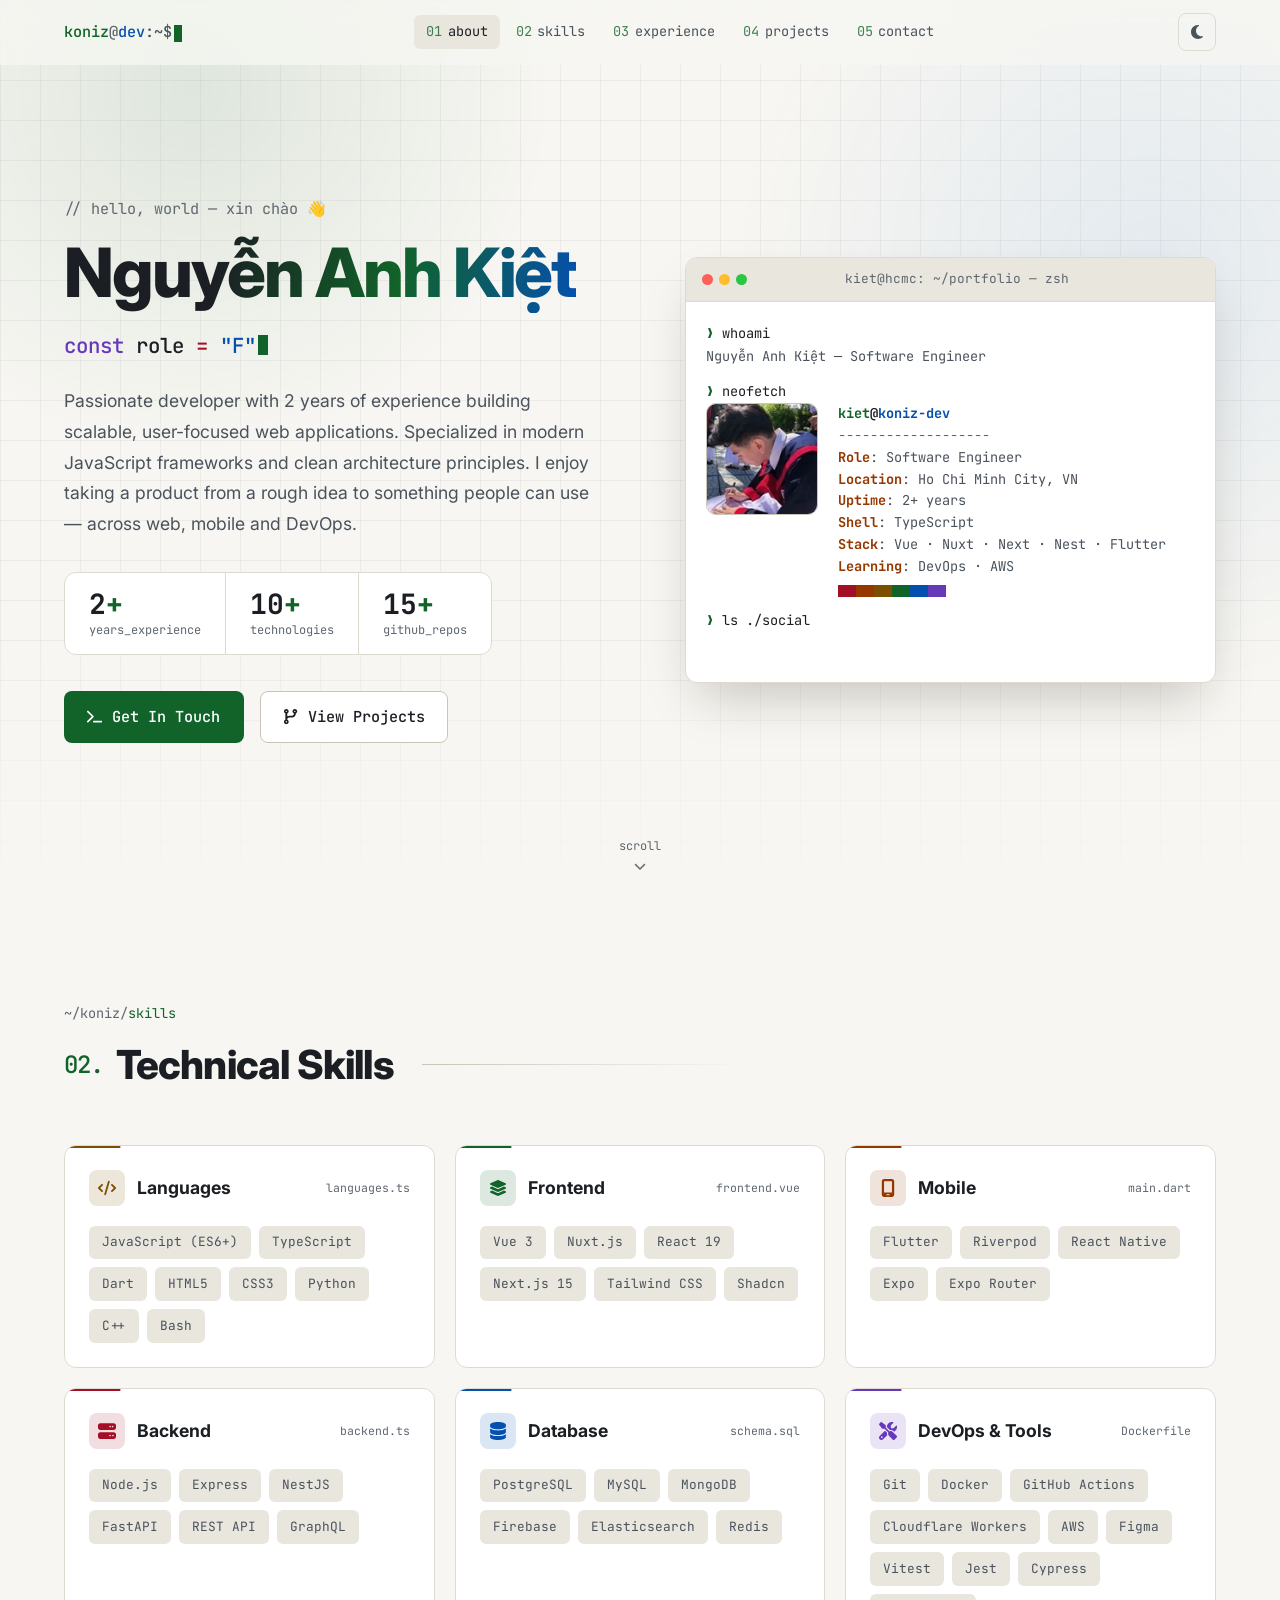
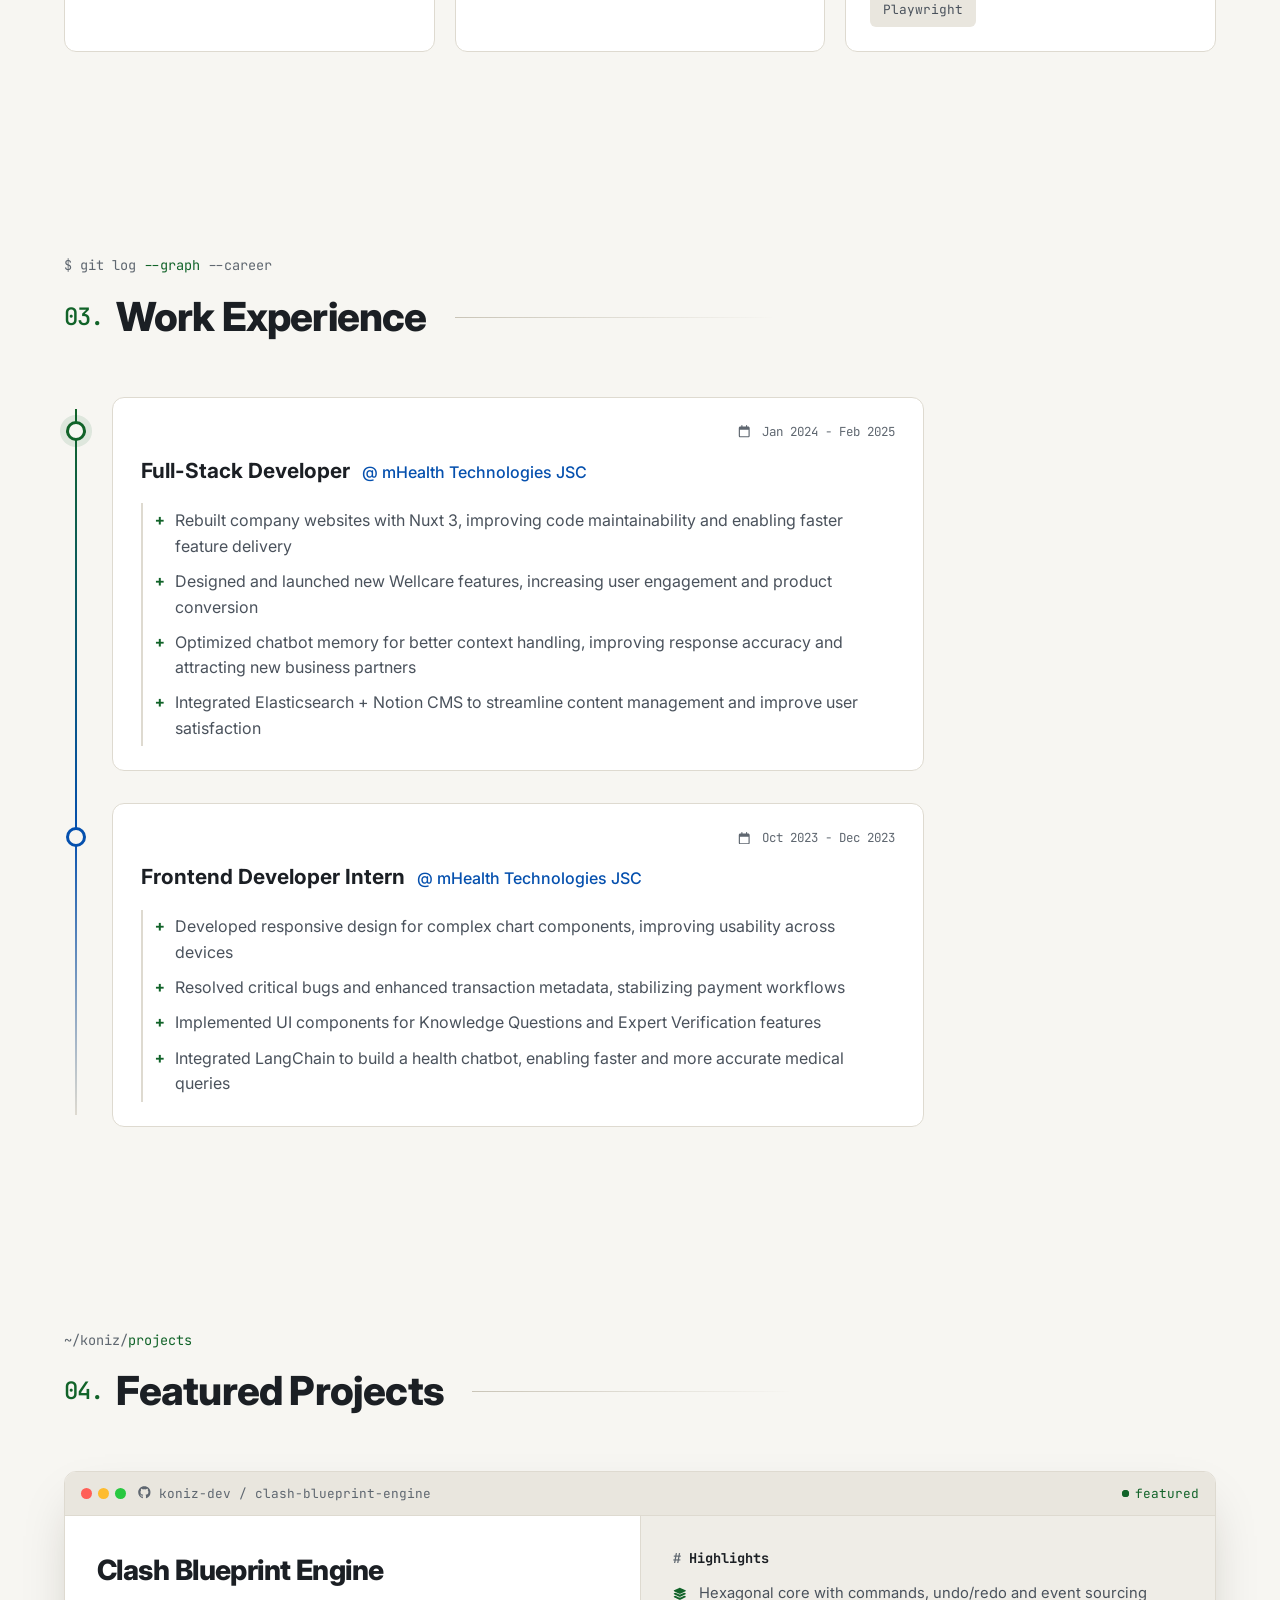
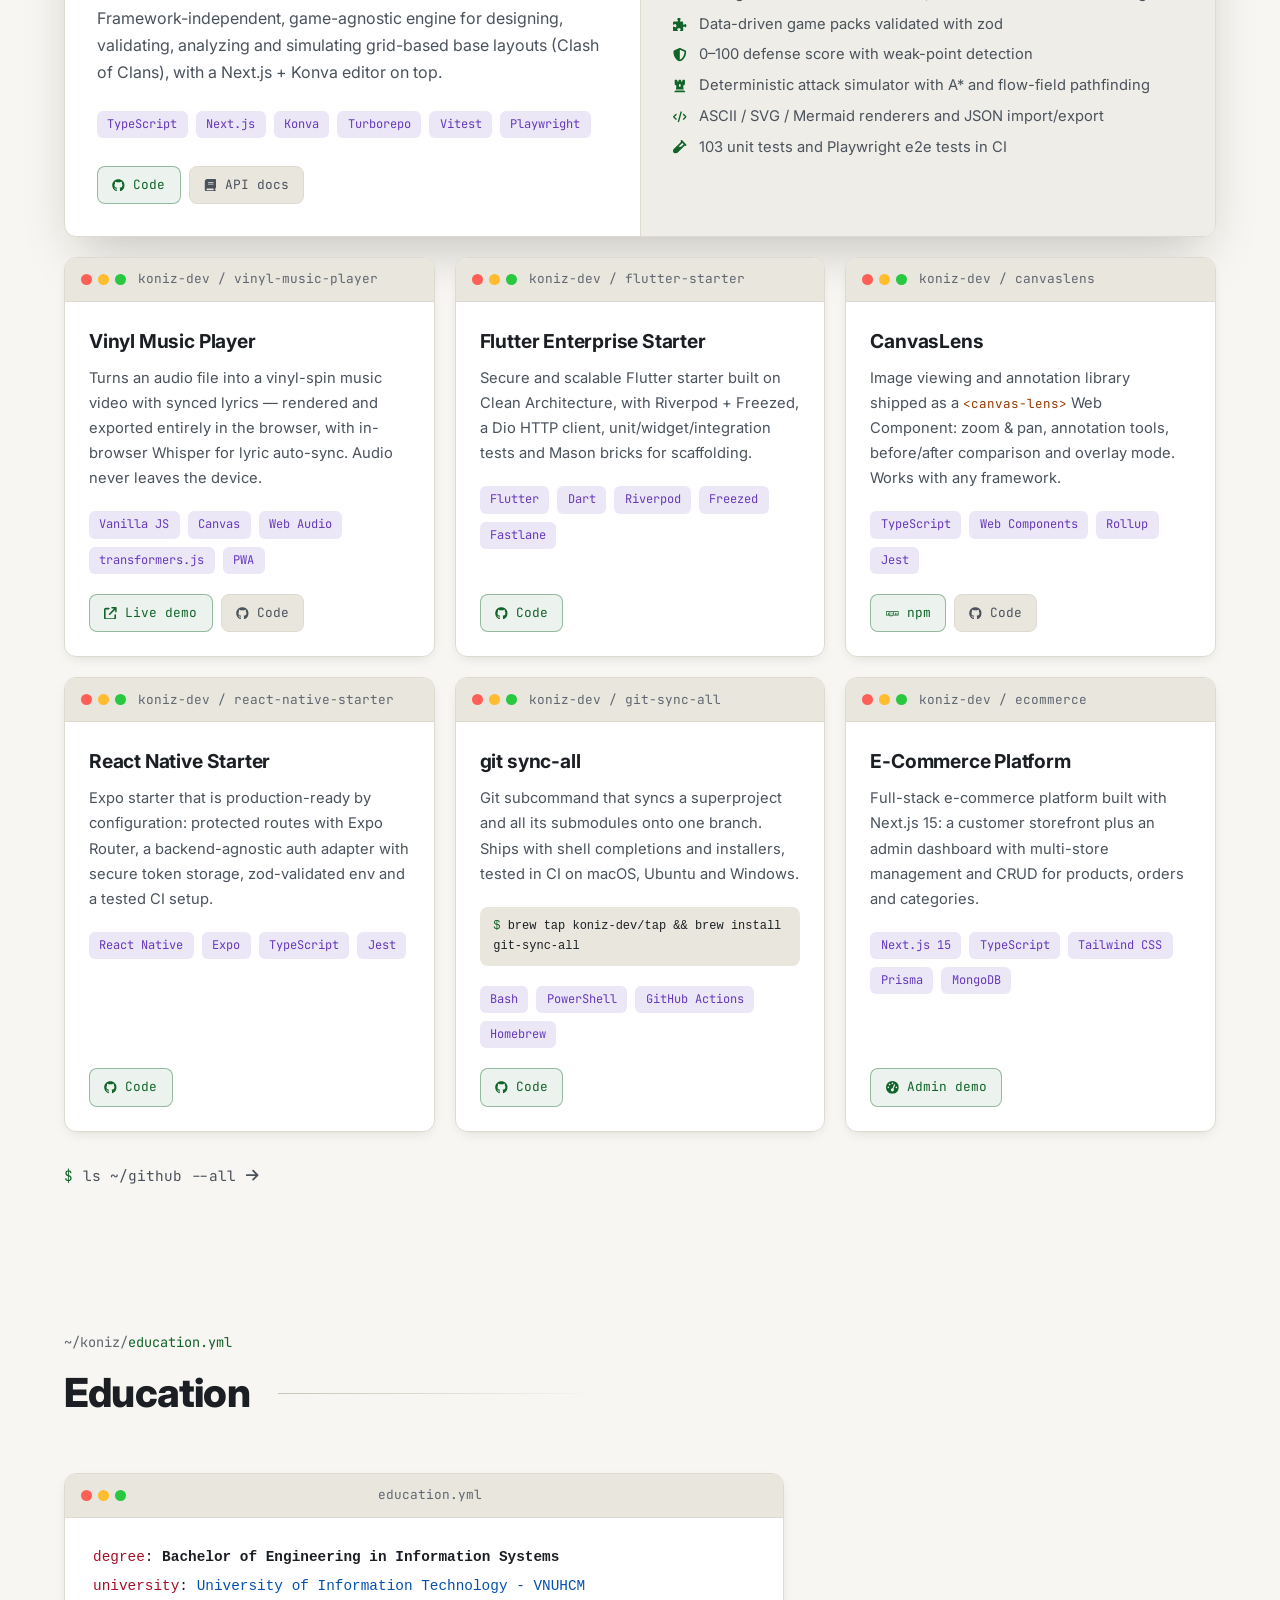
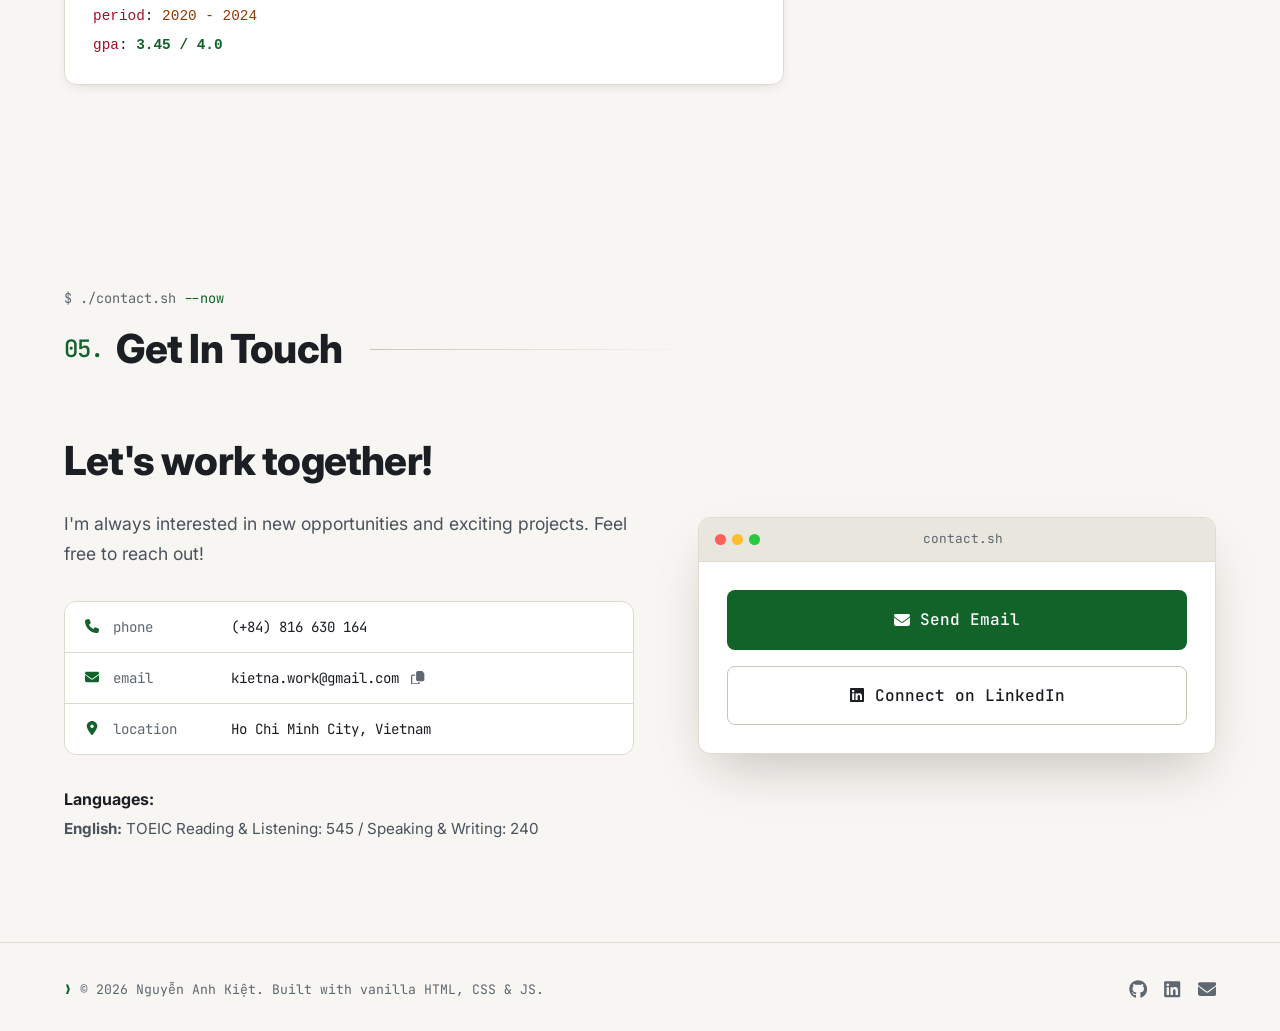
==== commit 1426eae1: "Speed up first paint, add 404 page and structured data - Show the hero immediately instead of fading" ====
--- a/index.html
+++ b/index.html
@@ -18,6 +18,45 @@
   <meta property="og:image:height" content="630">
   <meta property="og:image:alt" content="Nguyễn Anh Kiệt — Software Engineer">
   <meta name="twitter:card" content="summary_large_image">
+  <script type="application/ld+json">
+{
+    "@context": "https://schema.org",
+    "@type": "Person",
+    "name": "Nguyễn Anh Kiệt",
+    "alternateName": "Kiet Nguyen",
+    "jobTitle": "Software Engineer",
+    "url": "https://koniz-dev.github.io/koniz-portfolio/",
+    "image": "https://koniz-dev.github.io/koniz-portfolio/avatar.jpg",
+    "email": "mailto:kietna.work@gmail.com",
+    "address": {
+      "@type": "PostalAddress",
+      "addressLocality": "Ho Chi Minh City",
+      "addressCountry": "VN"
+    },
+    "alumniOf": {
+      "@type": "CollegeOrUniversity",
+      "name": "University of Information Technology - VNUHCM"
+    },
+    "knowsAbout": [
+      "TypeScript",
+      "Vue",
+      "Nuxt",
+      "React",
+      "Next.js",
+      "Node.js",
+      "NestJS",
+      "Flutter",
+      "React Native",
+      "Docker"
+    ],
+    "sameAs": [
+      "https://github.com/koniz-dev",
+      "https://www.linkedin.com/in/kiet-nguyen-583463276",
+      "https://leetcode.com/koniz-dev/",
+      "https://www.hackerrank.com/koniz_dev"
+    ]
+  }
+  </script>
   <script>
     // Apply saved theme before paint to avoid a flash
     (function () {
@@ -30,7 +69,9 @@
   </script>
   <link rel="preconnect" href="https://fonts.googleapis.com">
   <link rel="preconnect" href="https://fonts.gstatic.com" crossorigin>
-  <link href="https://fonts.googleapis.com/css2?family=Inter:wght@400;500;600;700;800&family=JetBrains+Mono:wght@400;500;700&display=swap" rel="stylesheet">
+  <!-- Load web fonts without blocking first paint -->
+  <link rel="preload" as="style" href="https://fonts.googleapis.com/css2?family=Inter:wght@400;500;700;800&family=JetBrains+Mono:wght@400;500;700&display=swap" onload="this.onload=null;this.rel='stylesheet'">
+  <noscript><link rel="stylesheet" href="https://fonts.googleapis.com/css2?family=Inter:wght@400;500;700;800&family=JetBrains+Mono:wght@400;500;700&display=swap"></noscript>
   <link rel="stylesheet" href="./style.css">
 </head>
 <body>
@@ -75,7 +116,7 @@
   <!-- Navigation -->
   <nav class="navbar" id="navbar">
     <div class="nav-container">
-      <a href="#about" class="nav-brand" aria-label="Back to top">
+      <a href="#about" class="nav-brand" aria-label="koniz@dev:~$ — back to top">
         <span class="prompt-user">koniz</span><span class="prompt-at">@</span><span class="prompt-host">dev</span><span class="prompt-path">:~$</span><span class="cursor" aria-hidden="true"></span>
       </a>
       <div class="nav-links" id="navLinks">
@@ -100,7 +141,7 @@
     <!-- Hero Section -->
     <section class="hero" id="about">
       <div class="container hero-content">
-        <div class="hero-text reveal">
+        <div class="hero-text">
           <p class="hero-comment">// hello, world — xin chào 👋</p>
           <h1 class="hero-title">
             <span class="hero-name">Nguyễn Anh Kiệt</span>
@@ -140,7 +181,7 @@
           </div>
         </div>
 
-        <div class="hero-terminal reveal">
+        <div class="hero-terminal">
           <div class="window terminal">
             <div class="window-bar">
               <span class="dots"><i></i><i></i><i></i></span>
@@ -152,7 +193,7 @@
               <div class="term-line" data-step="2"><span class="t-prompt">❯</span> <span class="t-cmd" data-type="neofetch"></span></div>
               <div class="term-out neofetch" data-step="3">
                 <div class="profile-avatar">
-                  <img src="avatar.jpg" alt="Nguyễn Anh Kiệt" class="avatar-image" width="256" height="256" decoding="async" onerror="this.style.display='none'; this.nextElementSibling.style.display='flex';">
+                  <img src="avatar.jpg" srcset="avatar-128.jpg 128w, avatar.jpg 256w" sizes="(max-width: 480px) 88px, 112px" alt="Nguyễn Anh Kiệt" class="avatar-image" width="256" height="256" decoding="async" onerror="this.style.display='none'; this.nextElementSibling.style.display='flex';">
                   <div class="avatar-fallback" style="display: none;">
                     <svg class="icon" aria-hidden="true"><use href="#i-user"/></svg>
                   </div>
@@ -750,10 +791,9 @@
         requestAnimationFrame(onScroll);
       }
     }, { passive: true });
+    // ResizeObserver fires after layout, so reading the height here never forces a reflow
+    new ResizeObserver(() => { measure(); onScroll(); }).observe(document.body);
     window.addEventListener('resize', () => { measure(); onScroll(); });
-    window.addEventListener('load', () => { measure(); onScroll(); });
-    measure();
-    onScroll();
 
     scrollToTopBtn.addEventListener('click', () => {
       window.scrollTo({ top: 0, behavior: prefersReducedMotion ? 'auto' : 'smooth' });
